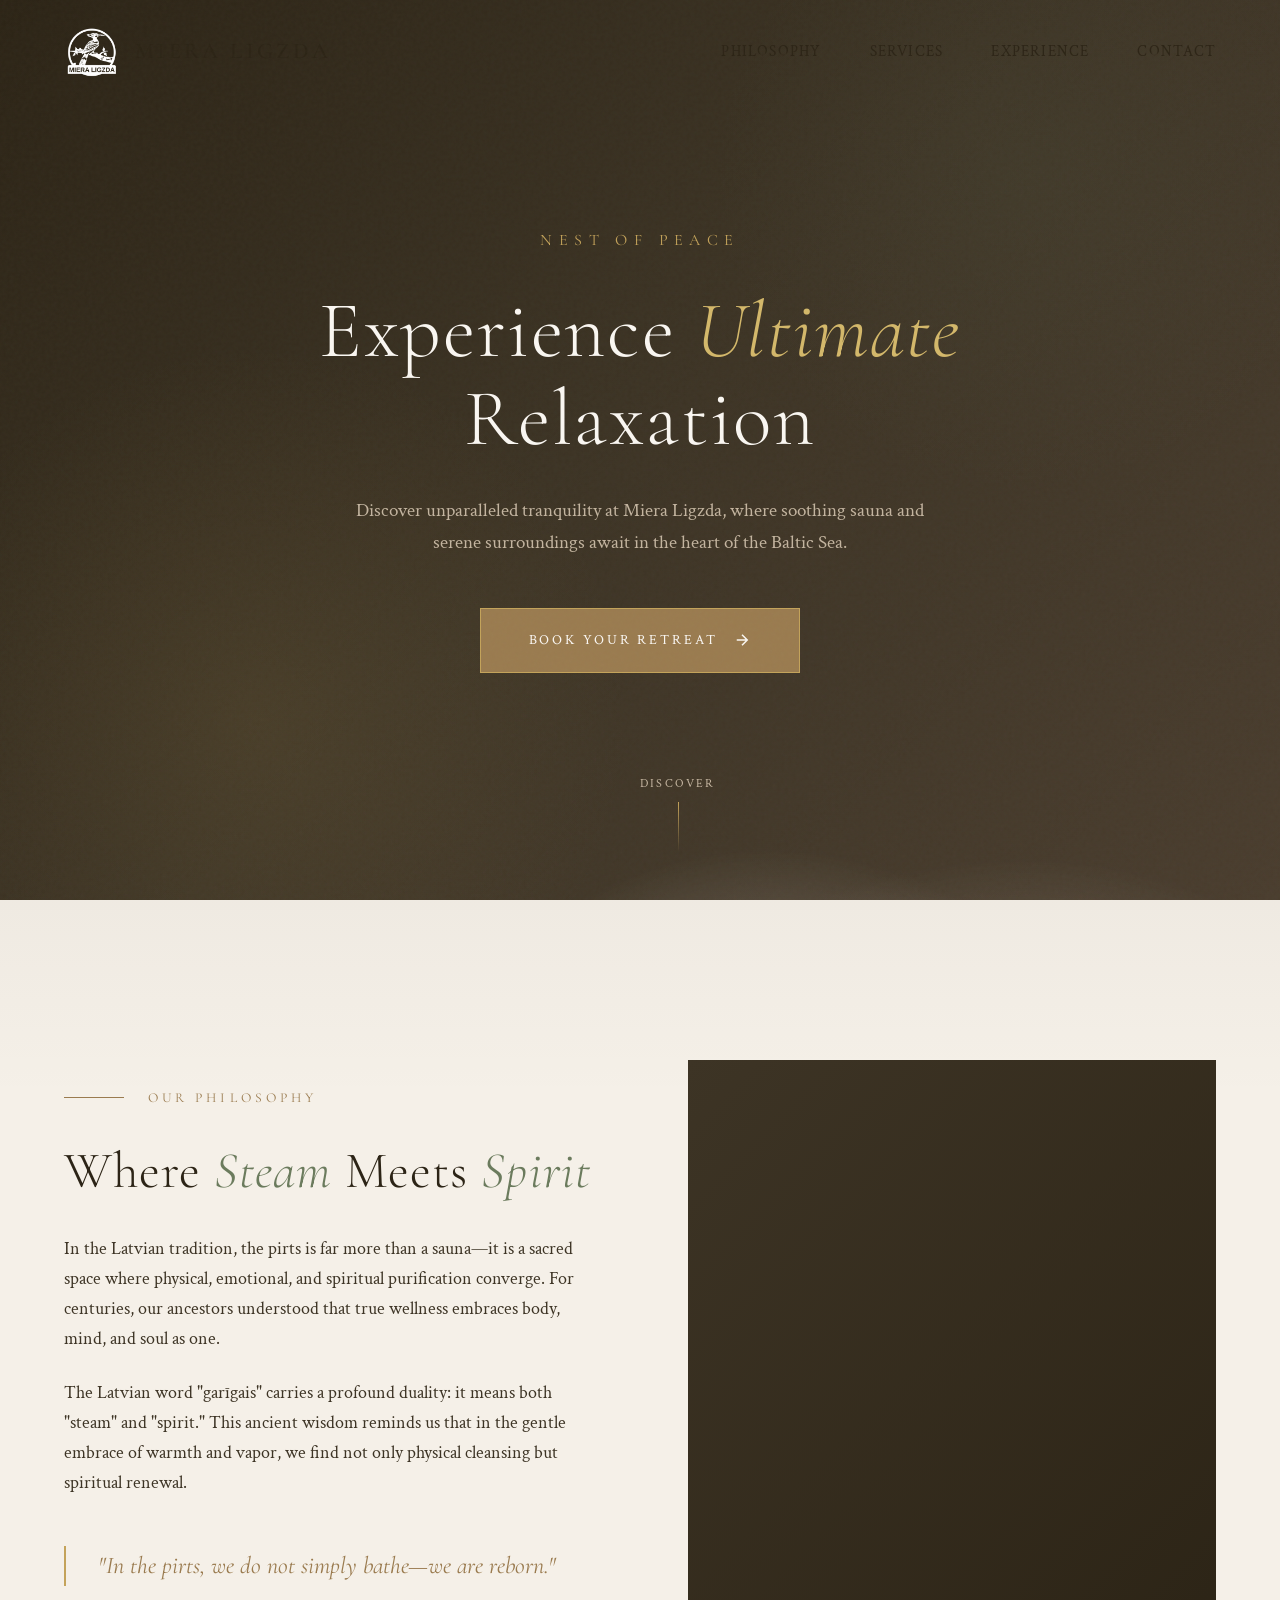
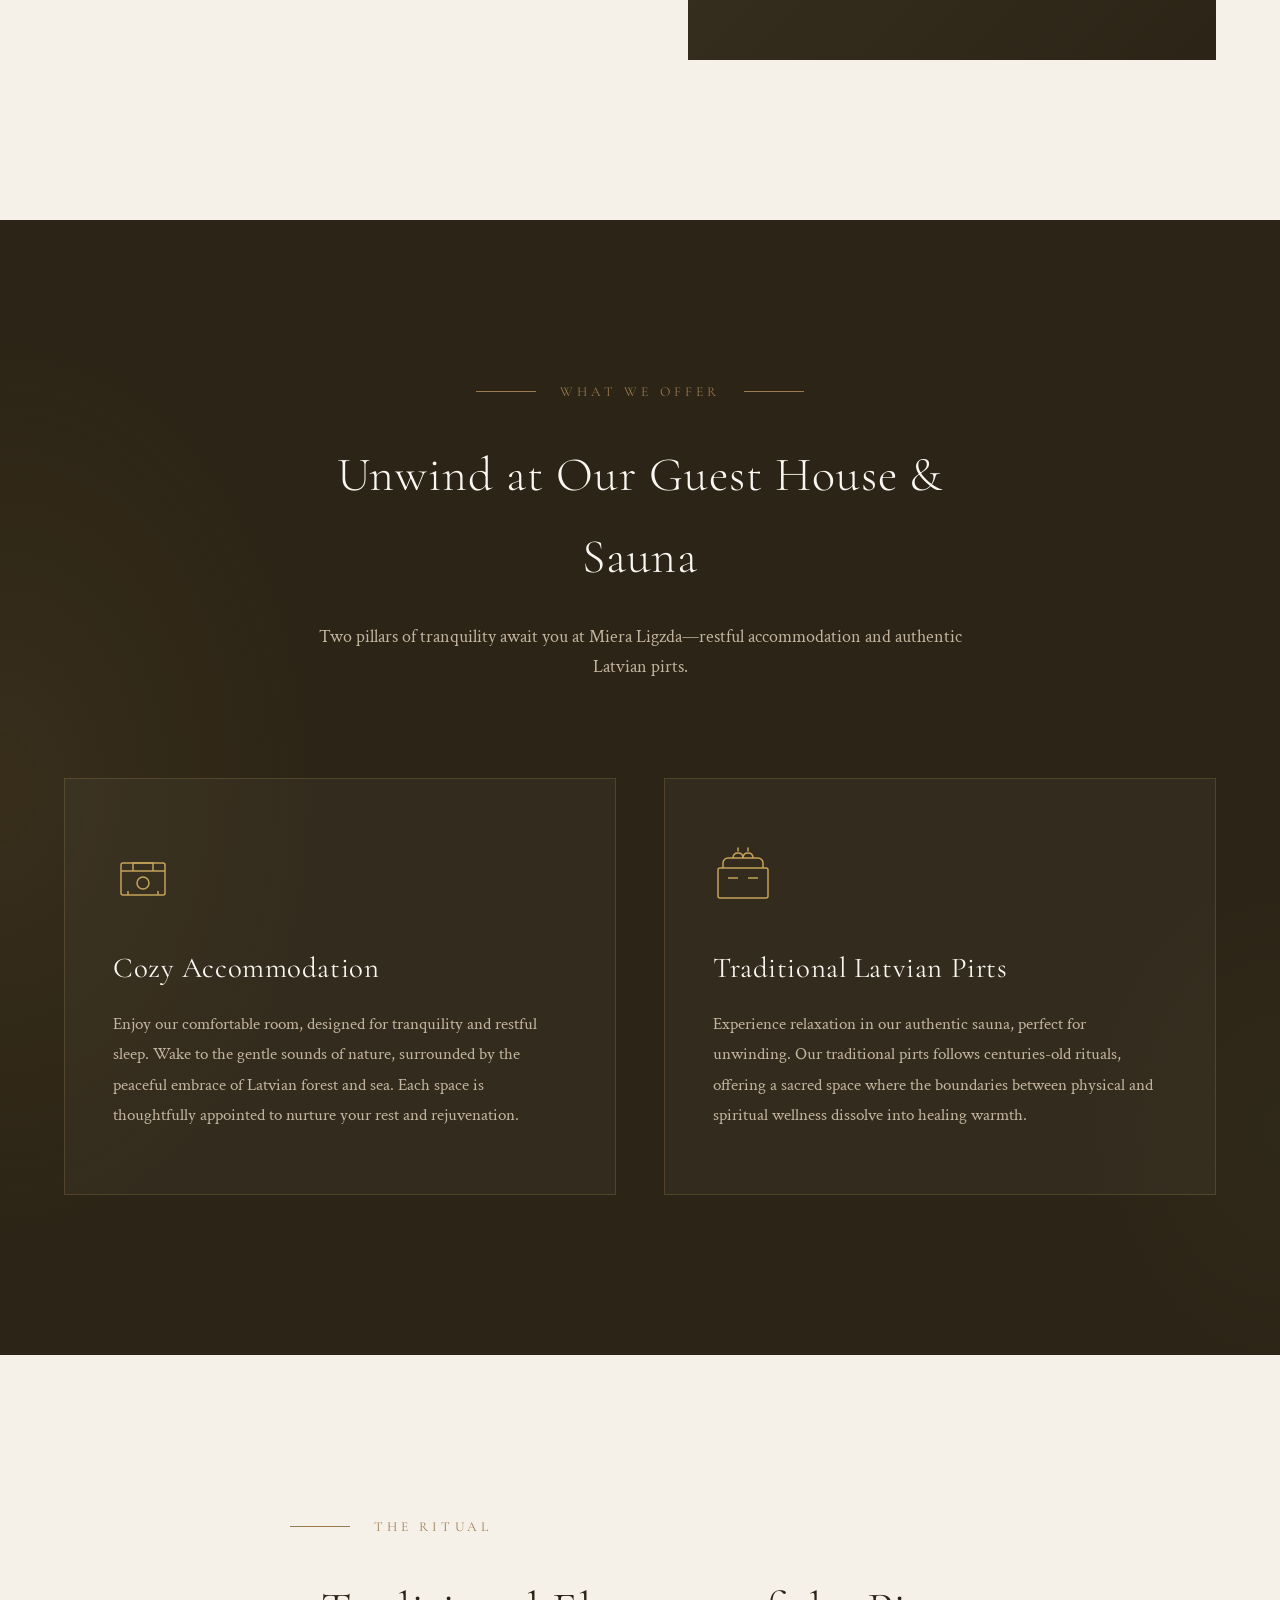
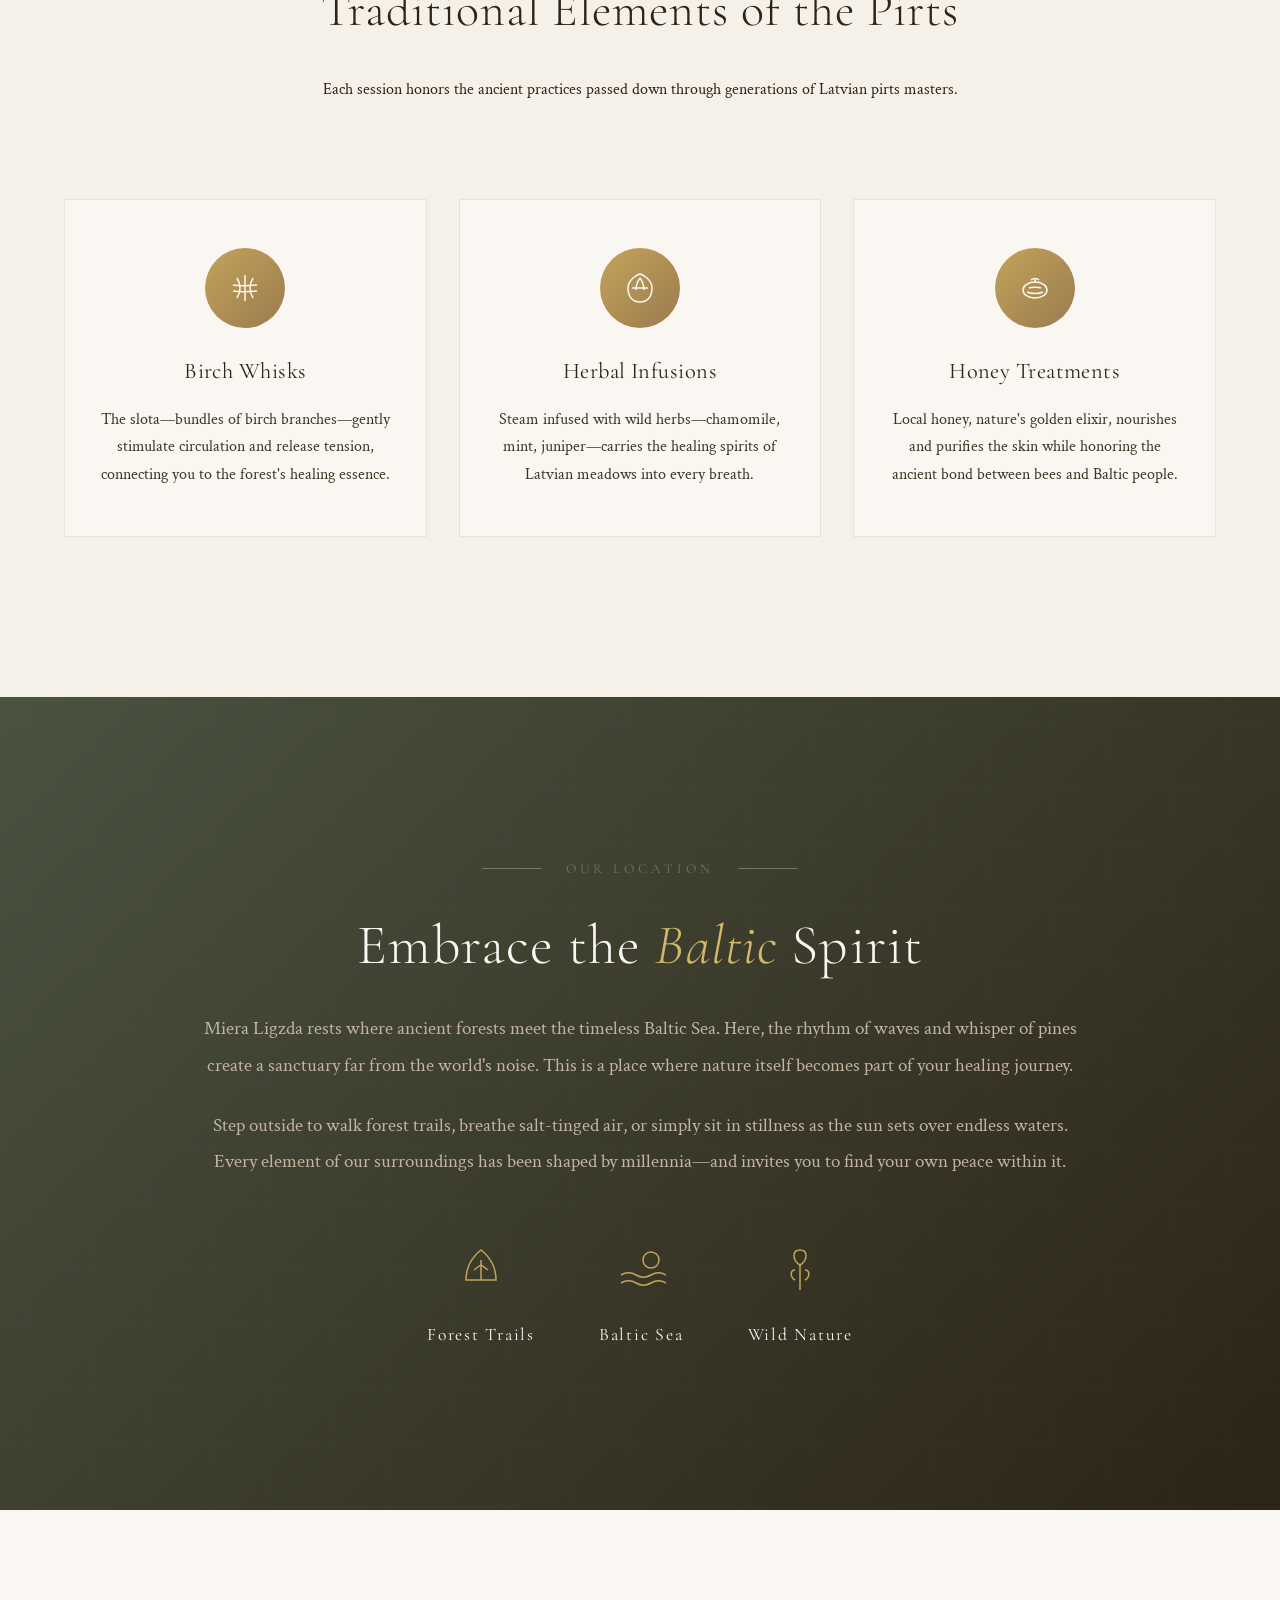
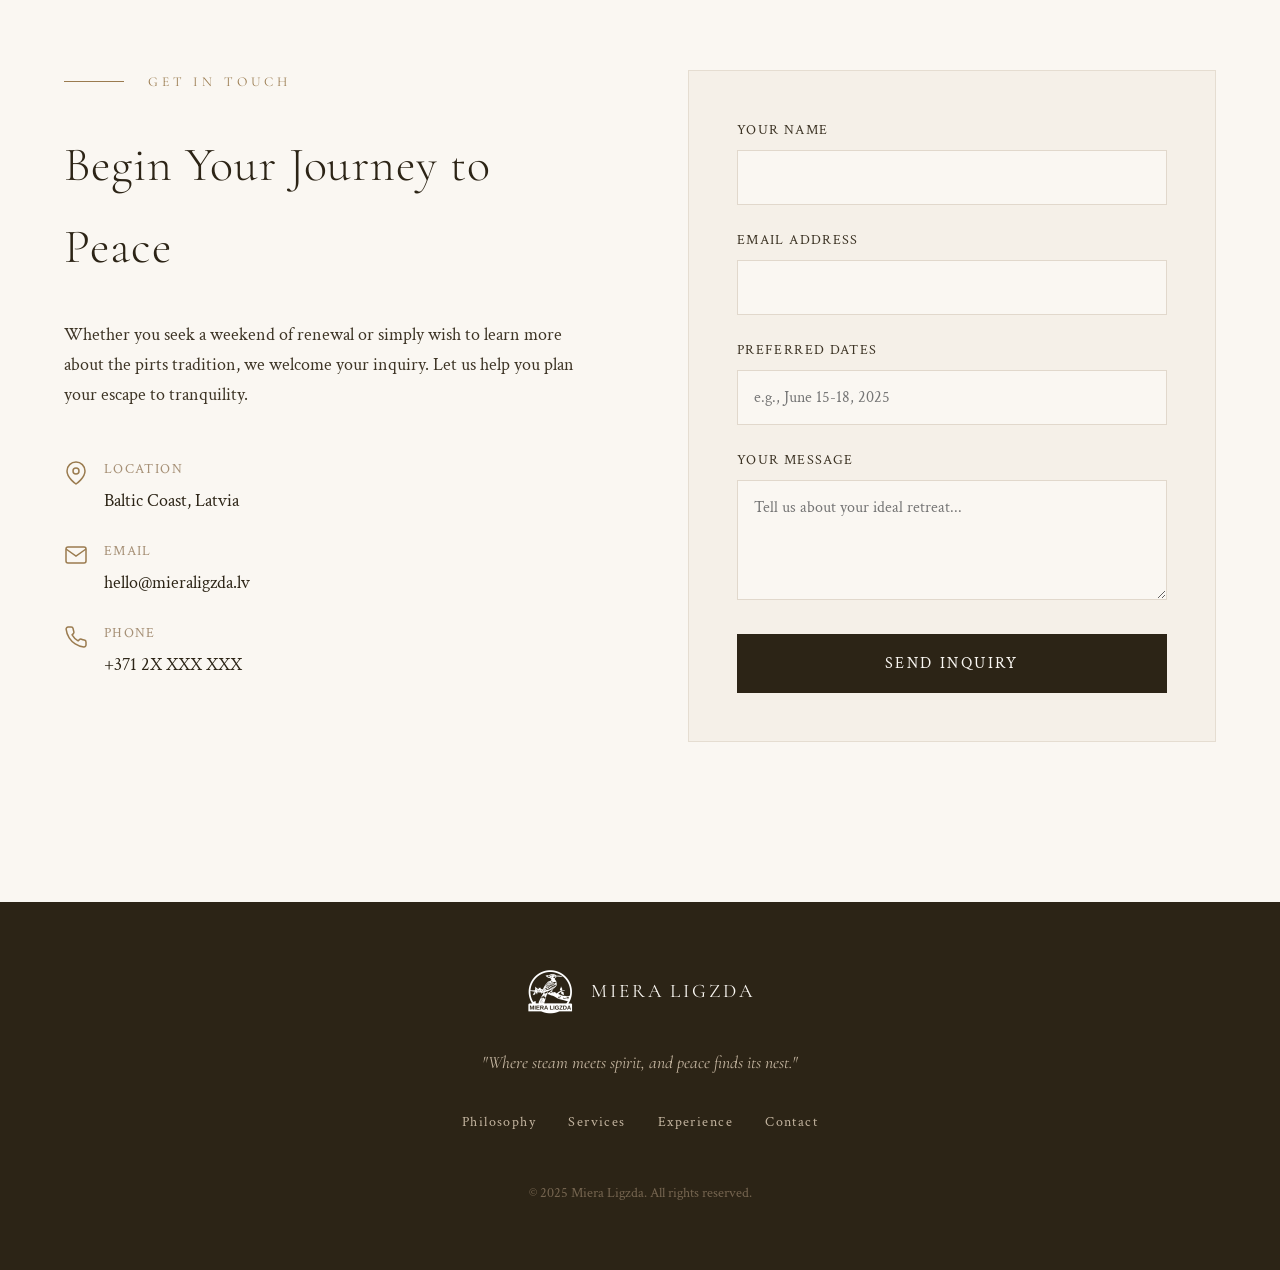
==== index.html @ a2b9511f "Add files via upload" ====
<!DOCTYPE html>
<html lang="en">
<head>
    <meta charset="UTF-8">
    <meta name="viewport" content="width=device-width, initial-scale=1.0">
    <title>Miera Ligzda | Nest of Peace - Latvian Sauna Retreat</title>
    <meta name="description" content="Experience ultimate relaxation at Miera Ligzda, where traditional Latvian pirts sauna and serene surroundings await near the Baltic Sea.">

    <!-- Fonts -->
    <link rel="preconnect" href="https://fonts.googleapis.com">
    <link rel="preconnect" href="https://fonts.gstatic.com" crossorigin>
    <link href="https://fonts.googleapis.com/css2?family=Cormorant+Garamond:ital,wght@0,300;0,400;0,500;0,600;1,300;1,400&family=Crimson+Text:ital,wght@0,400;0,600;1,400&display=swap" rel="stylesheet">

    <style>
        :root {
            --amber-deep: #9A7B4F;
            --amber-warm: #C4A35A;
            --amber-glow: #D4B86A;
            --stone-warm: #A69076;
            --stone-light: #C4B5A0;
            --forest-sage: #6B7B5D;
            --forest-deep: #4A5240;
            --cream-warm: #F5F0E8;
            --cream-light: #FAF7F2;
            --charcoal: #2C2416;
            --charcoal-soft: #3D3425;
            --steam-white: rgba(255, 252, 245, 0.6);
        }

        * {
            margin: 0;
            padding: 0;
            box-sizing: border-box;
        }

        html {
            scroll-behavior: smooth;
        }

        body {
            font-family: 'Crimson Text', Georgia, serif;
            background-color: var(--cream-warm);
            color: var(--charcoal);
            line-height: 1.7;
            overflow-x: hidden;
        }

        /* Grain overlay for texture */
        body::before {
            content: '';
            position: fixed;
            top: 0;
            left: 0;
            width: 100%;
            height: 100%;
            pointer-events: none;
            opacity: 0.03;
            z-index: 9999;
            background-image: url("data:image/svg+xml,%3Csvg viewBox='0 0 256 256' xmlns='http://www.w3.org/2000/svg'%3E%3Cfilter id='noise'%3E%3CfeTurbulence type='fractalNoise' baseFrequency='0.9' numOctaves='4' stitchTiles='stitch'/%3E%3C/filter%3E%3Crect width='100%25' height='100%25' filter='url(%23noise)'/%3E%3C/svg%3E");
        }

        /* Typography */
        h1, h2, h3, h4 {
            font-family: 'Cormorant Garamond', Georgia, serif;
            font-weight: 400;
            letter-spacing: 0.02em;
        }

        /* Navigation */
        .nav {
            position: fixed;
            top: 0;
            left: 0;
            right: 0;
            z-index: 1000;
            padding: 1.5rem 4rem;
            display: flex;
            justify-content: space-between;
            align-items: center;
            transition: all 0.5s cubic-bezier(0.4, 0, 0.2, 1);
        }

        .nav.scrolled {
            background: rgba(245, 240, 232, 0.95);
            backdrop-filter: blur(10px);
            padding: 1rem 4rem;
            box-shadow: 0 2px 30px rgba(44, 36, 22, 0.08);
        }

        .logo {
            display: flex;
            align-items: center;
            gap: 1rem;
            text-decoration: none;
            color: var(--charcoal);
        }

        .logo-icon {
            width: 55px;
            height: 55px;
            transition: all 0.3s ease;
            object-fit: contain;
        }

        /* On dark hero - invert to white */
        .nav:not(.scrolled) .logo-icon {
            filter: invert(1);
        }

        /* On scrolled light background - keep black */
        .nav.scrolled .logo-icon {
            filter: none;
        }

        .logo:hover .logo-icon {
            transform: scale(1.05);
        }

        .logo-text {
            font-family: 'Cormorant Garamond', serif;
            font-size: 1.4rem;
            font-weight: 500;
            letter-spacing: 0.15em;
            text-transform: uppercase;
        }

        .nav-links {
            display: flex;
            gap: 3rem;
            list-style: none;
        }

        .nav-links a {
            text-decoration: none;
            color: var(--charcoal);
            font-size: 0.95rem;
            letter-spacing: 0.08em;
            text-transform: uppercase;
            position: relative;
            padding: 0.5rem 0;
        }

        .nav-links a::after {
            content: '';
            position: absolute;
            bottom: 0;
            left: 0;
            width: 0;
            height: 1px;
            background: var(--amber-deep);
            transition: width 0.3s ease;
        }

        .nav-links a:hover::after {
            width: 100%;
        }

        /* Hero Section */
        .hero {
            min-height: 100vh;
            display: flex;
            align-items: center;
            justify-content: center;
            position: relative;
            background: linear-gradient(
                135deg,
                var(--charcoal) 0%,
                var(--charcoal-soft) 50%,
                #4A3D2E 100%
            );
            overflow: hidden;
        }

        /* Steam animation */
        .steam-container {
            position: absolute;
            inset: 0;
            overflow: hidden;
            opacity: 0.4;
        }

        .steam {
            position: absolute;
            bottom: -50%;
            width: 100%;
            height: 200%;
            background:
                radial-gradient(ellipse 80% 50% at 20% 100%, var(--steam-white) 0%, transparent 50%),
                radial-gradient(ellipse 60% 40% at 60% 90%, var(--steam-white) 0%, transparent 45%),
                radial-gradient(ellipse 70% 45% at 80% 95%, var(--steam-white) 0%, transparent 50%);
            animation: steamRise 12s ease-in-out infinite;
        }

        .steam:nth-child(2) {
            animation-delay: -4s;
            opacity: 0.6;
        }

        .steam:nth-child(3) {
            animation-delay: -8s;
            opacity: 0.3;
        }

        @keyframes steamRise {
            0%, 100% {
                transform: translateY(10%) scale(1);
                opacity: 0.4;
            }
            50% {
                transform: translateY(-5%) scale(1.1);
                opacity: 0.6;
            }
        }

        /* Decorative elements */
        .hero-pattern {
            position: absolute;
            inset: 0;
            background-image:
                radial-gradient(circle at 20% 80%, rgba(196, 163, 90, 0.1) 0%, transparent 30%),
                radial-gradient(circle at 80% 20%, rgba(107, 123, 93, 0.08) 0%, transparent 25%);
        }

        .hero-content {
            position: relative;
            z-index: 2;
            text-align: center;
            padding: 2rem;
            max-width: 900px;
        }

        .hero-subtitle {
            font-family: 'Cormorant Garamond', serif;
            font-size: 1rem;
            letter-spacing: 0.4em;
            text-transform: uppercase;
            color: var(--amber-warm);
            margin-bottom: 2rem;
            opacity: 0;
            animation: fadeUp 1s ease forwards 0.3s;
        }

        .hero-title {
            font-size: clamp(2.5rem, 7vw, 5rem);
            font-weight: 300;
            color: var(--cream-light);
            line-height: 1.1;
            margin-bottom: 2rem;
            opacity: 0;
            animation: fadeUp 1s ease forwards 0.5s;
        }

        .hero-title em {
            font-style: italic;
            color: var(--amber-glow);
        }

        .hero-description {
            font-size: 1.2rem;
            color: var(--stone-light);
            max-width: 600px;
            margin: 0 auto 3rem;
            opacity: 0;
            animation: fadeUp 1s ease forwards 0.7s;
        }

        .hero-cta {
            display: inline-flex;
            align-items: center;
            gap: 1rem;
            padding: 1.2rem 3rem;
            background: var(--amber-deep);
            color: var(--cream-light);
            text-decoration: none;
            font-size: 0.9rem;
            letter-spacing: 0.2em;
            text-transform: uppercase;
            border: 1px solid var(--amber-warm);
            transition: all 0.4s ease;
            opacity: 0;
            animation: fadeUp 1s ease forwards 0.9s;
        }

        .hero-cta:hover {
            background: transparent;
            color: var(--amber-warm);
            transform: translateY(-2px);
        }

        .hero-cta svg {
            width: 18px;
            height: 18px;
            transition: transform 0.3s ease;
        }

        .hero-cta:hover svg {
            transform: translateX(5px);
        }

        @keyframes fadeUp {
            from {
                opacity: 0;
                transform: translateY(30px);
            }
            to {
                opacity: 1;
                transform: translateY(0);
            }
        }

        /* Scroll indicator */
        .scroll-indicator {
            position: absolute;
            bottom: 3rem;
            left: 50%;
            transform: translateX(-50%);
            display: flex;
            flex-direction: column;
            align-items: center;
            gap: 0.5rem;
            color: var(--stone-light);
            font-size: 0.75rem;
            letter-spacing: 0.2em;
            text-transform: uppercase;
            opacity: 0;
            animation: fadeUp 1s ease forwards 1.2s;
        }

        .scroll-line {
            width: 1px;
            height: 50px;
            background: linear-gradient(to bottom, var(--amber-warm), transparent);
            animation: scrollPulse 2s ease-in-out infinite;
        }

        @keyframes scrollPulse {
            0%, 100% { opacity: 0.3; height: 50px; }
            50% { opacity: 1; height: 70px; }
        }

        /* Philosophy Section */
        .philosophy {
            padding: 10rem 4rem;
            background: var(--cream-warm);
            position: relative;
        }

        .philosophy::before {
            content: '';
            position: absolute;
            top: 0;
            left: 0;
            right: 0;
            height: 200px;
            background: linear-gradient(to bottom, var(--charcoal), transparent);
            opacity: 0.03;
        }

        .section-label {
            font-family: 'Cormorant Garamond', serif;
            font-size: 0.85rem;
            letter-spacing: 0.3em;
            text-transform: uppercase;
            color: var(--amber-deep);
            margin-bottom: 2rem;
            display: flex;
            align-items: center;
            gap: 1.5rem;
        }

        .section-label::before {
            content: '';
            width: 60px;
            height: 1px;
            background: var(--amber-deep);
        }

        .philosophy-grid {
            display: grid;
            grid-template-columns: 1fr 1fr;
            gap: 6rem;
            max-width: 1400px;
            margin: 0 auto;
            align-items: center;
        }

        .philosophy-content h2 {
            font-size: clamp(2rem, 4vw, 3.5rem);
            font-weight: 300;
            line-height: 1.2;
            margin-bottom: 2rem;
            color: var(--charcoal);
        }

        .philosophy-content h2 em {
            font-style: italic;
            color: var(--forest-sage);
        }

        .philosophy-text {
            font-size: 1.1rem;
            color: var(--charcoal-soft);
            margin-bottom: 1.5rem;
        }

        .philosophy-quote {
            font-family: 'Cormorant Garamond', serif;
            font-size: 1.5rem;
            font-style: italic;
            color: var(--amber-deep);
            padding-left: 2rem;
            border-left: 2px solid var(--amber-warm);
            margin: 3rem 0;
        }

        .philosophy-visual {
            position: relative;
            height: 600px;
        }

        .philosophy-image {
            position: absolute;
            background: var(--stone-warm);
            overflow: hidden;
        }

        .philosophy-image.main {
            width: 80%;
            height: 70%;
            right: 0;
            top: 10%;
            background: linear-gradient(135deg, var(--charcoal-soft) 0%, var(--charcoal) 100%);
            display: flex;
            align-items: center;
            justify-content: center;
        }

        .philosophy-image.main.video-only {
            width: 100%;
            height: 100%;
            top: 0;
            right: 0;
        }

        .philosophy-image.accent {
            width: 45%;
            height: 40%;
            left: 0;
            bottom: 0;
            background: linear-gradient(135deg, var(--amber-deep) 0%, var(--amber-warm) 100%);
            display: flex;
            align-items: center;
            justify-content: center;
            z-index: 2;
        }

        .image-placeholder {
            color: var(--cream-light);
            font-family: 'Cormorant Garamond', serif;
            font-size: 1rem;
            letter-spacing: 0.2em;
            text-transform: uppercase;
            opacity: 0.6;
        }

        .philosophy-video,
        .philosophy-img {
            width: 100%;
            height: 100%;
            object-fit: cover;
        }

        /* Services Section */
        .services {
            padding: 10rem 4rem;
            background: var(--charcoal);
            position: relative;
            overflow: hidden;
        }

        .services::before {
            content: '';
            position: absolute;
            inset: 0;
            background:
                radial-gradient(ellipse 50% 80% at 0% 50%, rgba(196, 163, 90, 0.08) 0%, transparent 50%),
                radial-gradient(ellipse 40% 60% at 100% 80%, rgba(107, 123, 93, 0.06) 0%, transparent 40%);
        }

        .services-header {
            text-align: center;
            max-width: 700px;
            margin: 0 auto 6rem;
            position: relative;
            z-index: 1;
        }

        .services-header .section-label {
            justify-content: center;
        }

        .services-header .section-label::after {
            content: '';
            width: 60px;
            height: 1px;
            background: var(--amber-deep);
        }

        .services-header h2 {
            font-size: clamp(2rem, 4vw, 3rem);
            font-weight: 300;
            color: var(--cream-light);
            margin-bottom: 1.5rem;
        }

        .services-header p {
            color: var(--stone-light);
            font-size: 1.1rem;
        }

        .services-grid {
            display: grid;
            grid-template-columns: repeat(2, 1fr);
            gap: 3rem;
            max-width: 1200px;
            margin: 0 auto;
            position: relative;
            z-index: 1;
        }

        .service-card {
            background: rgba(255, 252, 245, 0.03);
            border: 1px solid rgba(196, 163, 90, 0.2);
            padding: 4rem 3rem;
            transition: all 0.5s ease;
            position: relative;
            overflow: hidden;
        }

        .service-card::before {
            content: '';
            position: absolute;
            top: 0;
            left: 0;
            width: 100%;
            height: 3px;
            background: linear-gradient(90deg, var(--amber-deep), var(--forest-sage));
            transform: scaleX(0);
            transform-origin: left;
            transition: transform 0.5s ease;
        }

        .service-card:hover {
            background: rgba(255, 252, 245, 0.06);
            transform: translateY(-5px);
        }

        .service-card:hover::before {
            transform: scaleX(1);
        }

        .service-icon {
            width: 60px;
            height: 60px;
            margin-bottom: 2rem;
            color: var(--amber-warm);
        }

        .service-card h3 {
            font-size: 1.8rem;
            font-weight: 400;
            color: var(--cream-light);
            margin-bottom: 1rem;
        }

        .service-card p {
            color: var(--stone-light);
            font-size: 1.05rem;
            line-height: 1.8;
        }

        /* Experience Section */
        .experience {
            padding: 10rem 4rem;
            background: var(--cream-warm);
        }

        .experience-header {
            text-align: center;
            max-width: 700px;
            margin: 0 auto 6rem;
        }

        .experience-header h2 {
            font-size: clamp(2rem, 4vw, 3rem);
            font-weight: 300;
            color: var(--charcoal);
            margin-bottom: 1.5rem;
        }

        .experience-items {
            display: grid;
            grid-template-columns: repeat(3, 1fr);
            gap: 2rem;
            max-width: 1200px;
            margin: 0 auto;
        }

        .experience-item {
            text-align: center;
            padding: 3rem 2rem;
            background: var(--cream-light);
            border: 1px solid rgba(166, 144, 118, 0.2);
            transition: all 0.4s ease;
        }

        .experience-item:hover {
            transform: translateY(-8px);
            box-shadow: 0 20px 60px rgba(44, 36, 22, 0.1);
        }

        .experience-icon {
            width: 80px;
            height: 80px;
            margin: 0 auto 1.5rem;
            background: linear-gradient(135deg, var(--amber-warm), var(--amber-deep));
            border-radius: 50%;
            display: flex;
            align-items: center;
            justify-content: center;
        }

        .experience-icon svg {
            width: 36px;
            height: 36px;
            color: var(--cream-light);
        }

        .experience-item h3 {
            font-size: 1.4rem;
            color: var(--charcoal);
            margin-bottom: 1rem;
        }

        .experience-item p {
            color: var(--charcoal-soft);
            font-size: 1rem;
        }

        /* Nature Section */
        .nature {
            padding: 10rem 4rem;
            background: linear-gradient(135deg, var(--forest-deep) 0%, var(--charcoal) 100%);
            position: relative;
            overflow: hidden;
        }

        .nature::before {
            content: '';
            position: absolute;
            inset: 0;
            background: url("data:image/svg+xml,%3Csvg width='60' height='60' viewBox='0 0 60 60' xmlns='http://www.w3.org/2000/svg'%3E%3Cpath d='M30 0L30 60M0 30L60 30' stroke='%23ffffff' stroke-width='0.5' opacity='0.03'/%3E%3C/svg%3E");
        }

        .nature-content {
            max-width: 900px;
            margin: 0 auto;
            text-align: center;
            position: relative;
            z-index: 1;
        }

        .nature-content .section-label {
            justify-content: center;
            color: var(--forest-sage);
        }

        .nature-content .section-label::before,
        .nature-content .section-label::after {
            background: var(--forest-sage);
        }

        .nature-content .section-label::after {
            content: '';
            width: 60px;
            height: 1px;
        }

        .nature-content h2 {
            font-size: clamp(2rem, 5vw, 3.5rem);
            font-weight: 300;
            color: var(--cream-light);
            margin-bottom: 2rem;
            line-height: 1.2;
        }

        .nature-content h2 em {
            color: var(--amber-glow);
            font-style: italic;
        }

        .nature-content p {
            font-size: 1.2rem;
            color: var(--stone-light);
            line-height: 1.9;
            margin-bottom: 1.5rem;
        }

        .nature-features {
            display: flex;
            justify-content: center;
            gap: 4rem;
            margin-top: 4rem;
        }

        .nature-feature {
            text-align: center;
        }

        .nature-feature-icon {
            width: 50px;
            height: 50px;
            margin: 0 auto 1rem;
            color: var(--amber-warm);
        }

        .nature-feature span {
            display: block;
            color: var(--cream-light);
            font-family: 'Cormorant Garamond', serif;
            font-size: 1.1rem;
            letter-spacing: 0.1em;
        }

        /* Contact Section */
        .contact {
            padding: 10rem 4rem;
            background: var(--cream-light);
        }

        .contact-grid {
            display: grid;
            grid-template-columns: 1fr 1fr;
            gap: 6rem;
            max-width: 1200px;
            margin: 0 auto;
        }

        .contact-info h2 {
            font-size: clamp(2rem, 4vw, 3rem);
            font-weight: 300;
            color: var(--charcoal);
            margin-bottom: 2rem;
        }

        .contact-info p {
            font-size: 1.1rem;
            color: var(--charcoal-soft);
            margin-bottom: 3rem;
        }

        .contact-details {
            display: flex;
            flex-direction: column;
            gap: 1.5rem;
        }

        .contact-item {
            display: flex;
            align-items: flex-start;
            gap: 1rem;
        }

        .contact-item svg {
            width: 24px;
            height: 24px;
            color: var(--amber-deep);
            flex-shrink: 0;
            margin-top: 0.2rem;
        }

        .contact-item-content span {
            display: block;
            font-size: 0.85rem;
            letter-spacing: 0.1em;
            text-transform: uppercase;
            color: var(--stone-warm);
            margin-bottom: 0.3rem;
        }

        .contact-item-content p {
            font-size: 1.1rem;
            color: var(--charcoal);
            margin: 0;
        }

        .contact-form {
            background: var(--cream-warm);
            padding: 3rem;
            border: 1px solid rgba(166, 144, 118, 0.2);
        }

        .form-group {
            margin-bottom: 1.5rem;
        }

        .form-group label {
            display: block;
            font-size: 0.85rem;
            letter-spacing: 0.1em;
            text-transform: uppercase;
            color: var(--charcoal-soft);
            margin-bottom: 0.5rem;
        }

        .form-group input,
        .form-group textarea {
            width: 100%;
            padding: 1rem;
            border: 1px solid rgba(166, 144, 118, 0.3);
            background: var(--cream-light);
            font-family: 'Crimson Text', serif;
            font-size: 1rem;
            color: var(--charcoal);
            transition: border-color 0.3s ease;
        }

        .form-group input:focus,
        .form-group textarea:focus {
            outline: none;
            border-color: var(--amber-deep);
        }

        .form-group textarea {
            min-height: 120px;
            resize: vertical;
        }

        .form-submit {
            width: 100%;
            padding: 1.2rem 2rem;
            background: var(--charcoal);
            color: var(--cream-light);
            border: none;
            font-family: 'Crimson Text', serif;
            font-size: 1rem;
            letter-spacing: 0.15em;
            text-transform: uppercase;
            cursor: pointer;
            transition: all 0.4s ease;
        }

        .form-submit:hover {
            background: var(--amber-deep);
        }

        /* Footer */
        .footer {
            padding: 4rem;
            background: var(--charcoal);
            text-align: center;
        }

        .footer-logo {
            display: flex;
            justify-content: center;
            align-items: center;
            gap: 1rem;
            margin-bottom: 2rem;
        }

        .footer-logo-img {
            width: 50px;
            height: 50px;
            object-fit: contain;
            filter: invert(1);
        }

        .footer-logo span {
            font-family: 'Cormorant Garamond', serif;
            font-size: 1.2rem;
            letter-spacing: 0.15em;
            text-transform: uppercase;
            color: var(--cream-light);
        }

        .footer-tagline {
            font-family: 'Cormorant Garamond', serif;
            font-style: italic;
            font-size: 1.1rem;
            color: var(--stone-light);
            margin-bottom: 2rem;
        }

        .footer-links {
            display: flex;
            justify-content: center;
            gap: 2rem;
            margin-bottom: 3rem;
        }

        .footer-links a {
            color: var(--stone-light);
            text-decoration: none;
            font-size: 0.9rem;
            letter-spacing: 0.1em;
            transition: color 0.3s ease;
        }

        .footer-links a:hover {
            color: var(--amber-warm);
        }

        .footer-copyright {
            font-size: 0.85rem;
            color: var(--stone-warm);
            opacity: 0.6;
        }

        /* Scroll Animations */
        .reveal {
            opacity: 0;
            transform: translateY(40px);
            transition: all 0.8s cubic-bezier(0.4, 0, 0.2, 1);
        }

        .reveal.active {
            opacity: 1;
            transform: translateY(0);
        }

        /* Mobile Menu */
        .mobile-menu-btn {
            display: none;
            flex-direction: column;
            gap: 5px;
            background: none;
            border: none;
            cursor: pointer;
            padding: 5px;
        }

        .mobile-menu-btn span {
            width: 25px;
            height: 2px;
            background: var(--charcoal);
            transition: all 0.3s ease;
        }

        /* Responsive */
        @media (max-width: 1024px) {
            .philosophy-grid {
                grid-template-columns: 1fr;
                gap: 4rem;
            }

            .philosophy-visual {
                height: 400px;
                order: -1;
            }

            .services-grid {
                grid-template-columns: 1fr;
            }

            .experience-items {
                grid-template-columns: repeat(2, 1fr);
            }

            .contact-grid {
                grid-template-columns: 1fr;
                gap: 4rem;
            }
        }

        @media (max-width: 768px) {
            .nav {
                padding: 1rem 2rem;
            }

            .nav-links {
                display: none;
                position: absolute;
                top: 100%;
                left: 0;
                right: 0;
                background: var(--cream-warm);
                flex-direction: column;
                padding: 2rem;
                gap: 1.5rem;
                box-shadow: 0 10px 30px rgba(0,0,0,0.1);
            }

            .nav-links.active {
                display: flex;
            }

            .mobile-menu-btn {
                display: flex;
            }

            .philosophy,
            .services,
            .experience,
            .nature,
            .contact {
                padding: 6rem 2rem;
            }

            .experience-items {
                grid-template-columns: 1fr;
            }

            .nature-features {
                flex-direction: column;
                gap: 2rem;
            }

            .hero-title {
                font-size: 2.5rem;
            }

            .contact-form {
                padding: 2rem;
            }
        }
    </style>
</head>
<body>
    <!-- Navigation -->
    <nav class="nav" id="nav">
        <a href="#" class="logo">
            <img src="logo-transparent.png" alt="Miera Ligzda Logo" class="logo-icon">
            <span class="logo-text">Miera Ligzda</span>
        </a>
        <ul class="nav-links" id="navLinks">
            <li><a href="#philosophy">Philosophy</a></li>
            <li><a href="#services">Services</a></li>
            <li><a href="#experience">Experience</a></li>
            <li><a href="#contact">Contact</a></li>
        </ul>
        <button class="mobile-menu-btn" id="mobileMenuBtn" aria-label="Toggle menu">
            <span></span>
            <span></span>
            <span></span>
        </button>
    </nav>

    <!-- Hero Section -->
    <section class="hero">
        <div class="steam-container">
            <div class="steam"></div>
            <div class="steam"></div>
            <div class="steam"></div>
        </div>
        <div class="hero-pattern"></div>
        <div class="hero-content">
            <p class="hero-subtitle">Nest of Peace</p>
            <h1 class="hero-title">Experience <em>Ultimate</em> Relaxation</h1>
            <p class="hero-description">Discover unparalleled tranquility at Miera Ligzda, where soothing sauna and serene surroundings await in the heart of the Baltic Sea.</p>
            <a href="#contact" class="hero-cta">
                Book Your Retreat
                <svg viewBox="0 0 24 24" fill="none" stroke="currentColor" stroke-width="2">
                    <path d="M5 12h14M12 5l7 7-7 7"/>
                </svg>
            </a>
        </div>
        <div class="scroll-indicator">
            <span>Discover</span>
            <div class="scroll-line"></div>
        </div>
    </section>

    <!-- Philosophy Section -->
    <section class="philosophy" id="philosophy">
        <div class="philosophy-grid">
            <div class="philosophy-content reveal">
                <div class="section-label">Our Philosophy</div>
                <h2>Where <em>Steam</em> Meets <em>Spirit</em></h2>
                <p class="philosophy-text">In the Latvian tradition, the pirts is far more than a sauna—it is a sacred space where physical, emotional, and spiritual purification converge. For centuries, our ancestors understood that true wellness embraces body, mind, and soul as one.</p>
                <p class="philosophy-text">The Latvian word "garīgais" carries a profound duality: it means both "steam" and "spirit." This ancient wisdom reminds us that in the gentle embrace of warmth and vapor, we find not only physical cleansing but spiritual renewal.</p>
                <blockquote class="philosophy-quote">
                    "In the pirts, we do not simply bathe—we are reborn."
                </blockquote>
            </div>
            <div class="philosophy-visual reveal">
                <div class="philosophy-image main video-only">
                    <video autoplay muted loop playsinline class="philosophy-video">
                        <source src="video-compressed.mp4" type="video/mp4">
                    </video>
                </div>
            </div>
        </div>
    </section>

    <!-- Services Section -->
    <section class="services" id="services">
        <div class="services-header reveal">
            <div class="section-label">What We Offer</div>
            <h2>Unwind at Our Guest House & Sauna</h2>
            <p>Two pillars of tranquility await you at Miera Ligzda—restful accommodation and authentic Latvian pirts.</p>
        </div>
        <div class="services-grid">
            <div class="service-card reveal">
                <svg class="service-icon" viewBox="0 0 60 60" fill="none" stroke="currentColor" stroke-width="1.5">
                    <rect x="8" y="20" width="44" height="32" rx="2"/>
                    <path d="M8 28h44"/>
                    <path d="M20 28v-8h20v8"/>
                    <circle cx="30" cy="40" r="6"/>
                    <path d="M15 52v-4M45 52v-4"/>
                </svg>
                <h3>Cozy Accommodation</h3>
                <p>Enjoy our comfortable room, designed for tranquility and restful sleep. Wake to the gentle sounds of nature, surrounded by the peaceful embrace of Latvian forest and sea. Each space is thoughtfully appointed to nurture your rest and rejuvenation.</p>
            </div>
            <div class="service-card reveal">
                <svg class="service-icon" viewBox="0 0 60 60" fill="none" stroke="currentColor" stroke-width="1.5">
                    <rect x="5" y="25" width="50" height="30" rx="2"/>
                    <path d="M10 25v-5a5 5 0 015-5h30a5 5 0 015 5v5"/>
                    <path d="M15 35h10M35 35h10"/>
                    <path d="M20 15c0-3 2-5 5-5s5 2 5 5"/>
                    <path d="M30 15c0-3 2-5 5-5s5 2 5 5"/>
                    <path d="M25 8v-3M35 8v-3" stroke-linecap="round"/>
                </svg>
                <h3>Traditional Latvian Pirts</h3>
                <p>Experience relaxation in our authentic sauna, perfect for unwinding. Our traditional pirts follows centuries-old rituals, offering a sacred space where the boundaries between physical and spiritual wellness dissolve into healing warmth.</p>
            </div>
        </div>
    </section>

    <!-- Experience Section -->
    <section class="experience" id="experience">
        <div class="experience-header reveal">
            <div class="section-label">The Ritual</div>
            <h2>Traditional Elements of the Pirts</h2>
            <p>Each session honors the ancient practices passed down through generations of Latvian pirts masters.</p>
        </div>
        <div class="experience-items">
            <div class="experience-item reveal">
                <div class="experience-icon">
                    <svg viewBox="0 0 36 36" fill="none" stroke="currentColor" stroke-width="1.5">
                        <path d="M18 5v26M10 8c4 6 4 14 0 20M26 8c-4 6-4 14 0 20"/>
                        <path d="M6 15c6 1 12 1 24 0M6 21c6 1 12 1 24 0"/>
                    </svg>
                </div>
                <h3>Birch Whisks</h3>
                <p>The slota—bundles of birch branches—gently stimulate circulation and release tension, connecting you to the forest's healing essence.</p>
            </div>
            <div class="experience-item reveal">
                <div class="experience-icon">
                    <svg viewBox="0 0 36 36" fill="none" stroke="currentColor" stroke-width="1.5">
                        <path d="M18 32c-8 0-12-6-12-14 0-10 12-14 12-14s12 4 12 14c0 8-4 14-12 14z"/>
                        <path d="M18 8c-3 4-4 8-4 12M18 8c3 4 4 8 4 12"/>
                        <path d="M10 18h16"/>
                    </svg>
                </div>
                <h3>Herbal Infusions</h3>
                <p>Steam infused with wild herbs—chamomile, mint, juniper—carries the healing spirits of Latvian meadows into every breath.</p>
            </div>
            <div class="experience-item reveal">
                <div class="experience-icon">
                    <svg viewBox="0 0 36 36" fill="none" stroke="currentColor" stroke-width="1.5">
                        <ellipse cx="18" cy="20" rx="12" ry="8"/>
                        <path d="M18 12v-4"/>
                        <path d="M14 10c2-2 6-2 8 0"/>
                        <path d="M12 18c2-1 10-1 12 0"/>
                        <path d="M10 22c4 2 12 2 16 0"/>
                    </svg>
                </div>
                <h3>Honey Treatments</h3>
                <p>Local honey, nature's golden elixir, nourishes and purifies the skin while honoring the ancient bond between bees and Baltic people.</p>
            </div>
        </div>
    </section>

    <!-- Nature Section -->
    <section class="nature">
        <div class="nature-content reveal">
            <div class="section-label">Our Location</div>
            <h2>Embrace the <em>Baltic</em> Spirit</h2>
            <p>Miera Ligzda rests where ancient forests meet the timeless Baltic Sea. Here, the rhythm of waves and whisper of pines create a sanctuary far from the world's noise. This is a place where nature itself becomes part of your healing journey.</p>
            <p>Step outside to walk forest trails, breathe salt-tinged air, or simply sit in stillness as the sun sets over endless waters. Every element of our surroundings has been shaped by millennia—and invites you to find your own peace within it.</p>
            <div class="nature-features">
                <div class="nature-feature">
                    <svg class="nature-feature-icon" viewBox="0 0 50 50" fill="none" stroke="currentColor" stroke-width="1.5">
                        <path d="M25 5c-10 8-15 18-15 30h30c0-12-5-22-15-30z"/>
                        <path d="M25 15v20"/>
                        <path d="M18 25l7-5 7 5"/>
                    </svg>
                    <span>Forest Trails</span>
                </div>
                <div class="nature-feature">
                    <svg class="nature-feature-icon" viewBox="0 0 50 50" fill="none" stroke="currentColor" stroke-width="1.5">
                        <path d="M5 30c5-3 10-3 15 0s10 3 15 0 10-3 15 0"/>
                        <path d="M5 38c5-3 10-3 15 0s10 3 15 0 10-3 15 0"/>
                        <circle cx="35" cy="15" r="8"/>
                    </svg>
                    <span>Baltic Sea</span>
                </div>
                <div class="nature-feature">
                    <svg class="nature-feature-icon" viewBox="0 0 50 50" fill="none" stroke="currentColor" stroke-width="1.5">
                        <path d="M25 45V20"/>
                        <path d="M25 20c-8-5-8-15 0-15s8 10 0 15z"/>
                        <path d="M20 35c-5-3-5-10 0-10"/>
                        <path d="M30 35c5-3 5-10 0-10"/>
                    </svg>
                    <span>Wild Nature</span>
                </div>
            </div>
        </div>
    </section>

    <!-- Contact Section -->
    <section class="contact" id="contact">
        <div class="contact-grid">
            <div class="contact-info reveal">
                <div class="section-label">Get in Touch</div>
                <h2>Begin Your Journey to Peace</h2>
                <p>Whether you seek a weekend of renewal or simply wish to learn more about the pirts tradition, we welcome your inquiry. Let us help you plan your escape to tranquility.</p>
                <div class="contact-details">
                    <div class="contact-item">
                        <svg viewBox="0 0 24 24" fill="none" stroke="currentColor" stroke-width="1.5">
                            <path d="M21 10c0 7-9 13-9 13s-9-6-9-13a9 9 0 0118 0z"/>
                            <circle cx="12" cy="10" r="3"/>
                        </svg>
                        <div class="contact-item-content">
                            <span>Location</span>
                            <p>Baltic Coast, Latvia</p>
                        </div>
                    </div>
                    <div class="contact-item">
                        <svg viewBox="0 0 24 24" fill="none" stroke="currentColor" stroke-width="1.5">
                            <path d="M4 4h16c1.1 0 2 .9 2 2v12c0 1.1-.9 2-2 2H4c-1.1 0-2-.9-2-2V6c0-1.1.9-2 2-2z"/>
                            <path d="M22 6l-10 7L2 6"/>
                        </svg>
                        <div class="contact-item-content">
                            <span>Email</span>
                            <p>hello@mieraligzda.lv</p>
                        </div>
                    </div>
                    <div class="contact-item">
                        <svg viewBox="0 0 24 24" fill="none" stroke="currentColor" stroke-width="1.5">
                            <path d="M22 16.92v3a2 2 0 01-2.18 2 19.79 19.79 0 01-8.63-3.07 19.5 19.5 0 01-6-6 19.79 19.79 0 01-3.07-8.67A2 2 0 014.11 2h3a2 2 0 012 1.72 12.84 12.84 0 00.7 2.81 2 2 0 01-.45 2.11L8.09 9.91a16 16 0 006 6l1.27-1.27a2 2 0 012.11-.45 12.84 12.84 0 002.81.7A2 2 0 0122 16.92z"/>
                        </svg>
                        <div class="contact-item-content">
                            <span>Phone</span>
                            <p>+371 2X XXX XXX</p>
                        </div>
                    </div>
                </div>
            </div>
            <div class="contact-form reveal">
                <form id="contactForm">
                    <div class="form-group">
                        <label for="name">Your Name</label>
                        <input type="text" id="name" name="name" required>
                    </div>
                    <div class="form-group">
                        <label for="email">Email Address</label>
                        <input type="email" id="email" name="email" required>
                    </div>
                    <div class="form-group">
                        <label for="dates">Preferred Dates</label>
                        <input type="text" id="dates" name="dates" placeholder="e.g., June 15-18, 2025">
                    </div>
                    <div class="form-group">
                        <label for="message">Your Message</label>
                        <textarea id="message" name="message" placeholder="Tell us about your ideal retreat..."></textarea>
                    </div>
                    <button type="submit" class="form-submit">Send Inquiry</button>
                </form>
            </div>
        </div>
    </section>

    <!-- Footer -->
    <footer class="footer">
        <div class="footer-logo">
            <img src="logo-transparent.png" alt="Miera Ligzda Logo" class="footer-logo-img">
            <span>Miera Ligzda</span>
        </div>
        <p class="footer-tagline">"Where steam meets spirit, and peace finds its nest."</p>
        <div class="footer-links">
            <a href="#philosophy">Philosophy</a>
            <a href="#services">Services</a>
            <a href="#experience">Experience</a>
            <a href="#contact">Contact</a>
        </div>
        <p class="footer-copyright">&copy; 2025 Miera Ligzda. All rights reserved.</p>
    </footer>

    <script>
        // Navigation scroll effect
        const nav = document.getElementById('nav');
        window.addEventListener('scroll', () => {
            if (window.scrollY > 100) {
                nav.classList.add('scrolled');
            } else {
                nav.classList.remove('scrolled');
            }
        });

        // Mobile menu toggle
        const mobileMenuBtn = document.getElementById('mobileMenuBtn');
        const navLinks = document.getElementById('navLinks');
        mobileMenuBtn.addEventListener('click', () => {
            navLinks.classList.toggle('active');
        });

        // Close mobile menu on link click
        navLinks.querySelectorAll('a').forEach(link => {
            link.addEventListener('click', () => {
                navLinks.classList.remove('active');
            });
        });

        // Scroll reveal animation
        const revealElements = document.querySelectorAll('.reveal');

        const revealOnScroll = () => {
            revealElements.forEach(el => {
                const elementTop = el.getBoundingClientRect().top;
                const windowHeight = window.innerHeight;

                if (elementTop < windowHeight - 100) {
                    el.classList.add('active');
                }
            });
        };

        window.addEventListener('scroll', revealOnScroll);
        window.addEventListener('load', revealOnScroll);

        // Smooth scroll for anchor links
        document.querySelectorAll('a[href^="#"]').forEach(anchor => {
            anchor.addEventListener('click', function(e) {
                e.preventDefault();
                const target = document.querySelector(this.getAttribute('href'));
                if (target) {
                    target.scrollIntoView({
                        behavior: 'smooth',
                        block: 'start'
                    });
                }
            });
        });

        // Form submission
        document.getElementById('contactForm').addEventListener('submit', function(e) {
            e.preventDefault();
            // Add form submission logic here
            alert('Thank you for your inquiry! We will respond within 24 hours.');
            this.reset();
        });

        // Parallax effect for hero steam
        window.addEventListener('scroll', () => {
            const scrolled = window.scrollY;
            const steamElements = document.querySelectorAll('.steam');
            steamElements.forEach((steam, index) => {
                const speed = 0.1 + (index * 0.05);
                steam.style.transform = `translateY(${scrolled * speed}px)`;
            });
        });
    </script>
</body>
</html>
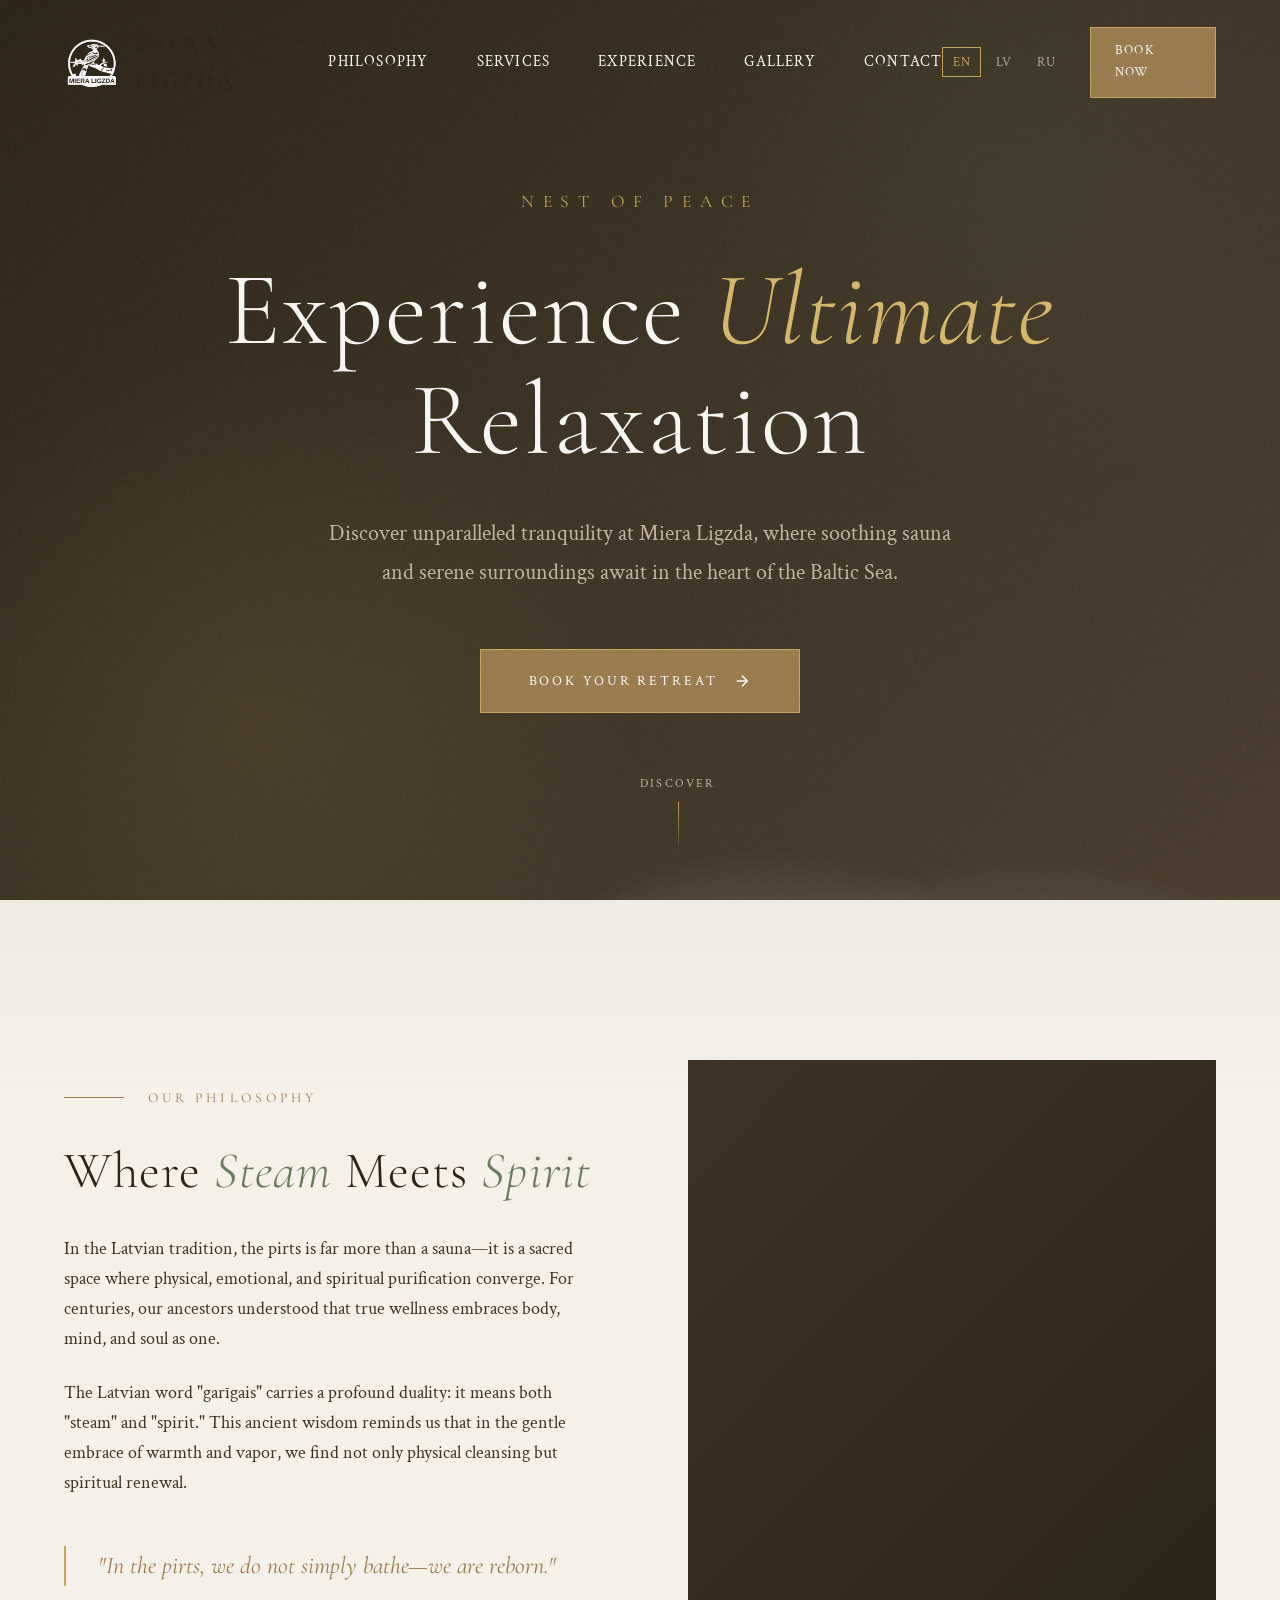
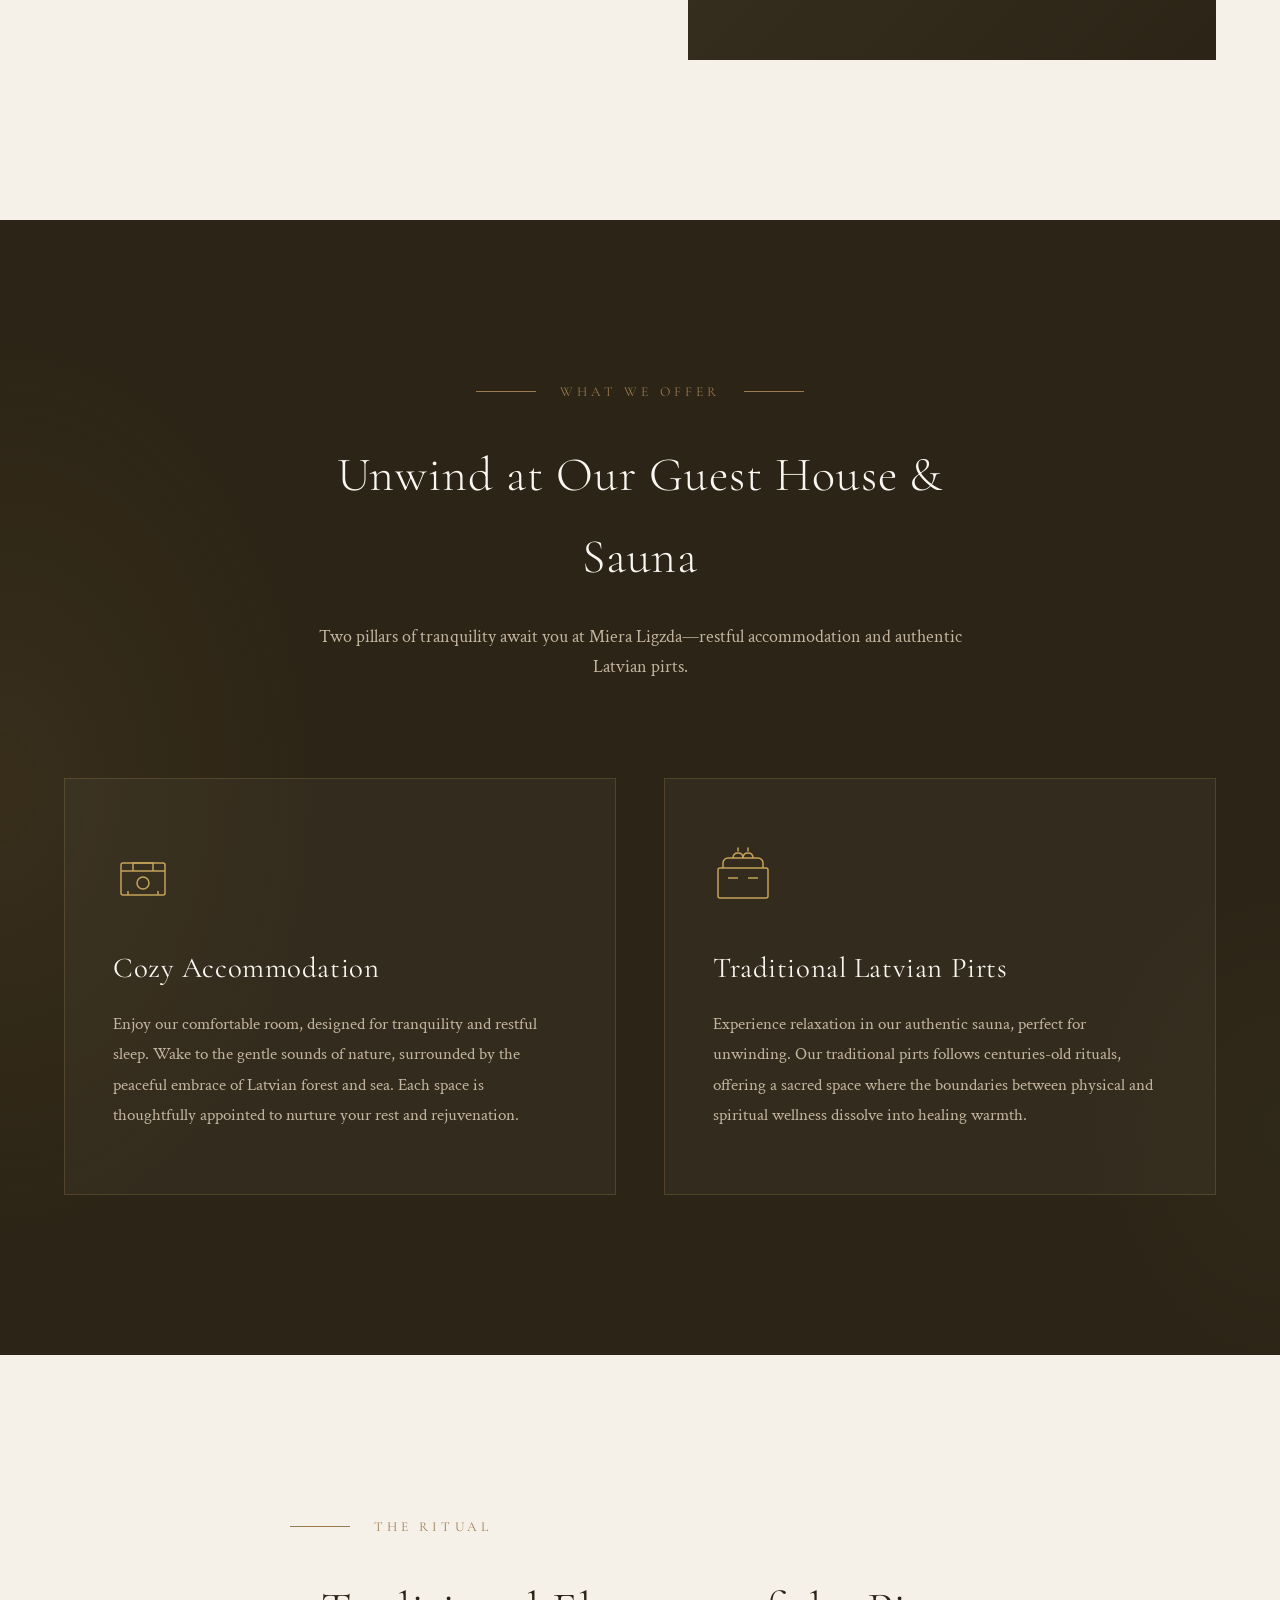
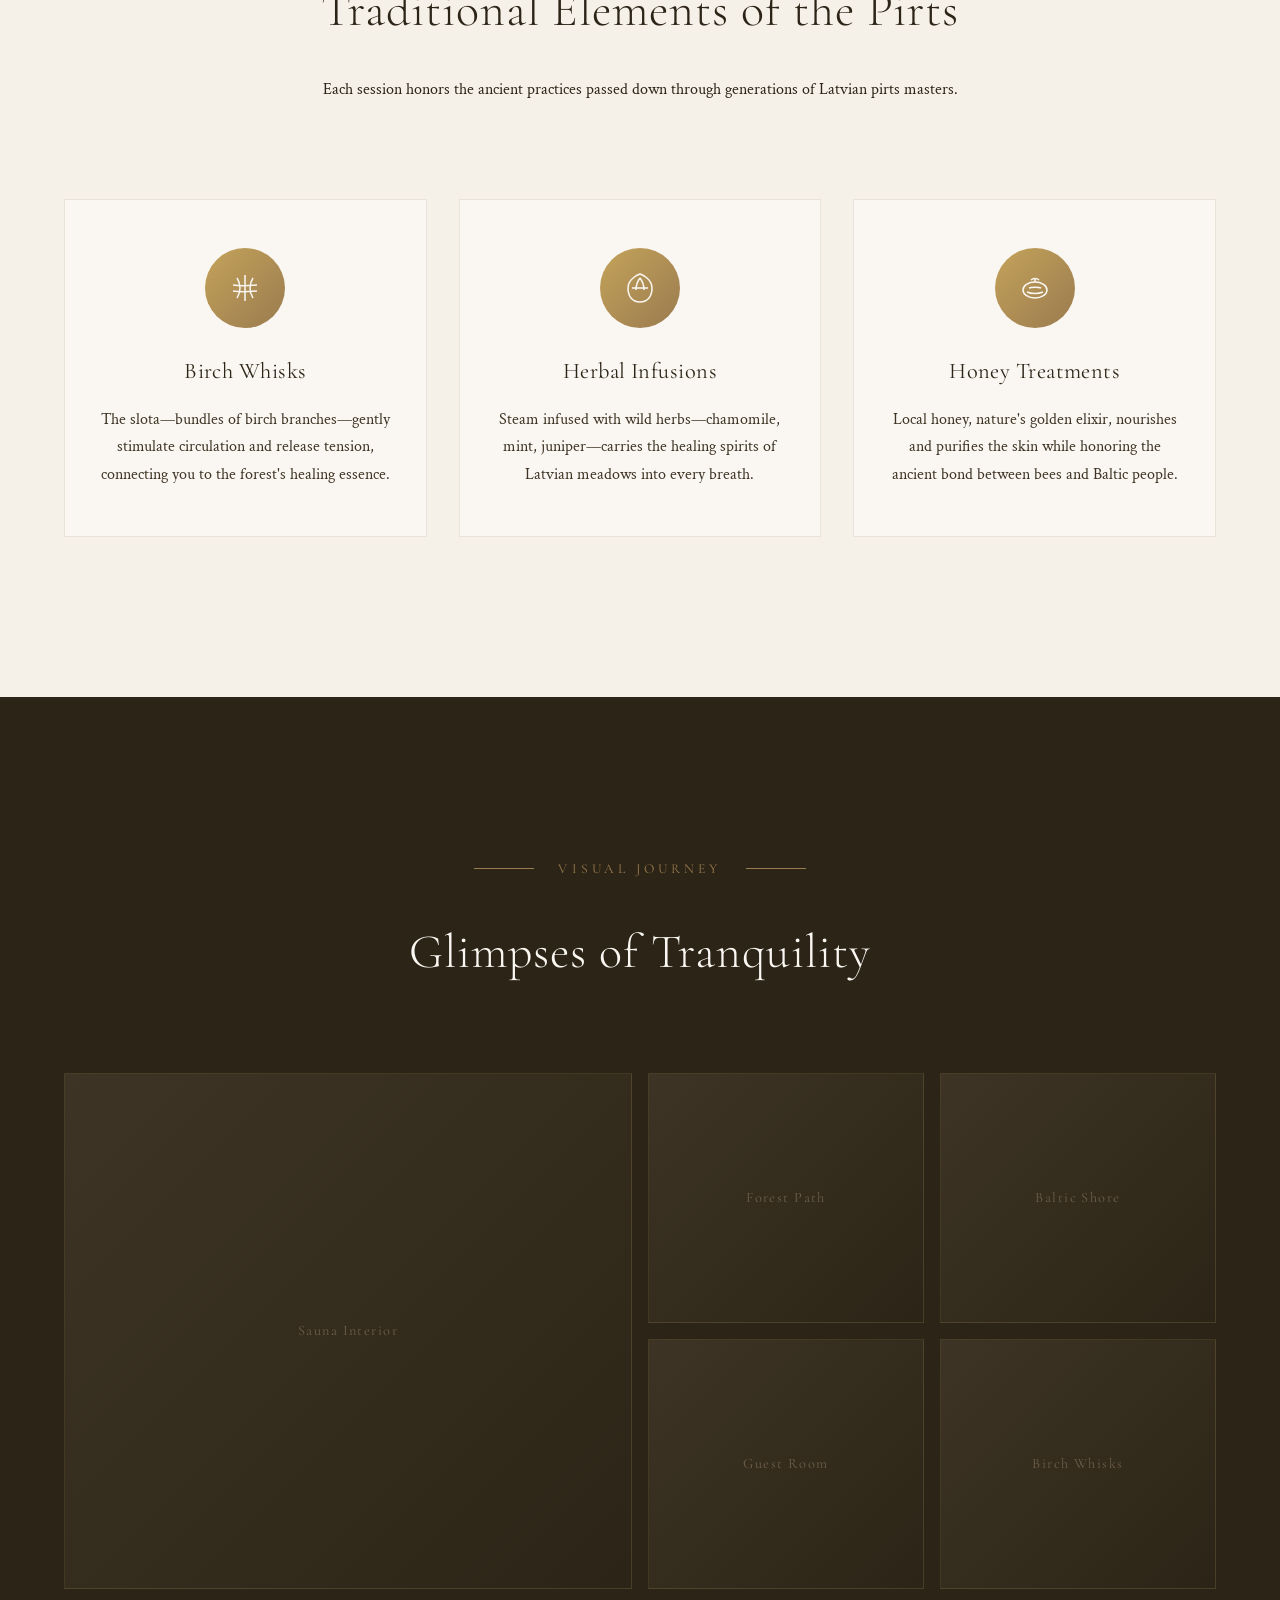
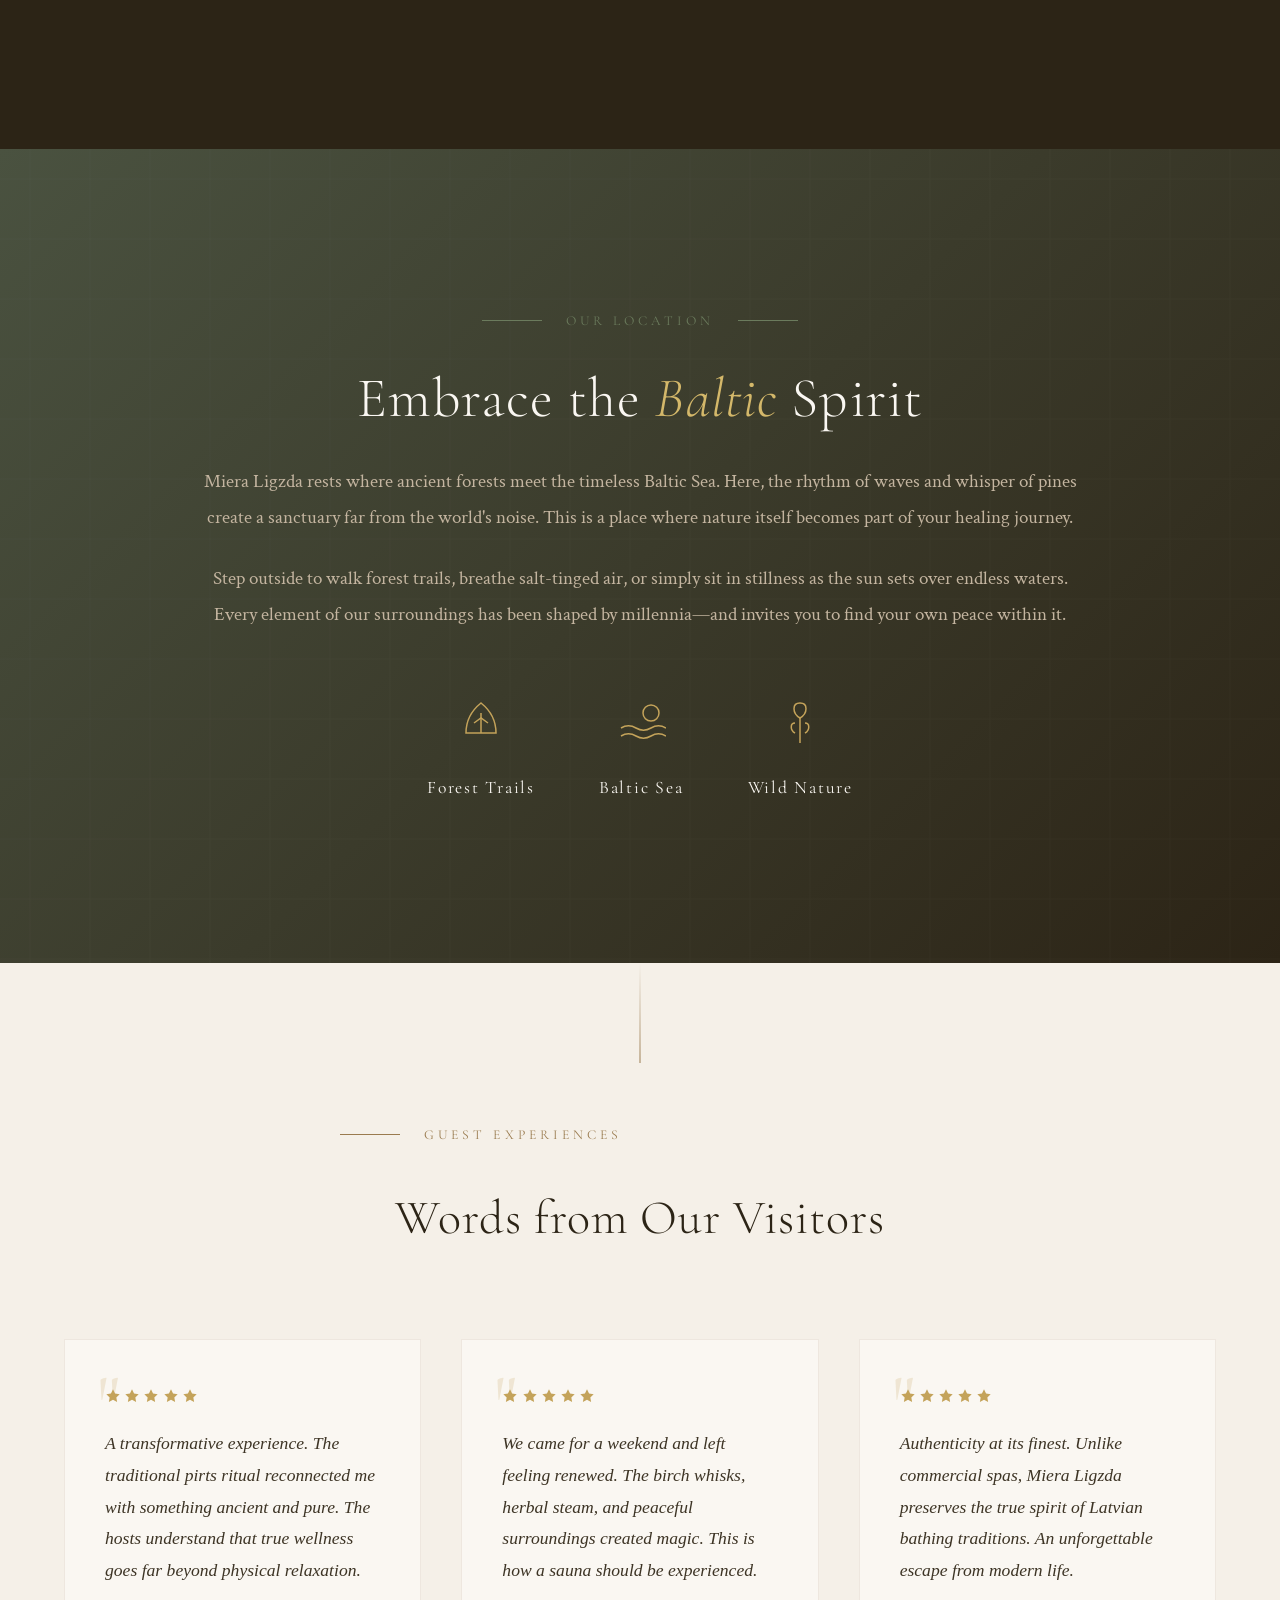
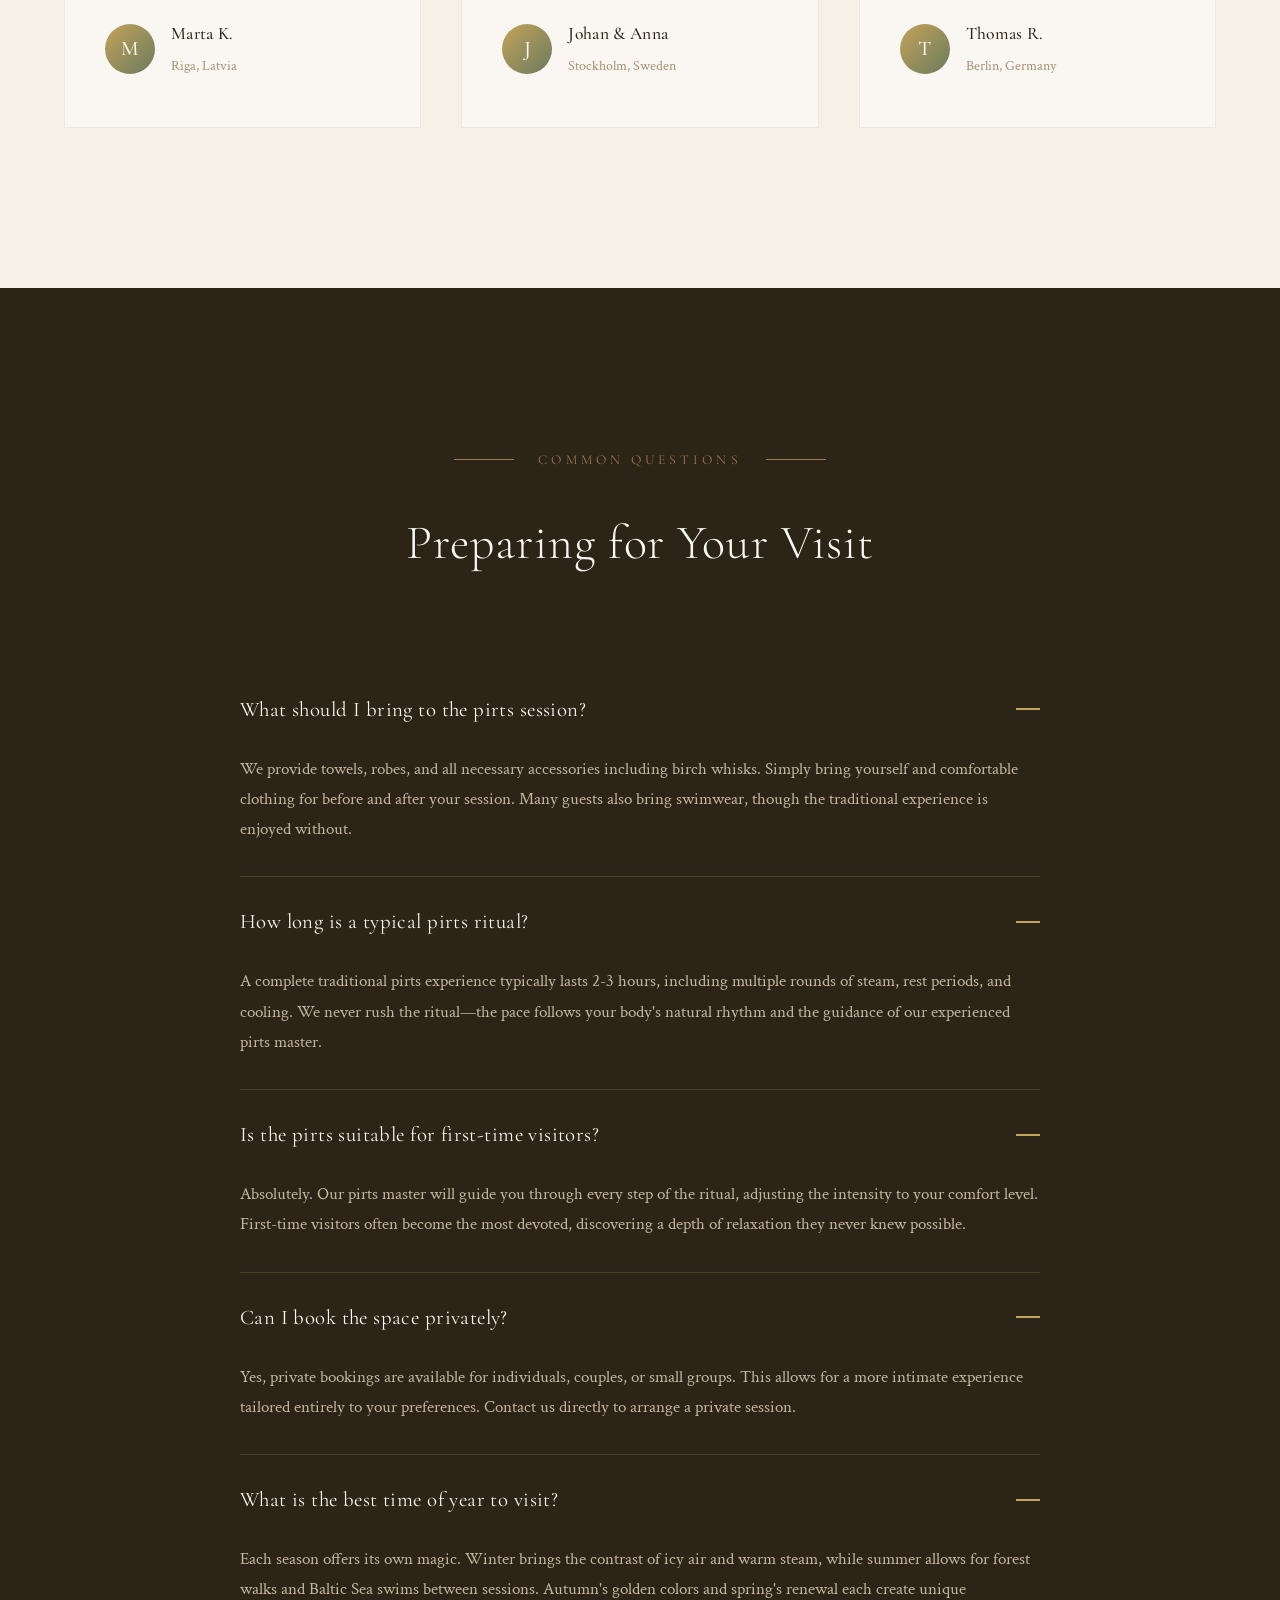
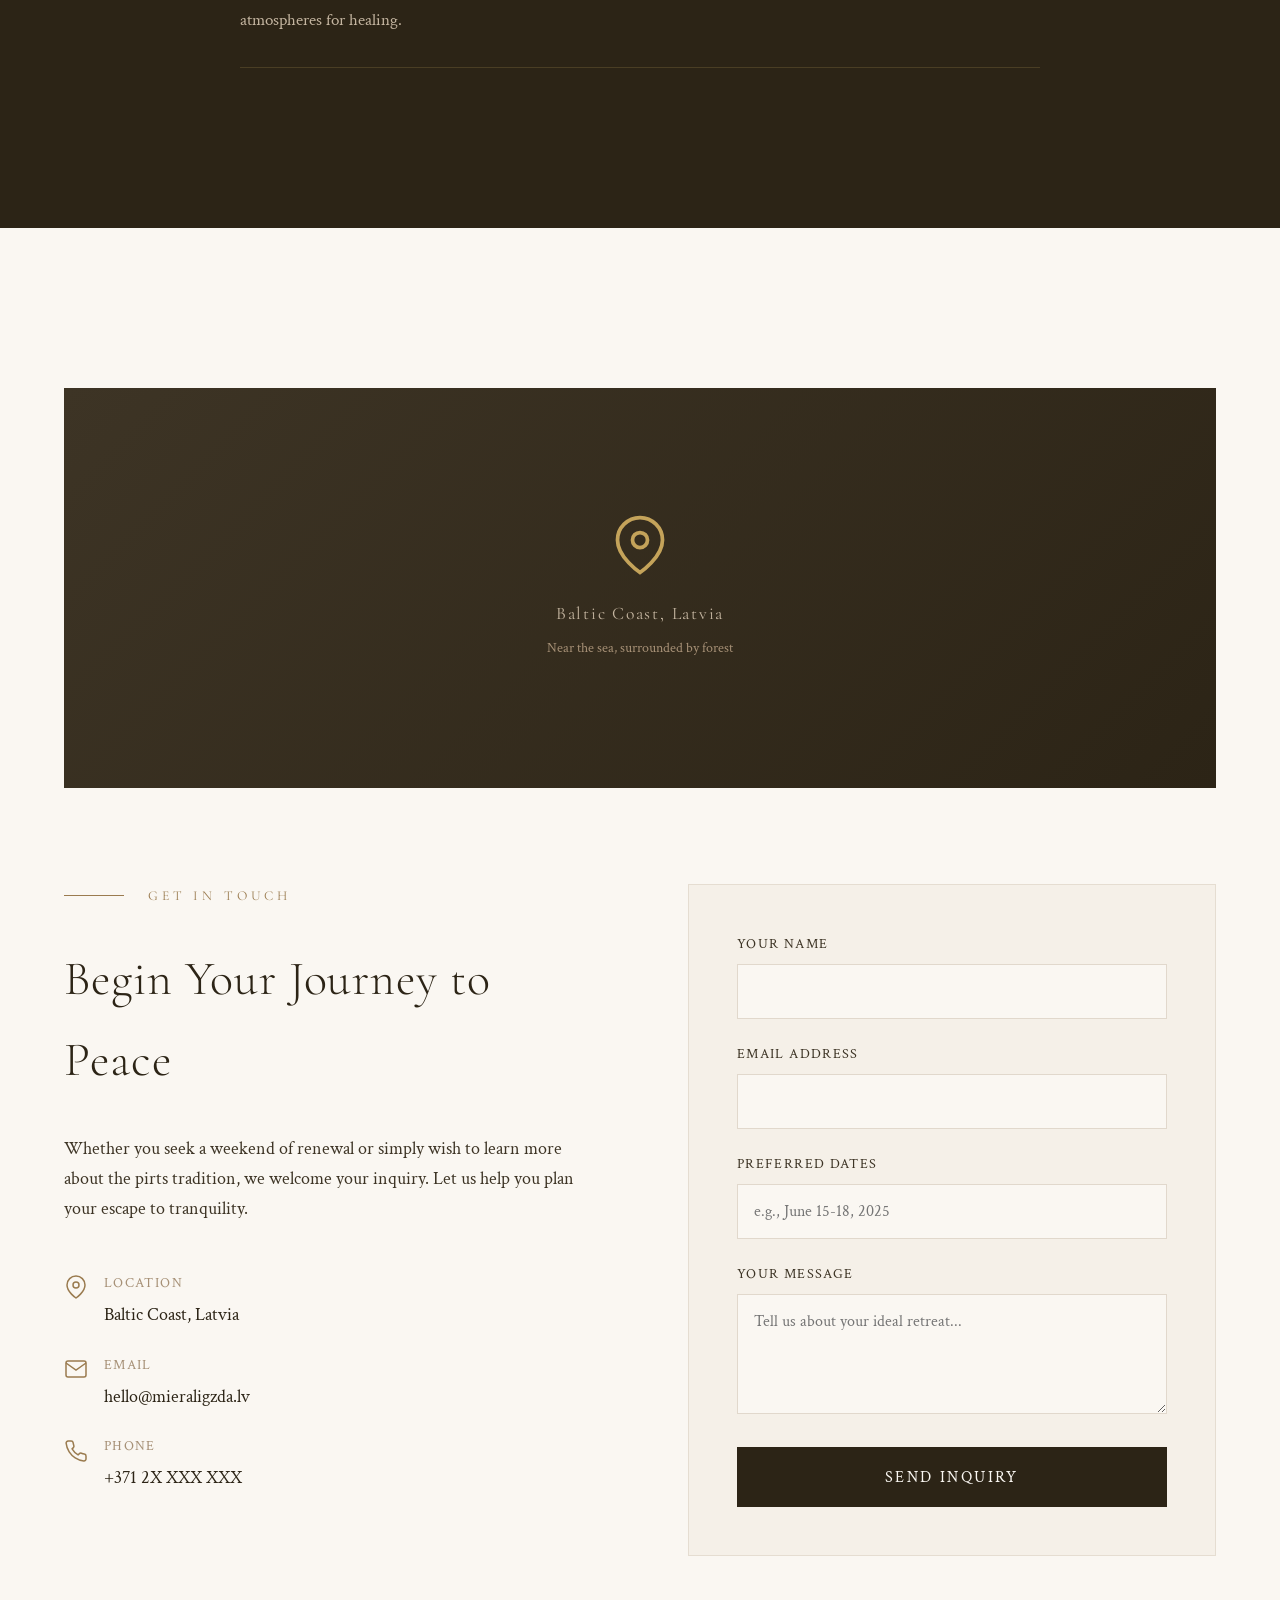
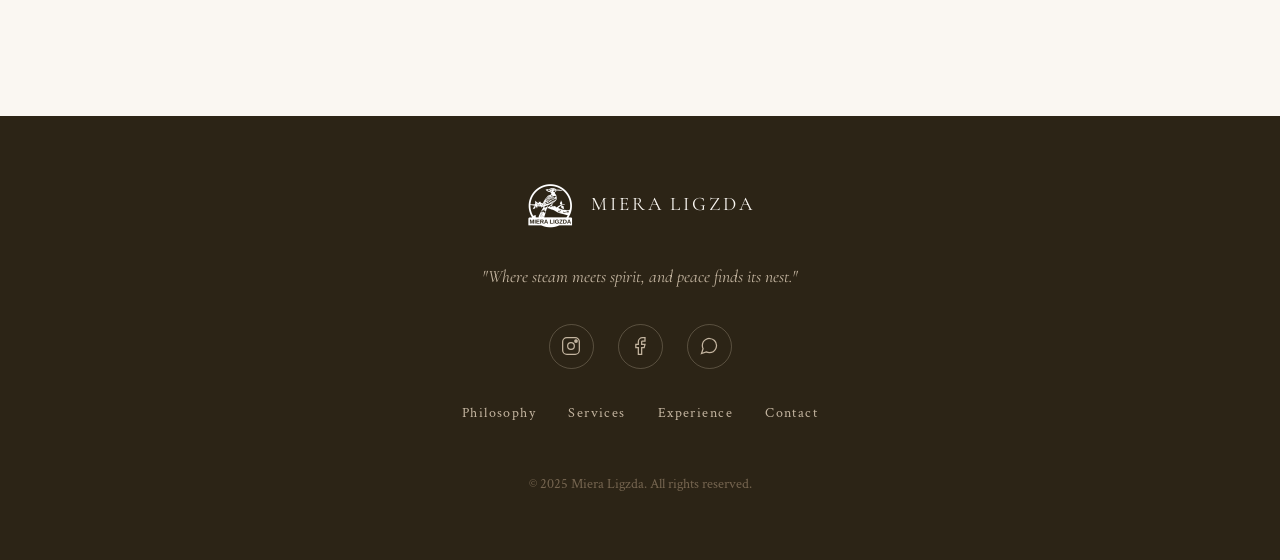
==== commit 16a3ce92: "Add files via upload" ====
--- a/index.html
+++ b/index.html
@@ -155,6 +155,69 @@
             width: 100%;
         }
 
+        /* Nav Right (Language + Book Now) */
+        .nav-right {
+            display: flex;
+            align-items: center;
+            gap: 1.5rem;
+        }
+
+        .lang-selector {
+            display: flex;
+            gap: 0.25rem;
+        }
+
+        .lang-btn {
+            background: transparent;
+            border: 1px solid transparent;
+            color: var(--charcoal);
+            font-family: 'Crimson Text', serif;
+            font-size: 0.8rem;
+            letter-spacing: 0.05em;
+            padding: 0.4rem 0.6rem;
+            cursor: pointer;
+            transition: all 0.3s ease;
+            opacity: 0.6;
+        }
+
+        .lang-btn:hover {
+            opacity: 1;
+        }
+
+        .lang-btn.active {
+            opacity: 1;
+            border-color: var(--amber-deep);
+            color: var(--amber-deep);
+        }
+
+        .nav-book-btn {
+            background: var(--amber-deep);
+            color: var(--cream-light);
+            text-decoration: none;
+            font-size: 0.8rem;
+            letter-spacing: 0.1em;
+            text-transform: uppercase;
+            padding: 0.8rem 1.5rem;
+            border: 1px solid var(--amber-warm);
+            transition: all 0.3s ease;
+        }
+
+        .nav-book-btn:hover {
+            background: transparent;
+            color: var(--amber-deep);
+        }
+
+        /* Light text on dark hero */
+        .nav:not(.scrolled) .nav-links a,
+        .nav:not(.scrolled) .lang-btn {
+            color: var(--cream-light);
+        }
+
+        .nav:not(.scrolled) .lang-btn.active {
+            color: var(--amber-warm);
+            border-color: var(--amber-warm);
+        }
+
         /* Hero Section */
         .hero {
             min-height: 100vh;
@@ -231,21 +294,21 @@
 
         .hero-subtitle {
             font-family: 'Cormorant Garamond', serif;
-            font-size: 1rem;
-            letter-spacing: 0.4em;
+            font-size: 1.1rem;
+            letter-spacing: 0.5em;
             text-transform: uppercase;
             color: var(--amber-warm);
-            margin-bottom: 2rem;
+            margin-bottom: 2.5rem;
             opacity: 0;
             animation: fadeUp 1s ease forwards 0.3s;
         }
 
         .hero-title {
-            font-size: clamp(2.5rem, 7vw, 5rem);
+            font-size: clamp(3rem, 9vw, 6.5rem);
             font-weight: 300;
             color: var(--cream-light);
-            line-height: 1.1;
-            margin-bottom: 2rem;
+            line-height: 1.05;
+            margin-bottom: 2.5rem;
             opacity: 0;
             animation: fadeUp 1s ease forwards 0.5s;
         }
@@ -256,10 +319,11 @@
         }
 
         .hero-description {
-            font-size: 1.2rem;
+            font-size: 1.35rem;
             color: var(--stone-light);
-            max-width: 600px;
-            margin: 0 auto 3rem;
+            max-width: 650px;
+            margin: 0 auto 3.5rem;
+            line-height: 1.8;
             opacity: 0;
             animation: fadeUp 1s ease forwards 0.7s;
         }
@@ -279,6 +343,8 @@
             transition: all 0.4s ease;
             opacity: 0;
             animation: fadeUp 1s ease forwards 0.9s;
+            position: relative;
+            overflow: hidden;
         }
 
         .hero-cta:hover {
@@ -647,6 +713,130 @@
             font-size: 1rem;
         }
 
+        /* Gallery Section */
+        .gallery {
+            padding: 10rem 4rem;
+            background: var(--charcoal);
+            position: relative;
+        }
+
+        .gallery-header {
+            text-align: center;
+            max-width: 600px;
+            margin: 0 auto 5rem;
+        }
+
+        .gallery-header .section-label {
+            justify-content: center;
+        }
+
+        .gallery-header .section-label::after {
+            content: '';
+            width: 60px;
+            height: 1px;
+            background: var(--amber-deep);
+        }
+
+        .gallery-header h2 {
+            font-size: clamp(2rem, 4vw, 3rem);
+            font-weight: 300;
+            color: var(--cream-light);
+            margin-bottom: 1rem;
+        }
+
+        .gallery-grid {
+            display: grid;
+            grid-template-columns: repeat(4, 1fr);
+            grid-template-rows: repeat(2, 250px);
+            gap: 1rem;
+            max-width: 1400px;
+            margin: 0 auto;
+        }
+
+        .gallery-item {
+            position: relative;
+            overflow: hidden;
+            background: var(--charcoal-soft);
+            cursor: pointer;
+        }
+
+        .gallery-item:nth-child(1) {
+            grid-column: span 2;
+            grid-row: span 2;
+        }
+
+        .gallery-item img {
+            width: 100%;
+            height: 100%;
+            object-fit: cover;
+            transition: transform 0.6s ease;
+        }
+
+        .gallery-item:hover img {
+            transform: scale(1.08);
+        }
+
+        .gallery-item::after {
+            content: '';
+            position: absolute;
+            inset: 0;
+            background: linear-gradient(to top, rgba(44, 36, 22, 0.6), transparent 50%);
+            opacity: 0;
+            transition: opacity 0.4s ease;
+        }
+
+        .gallery-item:hover::after {
+            opacity: 1;
+        }
+
+        .gallery-placeholder {
+            width: 100%;
+            height: 100%;
+            display: flex;
+            align-items: center;
+            justify-content: center;
+            background: linear-gradient(135deg, var(--charcoal-soft), var(--charcoal));
+            border: 1px solid rgba(196, 163, 90, 0.15);
+        }
+
+        .gallery-placeholder span {
+            color: var(--stone-warm);
+            font-family: 'Cormorant Garamond', serif;
+            font-size: 0.9rem;
+            letter-spacing: 0.1em;
+            opacity: 0.5;
+        }
+
+        @media (max-width: 1024px) {
+            .gallery-grid {
+                grid-template-columns: repeat(2, 1fr);
+                grid-template-rows: repeat(3, 200px);
+            }
+
+            .gallery-item:nth-child(1) {
+                grid-column: span 2;
+                grid-row: span 1;
+            }
+        }
+
+        @media (max-width: 768px) {
+            .gallery {
+                padding: 6rem 2rem;
+            }
+
+            .gallery-grid {
+                grid-template-columns: 1fr;
+                grid-template-rows: auto;
+            }
+
+            .gallery-item,
+            .gallery-item:nth-child(1) {
+                grid-column: span 1;
+                grid-row: span 1;
+                height: 250px;
+            }
+        }
+
         /* Nature Section */
         .nature {
             padding: 10rem 4rem;
@@ -732,10 +922,318 @@
             letter-spacing: 0.1em;
         }
 
+        /* Testimonials Section */
+        .testimonials {
+            padding: 10rem 4rem;
+            background: var(--cream-warm);
+            position: relative;
+            overflow: hidden;
+        }
+
+        .testimonials::before {
+            content: '';
+            position: absolute;
+            top: 0;
+            left: 50%;
+            transform: translateX(-50%);
+            width: 1px;
+            height: 100px;
+            background: linear-gradient(to bottom, transparent, var(--amber-deep));
+        }
+
+        .testimonials-header {
+            text-align: center;
+            max-width: 600px;
+            margin: 0 auto 5rem;
+        }
+
+        .testimonials-header h2 {
+            font-size: clamp(2rem, 4vw, 3rem);
+            font-weight: 300;
+            color: var(--charcoal);
+            margin-bottom: 1rem;
+        }
+
+        .testimonials-grid {
+            display: grid;
+            grid-template-columns: repeat(3, 1fr);
+            gap: 2.5rem;
+            max-width: 1300px;
+            margin: 0 auto;
+        }
+
+        .testimonial-card {
+            background: var(--cream-light);
+            padding: 3rem 2.5rem;
+            border: 1px solid rgba(166, 144, 118, 0.15);
+            position: relative;
+            transition: all 0.4s ease;
+        }
+
+        .testimonial-card::before {
+            content: '"';
+            position: absolute;
+            top: 1.5rem;
+            left: 2rem;
+            font-family: 'Cormorant Garamond', serif;
+            font-size: 5rem;
+            color: var(--amber-warm);
+            opacity: 0.2;
+            line-height: 1;
+        }
+
+        .testimonial-card:hover {
+            transform: translateY(-5px);
+            box-shadow: 0 20px 50px rgba(44, 36, 22, 0.1);
+        }
+
+        .testimonial-text {
+            font-size: 1.1rem;
+            font-style: italic;
+            color: var(--charcoal-soft);
+            line-height: 1.8;
+            margin-bottom: 2rem;
+            position: relative;
+            z-index: 1;
+        }
+
+        .testimonial-author {
+            display: flex;
+            align-items: center;
+            gap: 1rem;
+        }
+
+        .testimonial-avatar {
+            width: 50px;
+            height: 50px;
+            border-radius: 50%;
+            background: linear-gradient(135deg, var(--amber-warm), var(--forest-sage));
+            display: flex;
+            align-items: center;
+            justify-content: center;
+            color: var(--cream-light);
+            font-family: 'Cormorant Garamond', serif;
+            font-size: 1.3rem;
+            font-weight: 500;
+        }
+
+        .testimonial-info h4 {
+            font-family: 'Cormorant Garamond', serif;
+            font-size: 1.1rem;
+            font-weight: 500;
+            color: var(--charcoal);
+            margin-bottom: 0.2rem;
+        }
+
+        .testimonial-info span {
+            font-size: 0.85rem;
+            color: var(--stone-warm);
+        }
+
+        .testimonial-stars {
+            display: flex;
+            gap: 0.2rem;
+            margin-bottom: 1.5rem;
+        }
+
+        .testimonial-stars svg {
+            width: 16px;
+            height: 16px;
+            fill: var(--amber-warm);
+        }
+
+        @media (max-width: 1024px) {
+            .testimonials-grid {
+                grid-template-columns: repeat(2, 1fr);
+            }
+        }
+
+        @media (max-width: 768px) {
+            .testimonials {
+                padding: 6rem 2rem;
+            }
+
+            .testimonials-grid {
+                grid-template-columns: 1fr;
+            }
+        }
+
+        /* FAQ Section */
+        .faq {
+            padding: 10rem 4rem;
+            background: var(--charcoal);
+            position: relative;
+        }
+
+        .faq-header {
+            text-align: center;
+            max-width: 600px;
+            margin: 0 auto 5rem;
+        }
+
+        .faq-header .section-label {
+            justify-content: center;
+        }
+
+        .faq-header .section-label::after {
+            content: '';
+            width: 60px;
+            height: 1px;
+            background: var(--amber-deep);
+        }
+
+        .faq-header h2 {
+            font-size: clamp(2rem, 4vw, 3rem);
+            font-weight: 300;
+            color: var(--cream-light);
+            margin-bottom: 1rem;
+        }
+
+        .faq-container {
+            max-width: 800px;
+            margin: 0 auto;
+        }
+
+        .faq-item {
+            border-bottom: 1px solid rgba(196, 163, 90, 0.2);
+        }
+
+        .faq-question {
+            width: 100%;
+            background: none;
+            border: none;
+            padding: 2rem 0;
+            display: flex;
+            justify-content: space-between;
+            align-items: center;
+            cursor: pointer;
+            text-align: left;
+        }
+
+        .faq-question h3 {
+            font-family: 'Cormorant Garamond', serif;
+            font-size: 1.3rem;
+            font-weight: 400;
+            color: var(--cream-light);
+            transition: color 0.3s ease;
+        }
+
+        .faq-question:hover h3 {
+            color: var(--amber-warm);
+        }
+
+        .faq-icon {
+            width: 24px;
+            height: 24px;
+            position: relative;
+            flex-shrink: 0;
+            margin-left: 2rem;
+        }
+
+        .faq-icon::before,
+        .faq-icon::after {
+            content: '';
+            position: absolute;
+            background: var(--amber-warm);
+            transition: transform 0.3s ease;
+        }
+
+        .faq-icon::before {
+            width: 100%;
+            height: 2px;
+            top: 50%;
+            left: 0;
+            transform: translateY(-50%);
+        }
+
+        .faq-icon::after {
+            width: 2px;
+            height: 100%;
+            left: 50%;
+            top: 0;
+            transform: translateX(-50%);
+        }
+
+        .faq-item.active .faq-icon::after {
+            transform: translateX(-50%) rotate(90deg);
+        }
+
+        .faq-answer {
+            max-height: 0;
+            overflow: hidden;
+            transition: max-height 0.4s ease, padding 0.4s ease;
+        }
+
+        .faq-item.active .faq-answer {
+            max-height: 300px;
+            padding-bottom: 2rem;
+        }
+
+        .faq-answer p {
+            color: var(--stone-light);
+            font-size: 1.05rem;
+            line-height: 1.8;
+        }
+
+        @media (max-width: 768px) {
+            .faq {
+                padding: 6rem 2rem;
+            }
+
+            .faq-question h3 {
+                font-size: 1.1rem;
+            }
+        }
+
         /* Contact Section */
         .contact {
             padding: 10rem 4rem;
             background: var(--cream-light);
+        }
+
+        .contact-map {
+            margin-bottom: 6rem;
+            position: relative;
+            height: 400px;
+            background: var(--charcoal);
+            overflow: hidden;
+        }
+
+        .contact-map iframe {
+            width: 100%;
+            height: 100%;
+            border: none;
+            filter: grayscale(0.3) contrast(1.1);
+        }
+
+        .map-placeholder {
+            width: 100%;
+            height: 100%;
+            display: flex;
+            flex-direction: column;
+            align-items: center;
+            justify-content: center;
+            background: linear-gradient(135deg, var(--charcoal-soft), var(--charcoal));
+            color: var(--stone-light);
+        }
+
+        .map-placeholder svg {
+            width: 60px;
+            height: 60px;
+            margin-bottom: 1.5rem;
+            color: var(--amber-warm);
+        }
+
+        .map-placeholder span {
+            font-family: 'Cormorant Garamond', serif;
+            font-size: 1.1rem;
+            letter-spacing: 0.1em;
+        }
+
+        .map-placeholder p {
+            font-size: 0.9rem;
+            color: var(--stone-warm);
+            margin-top: 0.5rem;
         }
 
         .contact-grid {
@@ -911,10 +1409,157 @@
             color: var(--amber-warm);
         }
 
+        .footer-social {
+            display: flex;
+            justify-content: center;
+            gap: 1.5rem;
+            margin-bottom: 2rem;
+        }
+
+        .footer-social a {
+            display: flex;
+            align-items: center;
+            justify-content: center;
+            width: 45px;
+            height: 45px;
+            border: 1px solid rgba(196, 181, 160, 0.3);
+            border-radius: 50%;
+            color: var(--stone-light);
+            transition: all 0.3s ease;
+        }
+
+        .footer-social a:hover {
+            border-color: var(--amber-warm);
+            color: var(--amber-warm);
+            transform: translateY(-3px);
+        }
+
+        .footer-social svg {
+            width: 20px;
+            height: 20px;
+        }
+
         .footer-copyright {
             font-size: 0.85rem;
             color: var(--stone-warm);
             opacity: 0.6;
+        }
+
+        /* Enhanced Hover Micro-interactions */
+        .hero-cta::before {
+            content: '';
+            position: absolute;
+            inset: 0;
+            background: linear-gradient(90deg, transparent, rgba(255,255,255,0.1), transparent);
+            transform: translateX(-100%);
+            transition: transform 0.6s ease;
+        }
+
+        .hero-cta:hover::before {
+            transform: translateX(100%);
+        }
+
+        .nav-book-btn {
+            position: relative;
+            overflow: hidden;
+        }
+
+        .nav-book-btn::before {
+            content: '';
+            position: absolute;
+            inset: 0;
+            background: linear-gradient(90deg, transparent, rgba(255,255,255,0.15), transparent);
+            transform: translateX(-100%);
+            transition: transform 0.5s ease;
+        }
+
+        .nav-book-btn:hover::before {
+            transform: translateX(100%);
+        }
+
+        .service-card {
+            transform-style: preserve-3d;
+            perspective: 1000px;
+        }
+
+        .experience-icon {
+            transition: transform 0.4s ease, box-shadow 0.4s ease;
+        }
+
+        .experience-item:hover .experience-icon {
+            transform: scale(1.1) rotate(5deg);
+            box-shadow: 0 10px 30px rgba(196, 163, 90, 0.3);
+        }
+
+        .nature-feature {
+            transition: transform 0.3s ease;
+        }
+
+        .nature-feature:hover {
+            transform: translateY(-5px);
+        }
+
+        .nature-feature-icon {
+            transition: transform 0.3s ease, color 0.3s ease;
+        }
+
+        .nature-feature:hover .nature-feature-icon {
+            transform: scale(1.15);
+        }
+
+        .contact-item {
+            transition: transform 0.3s ease;
+        }
+
+        .contact-item:hover {
+            transform: translateX(5px);
+        }
+
+        .contact-item svg {
+            transition: transform 0.3s ease;
+        }
+
+        .contact-item:hover svg {
+            transform: scale(1.2);
+        }
+
+        .form-submit {
+            position: relative;
+            overflow: hidden;
+        }
+
+        .form-submit::before {
+            content: '';
+            position: absolute;
+            top: 0;
+            left: -100%;
+            width: 100%;
+            height: 100%;
+            background: linear-gradient(90deg, transparent, rgba(255,255,255,0.1), transparent);
+            transition: left 0.5s ease;
+        }
+
+        .form-submit:hover::before {
+            left: 100%;
+        }
+
+        .footer-links a {
+            position: relative;
+        }
+
+        .footer-links a::after {
+            content: '';
+            position: absolute;
+            bottom: -2px;
+            left: 0;
+            width: 0;
+            height: 1px;
+            background: var(--amber-warm);
+            transition: width 0.3s ease;
+        }
+
+        .footer-links a:hover::after {
+            width: 100%;
         }
 
         /* Scroll Animations */
@@ -997,6 +1642,32 @@
 
             .mobile-menu-btn {
                 display: flex;
+            }
+
+            .nav-right {
+                display: none;
+            }
+
+            .nav-links.active ~ .nav-right,
+            .nav-right.mobile-visible {
+                display: flex;
+                flex-direction: column;
+                position: absolute;
+                top: calc(100% + 140px);
+                left: 0;
+                right: 0;
+                background: var(--cream-warm);
+                padding: 1.5rem 2rem;
+                gap: 1rem;
+                border-top: 1px solid rgba(166, 144, 118, 0.2);
+            }
+
+            .nav-right .lang-selector {
+                justify-content: center;
+            }
+
+            .nav-right .nav-book-btn {
+                text-align: center;
             }
 
             .philosophy,
@@ -1037,8 +1708,17 @@
             <li><a href="#philosophy">Philosophy</a></li>
             <li><a href="#services">Services</a></li>
             <li><a href="#experience">Experience</a></li>
+            <li><a href="#gallery">Gallery</a></li>
             <li><a href="#contact">Contact</a></li>
         </ul>
+        <div class="nav-right">
+            <div class="lang-selector">
+                <button class="lang-btn active">EN</button>
+                <button class="lang-btn">LV</button>
+                <button class="lang-btn">RU</button>
+            </div>
+            <a href="#contact" class="nav-book-btn">Book Now</a>
+        </div>
         <button class="mobile-menu-btn" id="mobileMenuBtn" aria-label="Toggle menu">
             <span></span>
             <span></span>
@@ -1172,6 +1852,41 @@
         </div>
     </section>
 
+    <!-- Gallery Section -->
+    <section class="gallery" id="gallery">
+        <div class="gallery-header reveal">
+            <div class="section-label">Visual Journey</div>
+            <h2>Glimpses of Tranquility</h2>
+        </div>
+        <div class="gallery-grid">
+            <div class="gallery-item reveal">
+                <div class="gallery-placeholder">
+                    <span>Sauna Interior</span>
+                </div>
+            </div>
+            <div class="gallery-item reveal">
+                <div class="gallery-placeholder">
+                    <span>Forest Path</span>
+                </div>
+            </div>
+            <div class="gallery-item reveal">
+                <div class="gallery-placeholder">
+                    <span>Baltic Shore</span>
+                </div>
+            </div>
+            <div class="gallery-item reveal">
+                <div class="gallery-placeholder">
+                    <span>Guest Room</span>
+                </div>
+            </div>
+            <div class="gallery-item reveal">
+                <div class="gallery-placeholder">
+                    <span>Birch Whisks</span>
+                </div>
+            </div>
+        </div>
+    </section>
+
     <!-- Nature Section -->
     <section class="nature">
         <div class="nature-content reveal">
@@ -1209,8 +1924,137 @@
         </div>
     </section>
 
+    <!-- Testimonials Section -->
+    <section class="testimonials" id="testimonials">
+        <div class="testimonials-header reveal">
+            <div class="section-label">Guest Experiences</div>
+            <h2>Words from Our Visitors</h2>
+        </div>
+        <div class="testimonials-grid">
+            <div class="testimonial-card reveal">
+                <div class="testimonial-stars">
+                    <svg viewBox="0 0 24 24"><path d="M12 2l3.09 6.26L22 9.27l-5 4.87 1.18 6.88L12 17.77l-6.18 3.25L7 14.14 2 9.27l6.91-1.01L12 2z"/></svg>
+                    <svg viewBox="0 0 24 24"><path d="M12 2l3.09 6.26L22 9.27l-5 4.87 1.18 6.88L12 17.77l-6.18 3.25L7 14.14 2 9.27l6.91-1.01L12 2z"/></svg>
+                    <svg viewBox="0 0 24 24"><path d="M12 2l3.09 6.26L22 9.27l-5 4.87 1.18 6.88L12 17.77l-6.18 3.25L7 14.14 2 9.27l6.91-1.01L12 2z"/></svg>
+                    <svg viewBox="0 0 24 24"><path d="M12 2l3.09 6.26L22 9.27l-5 4.87 1.18 6.88L12 17.77l-6.18 3.25L7 14.14 2 9.27l6.91-1.01L12 2z"/></svg>
+                    <svg viewBox="0 0 24 24"><path d="M12 2l3.09 6.26L22 9.27l-5 4.87 1.18 6.88L12 17.77l-6.18 3.25L7 14.14 2 9.27l6.91-1.01L12 2z"/></svg>
+                </div>
+                <p class="testimonial-text">A transformative experience. The traditional pirts ritual reconnected me with something ancient and pure. The hosts understand that true wellness goes far beyond physical relaxation.</p>
+                <div class="testimonial-author">
+                    <div class="testimonial-avatar">M</div>
+                    <div class="testimonial-info">
+                        <h4>Marta K.</h4>
+                        <span>Riga, Latvia</span>
+                    </div>
+                </div>
+            </div>
+            <div class="testimonial-card reveal">
+                <div class="testimonial-stars">
+                    <svg viewBox="0 0 24 24"><path d="M12 2l3.09 6.26L22 9.27l-5 4.87 1.18 6.88L12 17.77l-6.18 3.25L7 14.14 2 9.27l6.91-1.01L12 2z"/></svg>
+                    <svg viewBox="0 0 24 24"><path d="M12 2l3.09 6.26L22 9.27l-5 4.87 1.18 6.88L12 17.77l-6.18 3.25L7 14.14 2 9.27l6.91-1.01L12 2z"/></svg>
+                    <svg viewBox="0 0 24 24"><path d="M12 2l3.09 6.26L22 9.27l-5 4.87 1.18 6.88L12 17.77l-6.18 3.25L7 14.14 2 9.27l6.91-1.01L12 2z"/></svg>
+                    <svg viewBox="0 0 24 24"><path d="M12 2l3.09 6.26L22 9.27l-5 4.87 1.18 6.88L12 17.77l-6.18 3.25L7 14.14 2 9.27l6.91-1.01L12 2z"/></svg>
+                    <svg viewBox="0 0 24 24"><path d="M12 2l3.09 6.26L22 9.27l-5 4.87 1.18 6.88L12 17.77l-6.18 3.25L7 14.14 2 9.27l6.91-1.01L12 2z"/></svg>
+                </div>
+                <p class="testimonial-text">We came for a weekend and left feeling renewed. The birch whisks, herbal steam, and peaceful surroundings created magic. This is how a sauna should be experienced.</p>
+                <div class="testimonial-author">
+                    <div class="testimonial-avatar">J</div>
+                    <div class="testimonial-info">
+                        <h4>Johan & Anna</h4>
+                        <span>Stockholm, Sweden</span>
+                    </div>
+                </div>
+            </div>
+            <div class="testimonial-card reveal">
+                <div class="testimonial-stars">
+                    <svg viewBox="0 0 24 24"><path d="M12 2l3.09 6.26L22 9.27l-5 4.87 1.18 6.88L12 17.77l-6.18 3.25L7 14.14 2 9.27l6.91-1.01L12 2z"/></svg>
+                    <svg viewBox="0 0 24 24"><path d="M12 2l3.09 6.26L22 9.27l-5 4.87 1.18 6.88L12 17.77l-6.18 3.25L7 14.14 2 9.27l6.91-1.01L12 2z"/></svg>
+                    <svg viewBox="0 0 24 24"><path d="M12 2l3.09 6.26L22 9.27l-5 4.87 1.18 6.88L12 17.77l-6.18 3.25L7 14.14 2 9.27l6.91-1.01L12 2z"/></svg>
+                    <svg viewBox="0 0 24 24"><path d="M12 2l3.09 6.26L22 9.27l-5 4.87 1.18 6.88L12 17.77l-6.18 3.25L7 14.14 2 9.27l6.91-1.01L12 2z"/></svg>
+                    <svg viewBox="0 0 24 24"><path d="M12 2l3.09 6.26L22 9.27l-5 4.87 1.18 6.88L12 17.77l-6.18 3.25L7 14.14 2 9.27l6.91-1.01L12 2z"/></svg>
+                </div>
+                <p class="testimonial-text">Authenticity at its finest. Unlike commercial spas, Miera Ligzda preserves the true spirit of Latvian bathing traditions. An unforgettable escape from modern life.</p>
+                <div class="testimonial-author">
+                    <div class="testimonial-avatar">T</div>
+                    <div class="testimonial-info">
+                        <h4>Thomas R.</h4>
+                        <span>Berlin, Germany</span>
+                    </div>
+                </div>
+            </div>
+        </div>
+    </section>
+
+    <!-- FAQ Section -->
+    <section class="faq" id="faq">
+        <div class="faq-header reveal">
+            <div class="section-label">Common Questions</div>
+            <h2>Preparing for Your Visit</h2>
+        </div>
+        <div class="faq-container">
+            <div class="faq-item reveal">
+                <button class="faq-question">
+                    <h3>What should I bring to the pirts session?</h3>
+                    <span class="faq-icon"></span>
+                </button>
+                <div class="faq-answer">
+                    <p>We provide towels, robes, and all necessary accessories including birch whisks. Simply bring yourself and comfortable clothing for before and after your session. Many guests also bring swimwear, though the traditional experience is enjoyed without.</p>
+                </div>
+            </div>
+            <div class="faq-item reveal">
+                <button class="faq-question">
+                    <h3>How long is a typical pirts ritual?</h3>
+                    <span class="faq-icon"></span>
+                </button>
+                <div class="faq-answer">
+                    <p>A complete traditional pirts experience typically lasts 2-3 hours, including multiple rounds of steam, rest periods, and cooling. We never rush the ritual—the pace follows your body's natural rhythm and the guidance of our experienced pirts master.</p>
+                </div>
+            </div>
+            <div class="faq-item reveal">
+                <button class="faq-question">
+                    <h3>Is the pirts suitable for first-time visitors?</h3>
+                    <span class="faq-icon"></span>
+                </button>
+                <div class="faq-answer">
+                    <p>Absolutely. Our pirts master will guide you through every step of the ritual, adjusting the intensity to your comfort level. First-time visitors often become the most devoted, discovering a depth of relaxation they never knew possible.</p>
+                </div>
+            </div>
+            <div class="faq-item reveal">
+                <button class="faq-question">
+                    <h3>Can I book the space privately?</h3>
+                    <span class="faq-icon"></span>
+                </button>
+                <div class="faq-answer">
+                    <p>Yes, private bookings are available for individuals, couples, or small groups. This allows for a more intimate experience tailored entirely to your preferences. Contact us directly to arrange a private session.</p>
+                </div>
+            </div>
+            <div class="faq-item reveal">
+                <button class="faq-question">
+                    <h3>What is the best time of year to visit?</h3>
+                    <span class="faq-icon"></span>
+                </button>
+                <div class="faq-answer">
+                    <p>Each season offers its own magic. Winter brings the contrast of icy air and warm steam, while summer allows for forest walks and Baltic Sea swims between sessions. Autumn's golden colors and spring's renewal each create unique atmospheres for healing.</p>
+                </div>
+            </div>
+        </div>
+    </section>
+
     <!-- Contact Section -->
     <section class="contact" id="contact">
+        <div class="contact-map reveal">
+            <div class="map-placeholder">
+                <svg viewBox="0 0 24 24" fill="none" stroke="currentColor" stroke-width="1.5">
+                    <path d="M21 10c0 7-9 13-9 13s-9-6-9-13a9 9 0 0118 0z"/>
+                    <circle cx="12" cy="10" r="3"/>
+                </svg>
+                <span>Baltic Coast, Latvia</span>
+                <p>Near the sea, surrounded by forest</p>
+            </div>
+            <!-- Replace with Google Maps embed:
+            <iframe src="https://www.google.com/maps/embed?pb=YOUR_EMBED_CODE" allowfullscreen loading="lazy"></iframe>
+            -->
+        </div>
         <div class="contact-grid">
             <div class="contact-info reveal">
                 <div class="section-label">Get in Touch</div>
@@ -1279,6 +2123,25 @@
             <span>Miera Ligzda</span>
         </div>
         <p class="footer-tagline">"Where steam meets spirit, and peace finds its nest."</p>
+        <div class="footer-social">
+            <a href="#" aria-label="Instagram">
+                <svg viewBox="0 0 24 24" fill="none" stroke="currentColor" stroke-width="1.5">
+                    <rect x="2" y="2" width="20" height="20" rx="5"/>
+                    <circle cx="12" cy="12" r="4"/>
+                    <circle cx="18" cy="6" r="1.5" fill="currentColor"/>
+                </svg>
+            </a>
+            <a href="#" aria-label="Facebook">
+                <svg viewBox="0 0 24 24" fill="none" stroke="currentColor" stroke-width="1.5">
+                    <path d="M18 2h-3a5 5 0 00-5 5v3H7v4h3v8h4v-8h3l1-4h-4V7a1 1 0 011-1h3V2z"/>
+                </svg>
+            </a>
+            <a href="#" aria-label="WhatsApp">
+                <svg viewBox="0 0 24 24" fill="none" stroke="currentColor" stroke-width="1.5">
+                    <path d="M21 11.5a8.38 8.38 0 01-.9 3.8 8.5 8.5 0 01-7.6 4.7 8.38 8.38 0 01-3.8-.9L3 21l1.9-5.7a8.38 8.38 0 01-.9-3.8 8.5 8.5 0 014.7-7.6 8.38 8.38 0 013.8-.9h.5a8.48 8.48 0 018 8v.5z"/>
+                </svg>
+            </a>
+        </div>
         <div class="footer-links">
             <a href="#philosophy">Philosophy</a>
             <a href="#services">Services</a>
@@ -1302,8 +2165,22 @@
         // Mobile menu toggle
         const mobileMenuBtn = document.getElementById('mobileMenuBtn');
         const navLinks = document.getElementById('navLinks');
+        const navRight = document.querySelector('.nav-right');
         mobileMenuBtn.addEventListener('click', () => {
             navLinks.classList.toggle('active');
+            if (navRight) {
+                navRight.classList.toggle('mobile-visible');
+            }
+        });
+
+        // Language selector
+        const langBtns = document.querySelectorAll('.lang-btn');
+        langBtns.forEach(btn => {
+            btn.addEventListener('click', () => {
+                langBtns.forEach(b => b.classList.remove('active'));
+                btn.classList.add('active');
+                // Language switching logic would go here
+            });
         });
 
         // Close mobile menu on link click
@@ -1352,6 +2229,21 @@
             this.reset();
         });
 
+        // FAQ Accordion
+        const faqItems = document.querySelectorAll('.faq-item');
+        faqItems.forEach(item => {
+            const question = item.querySelector('.faq-question');
+            question.addEventListener('click', () => {
+                const wasActive = item.classList.contains('active');
+                // Close all items
+                faqItems.forEach(i => i.classList.remove('active'));
+                // Open clicked item if it wasn't active
+                if (!wasActive) {
+                    item.classList.add('active');
+                }
+            });
+        });
+
         // Parallax effect for hero steam
         window.addEventListener('scroll', () => {
             const scrolled = window.scrollY;
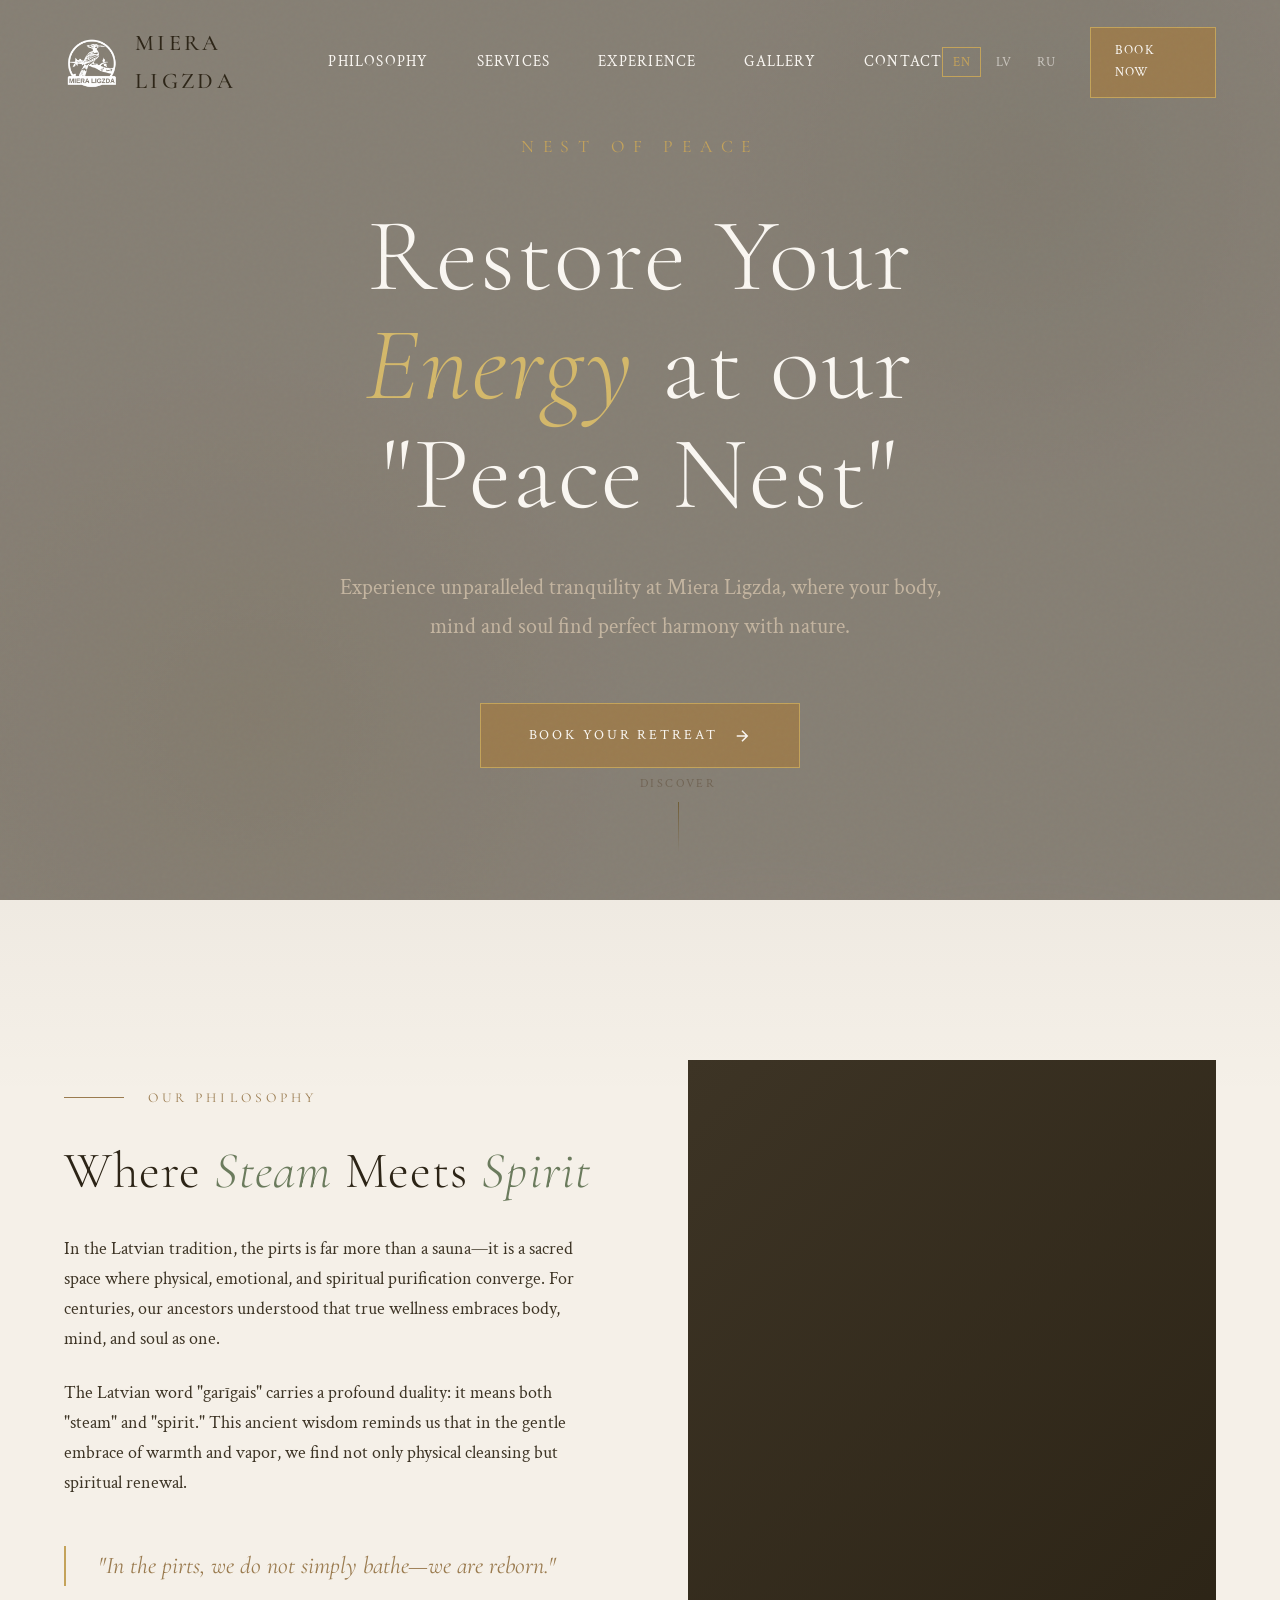
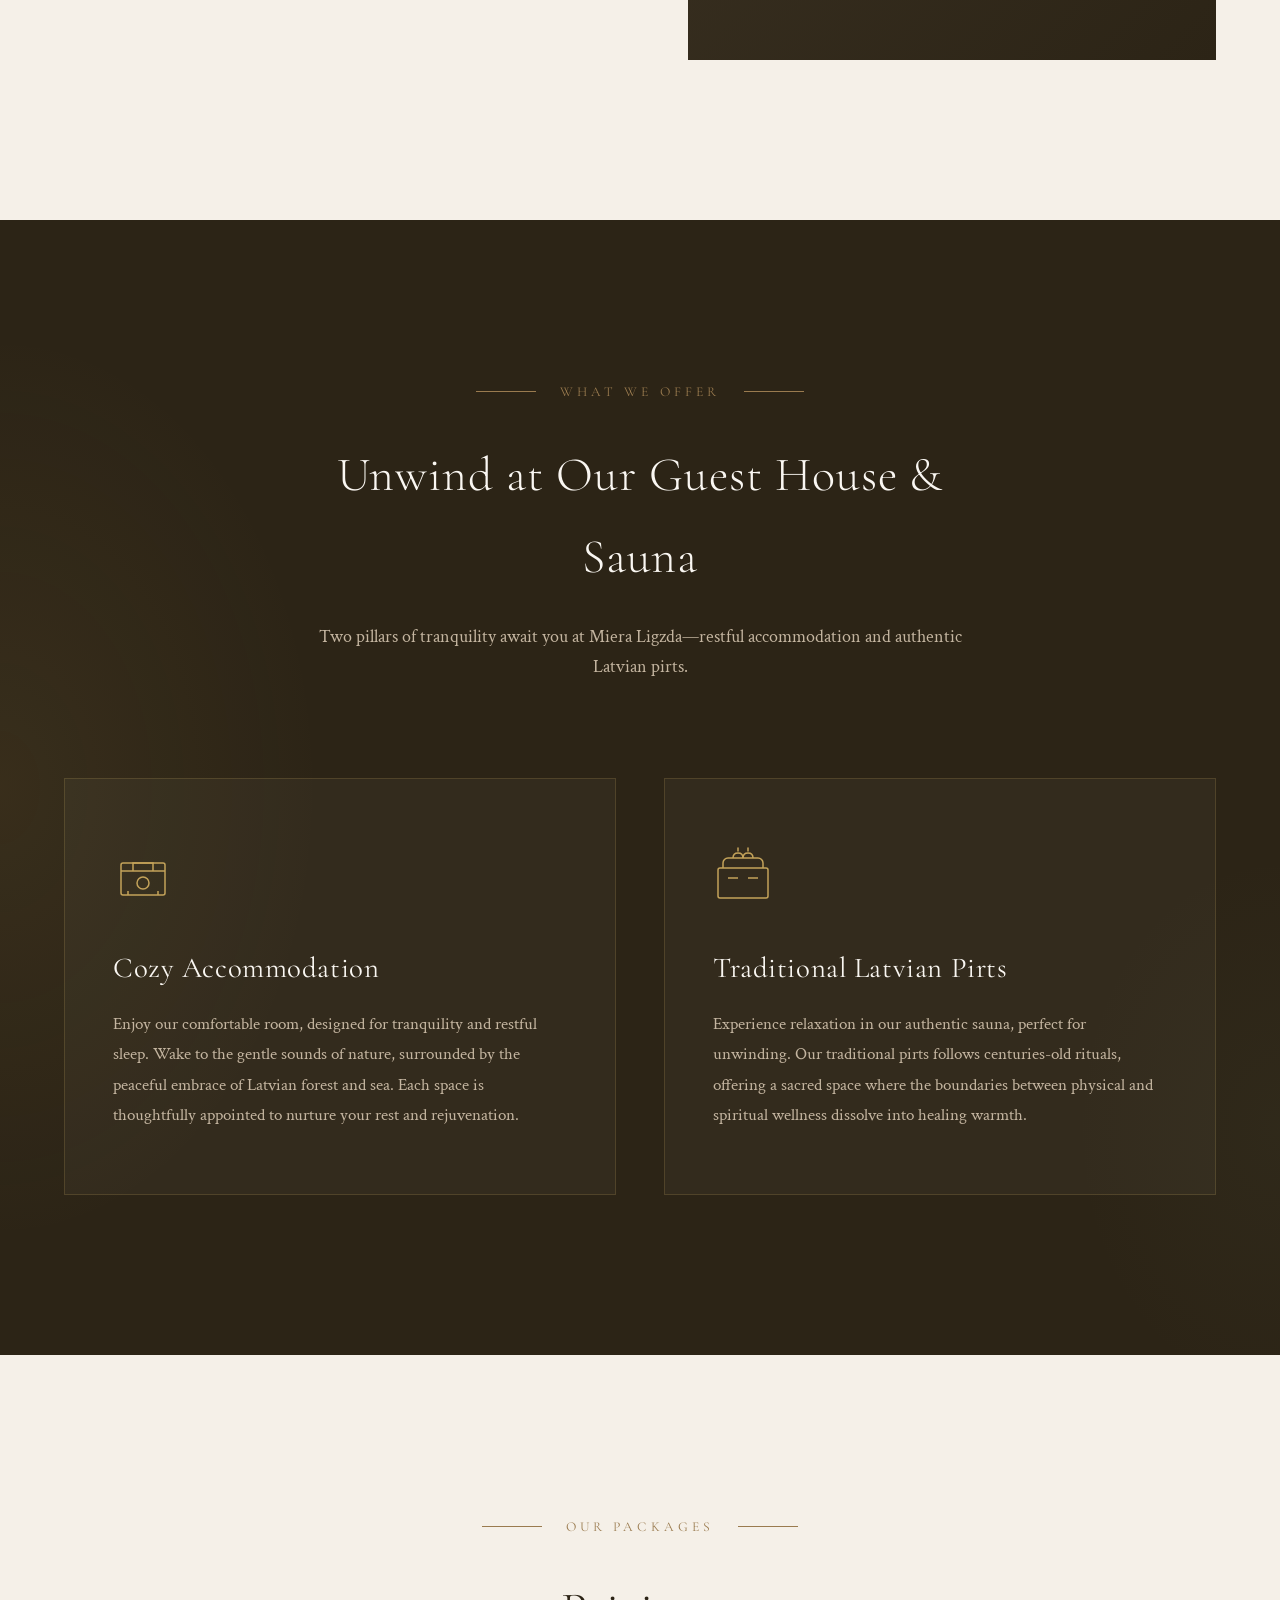
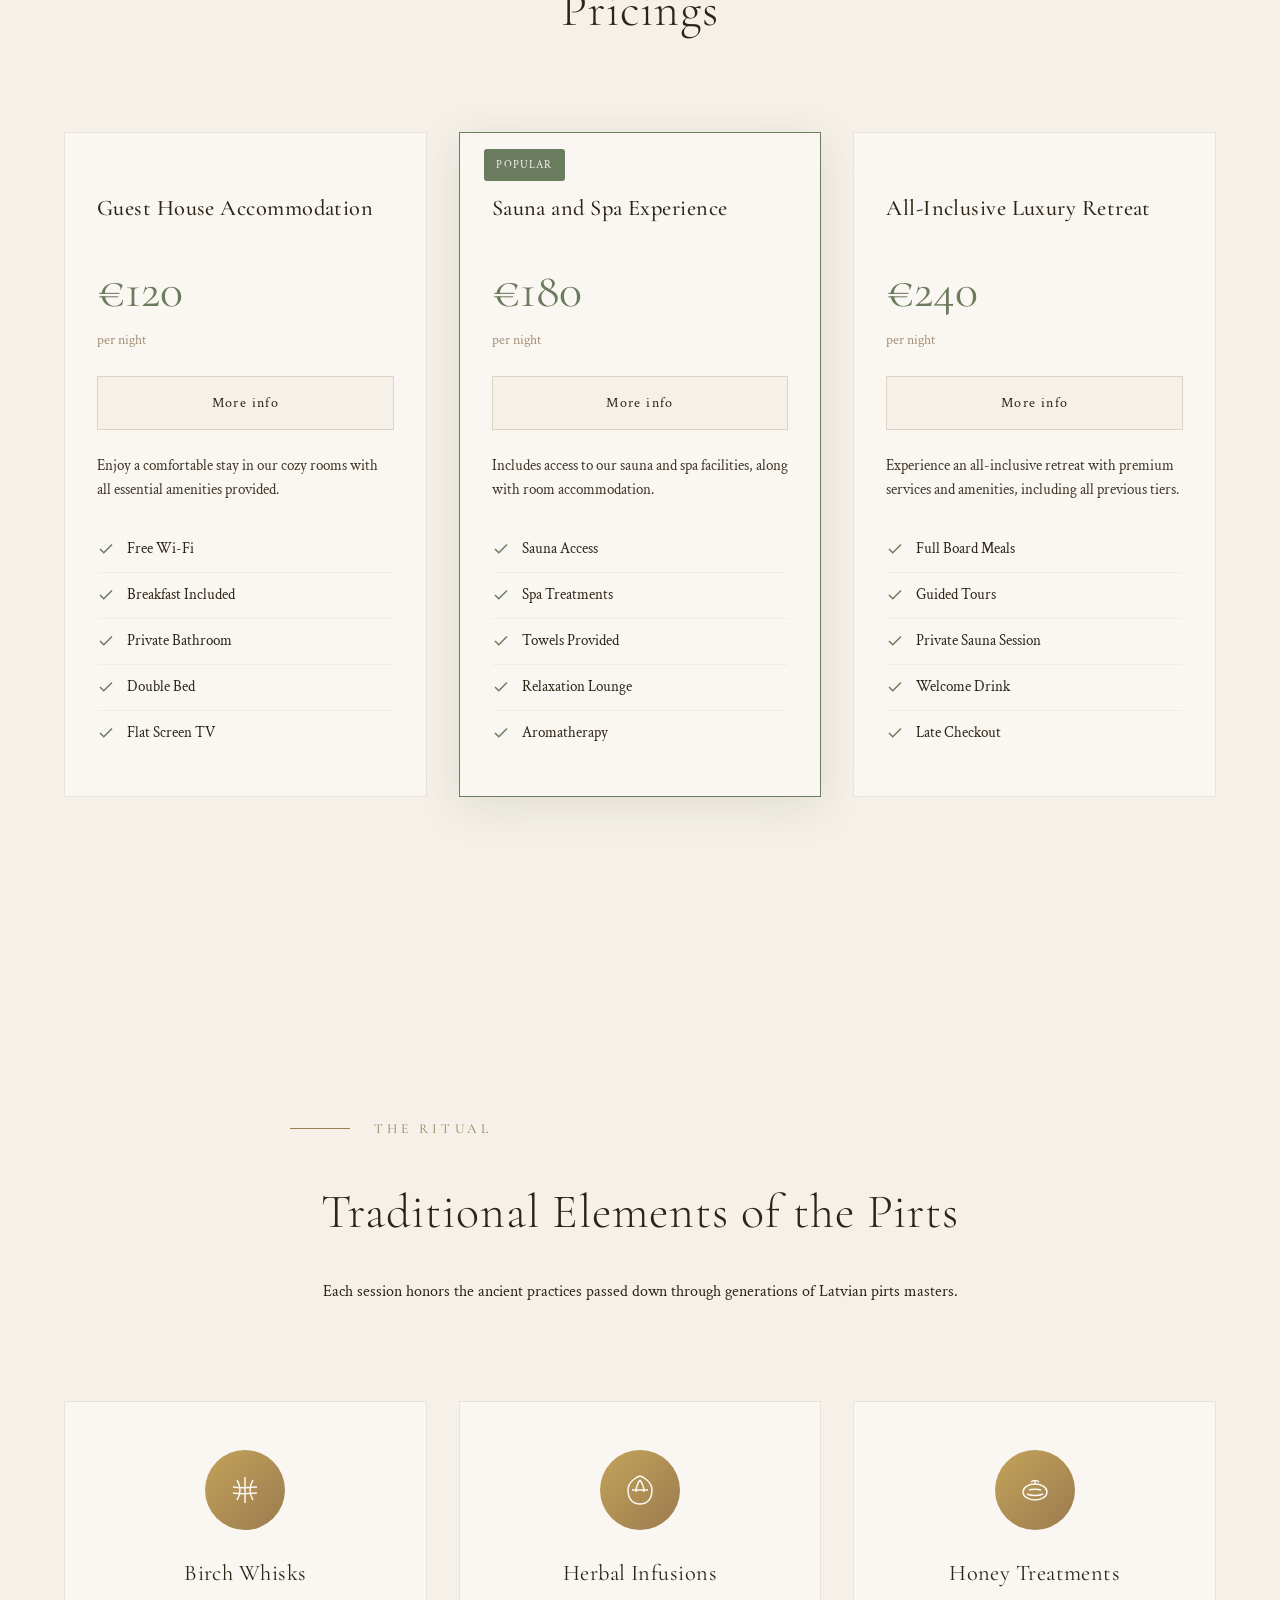
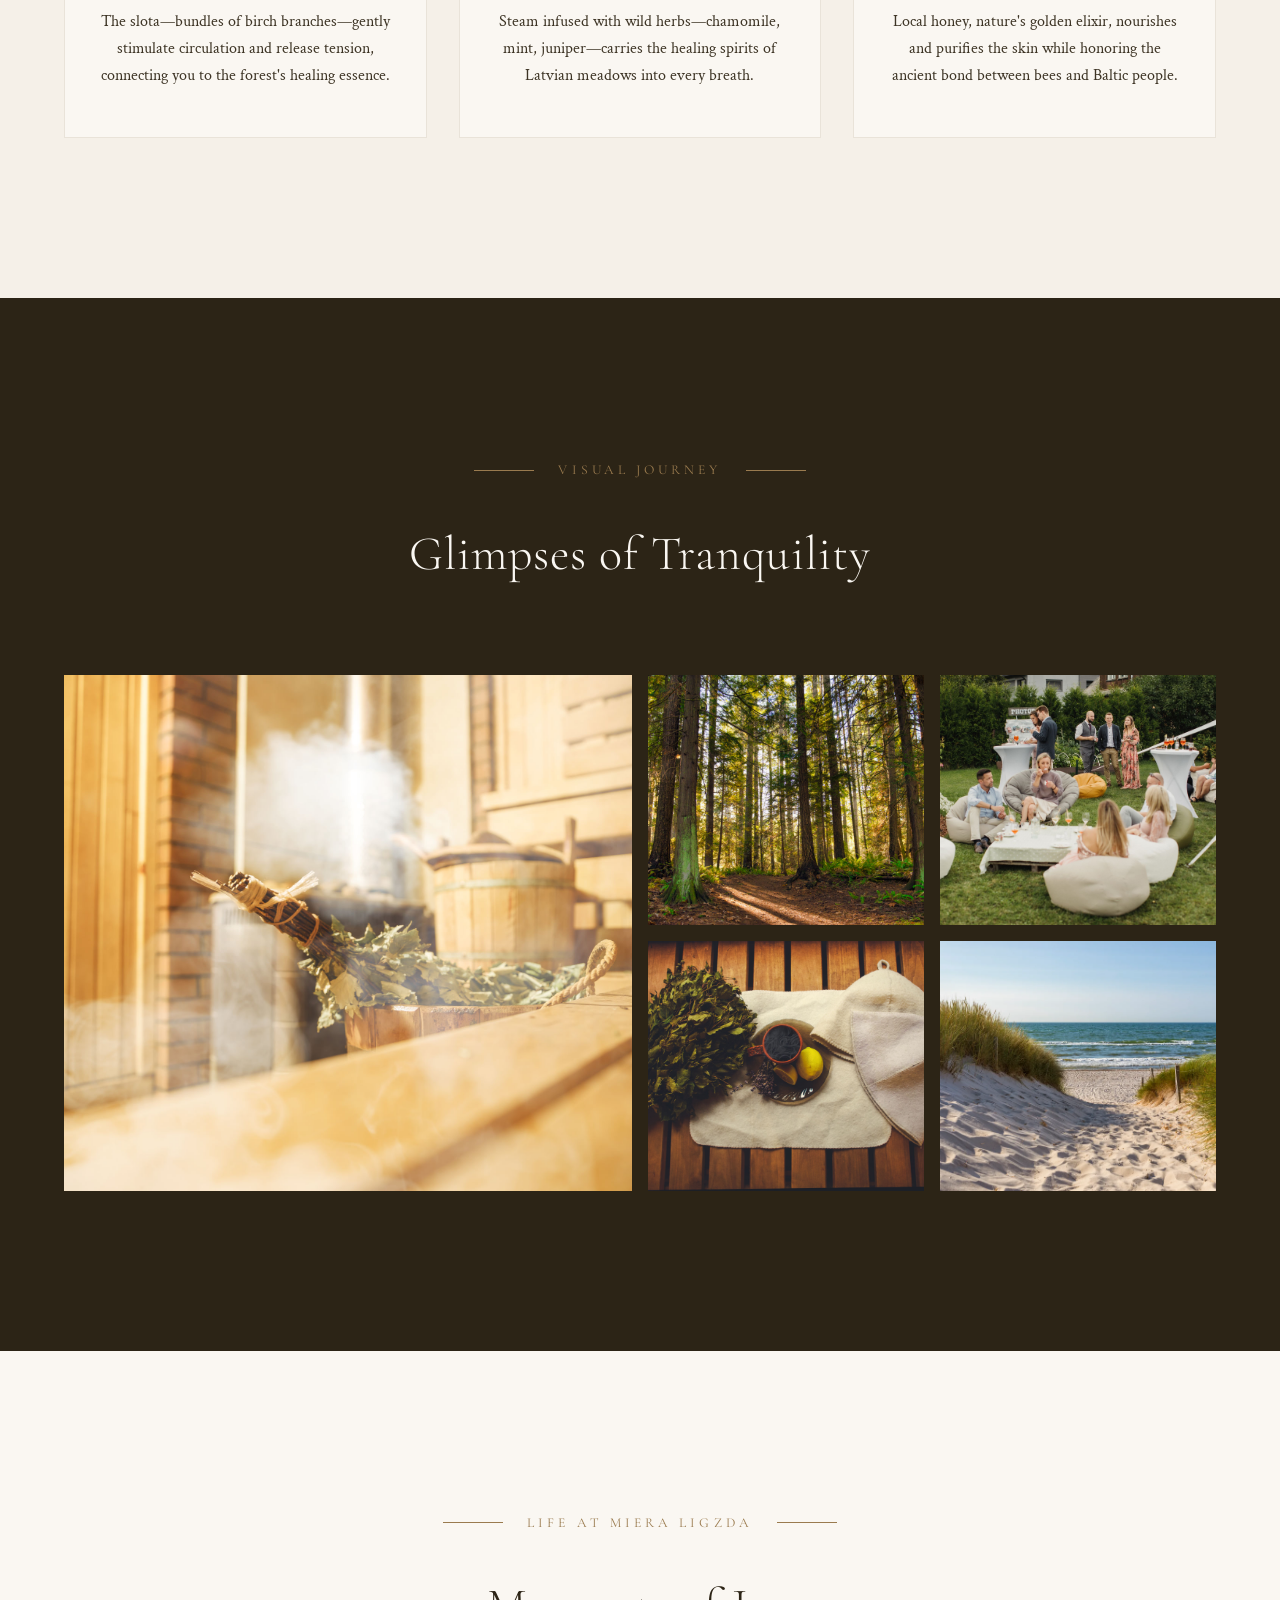
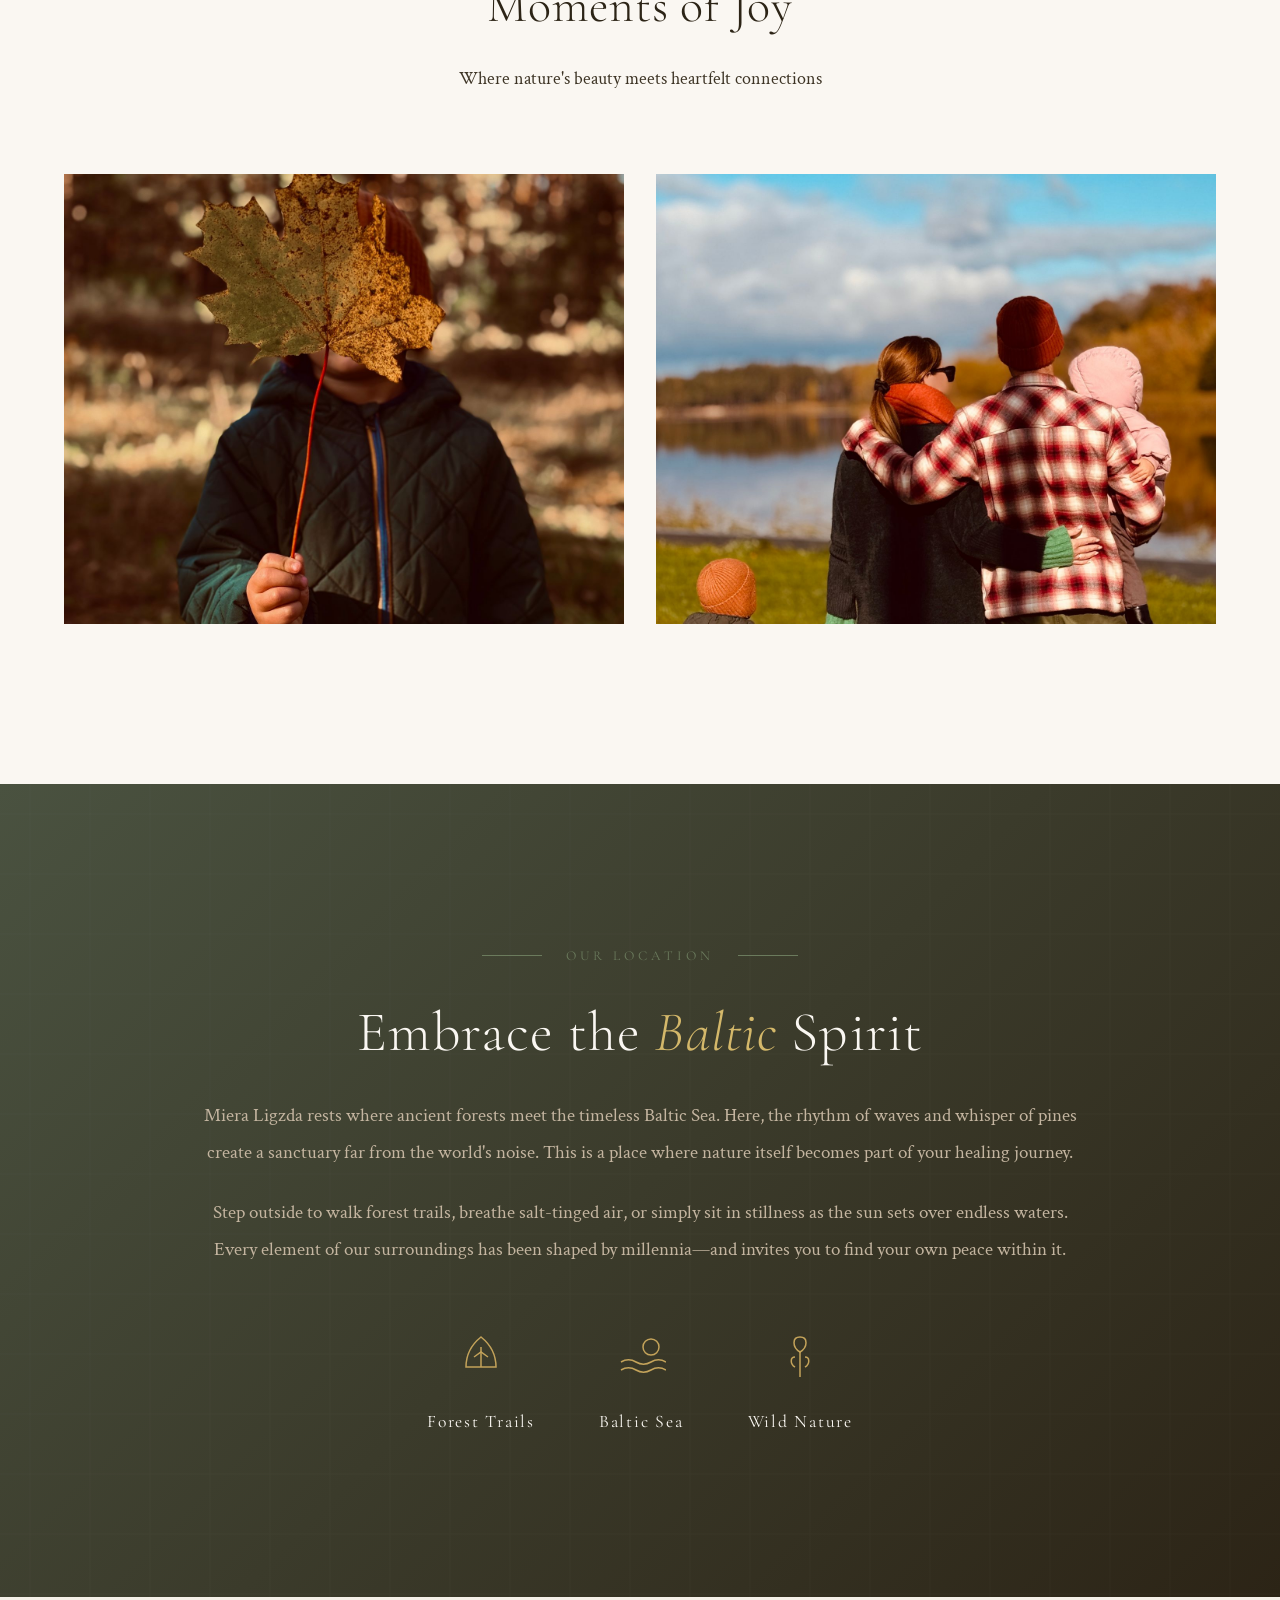
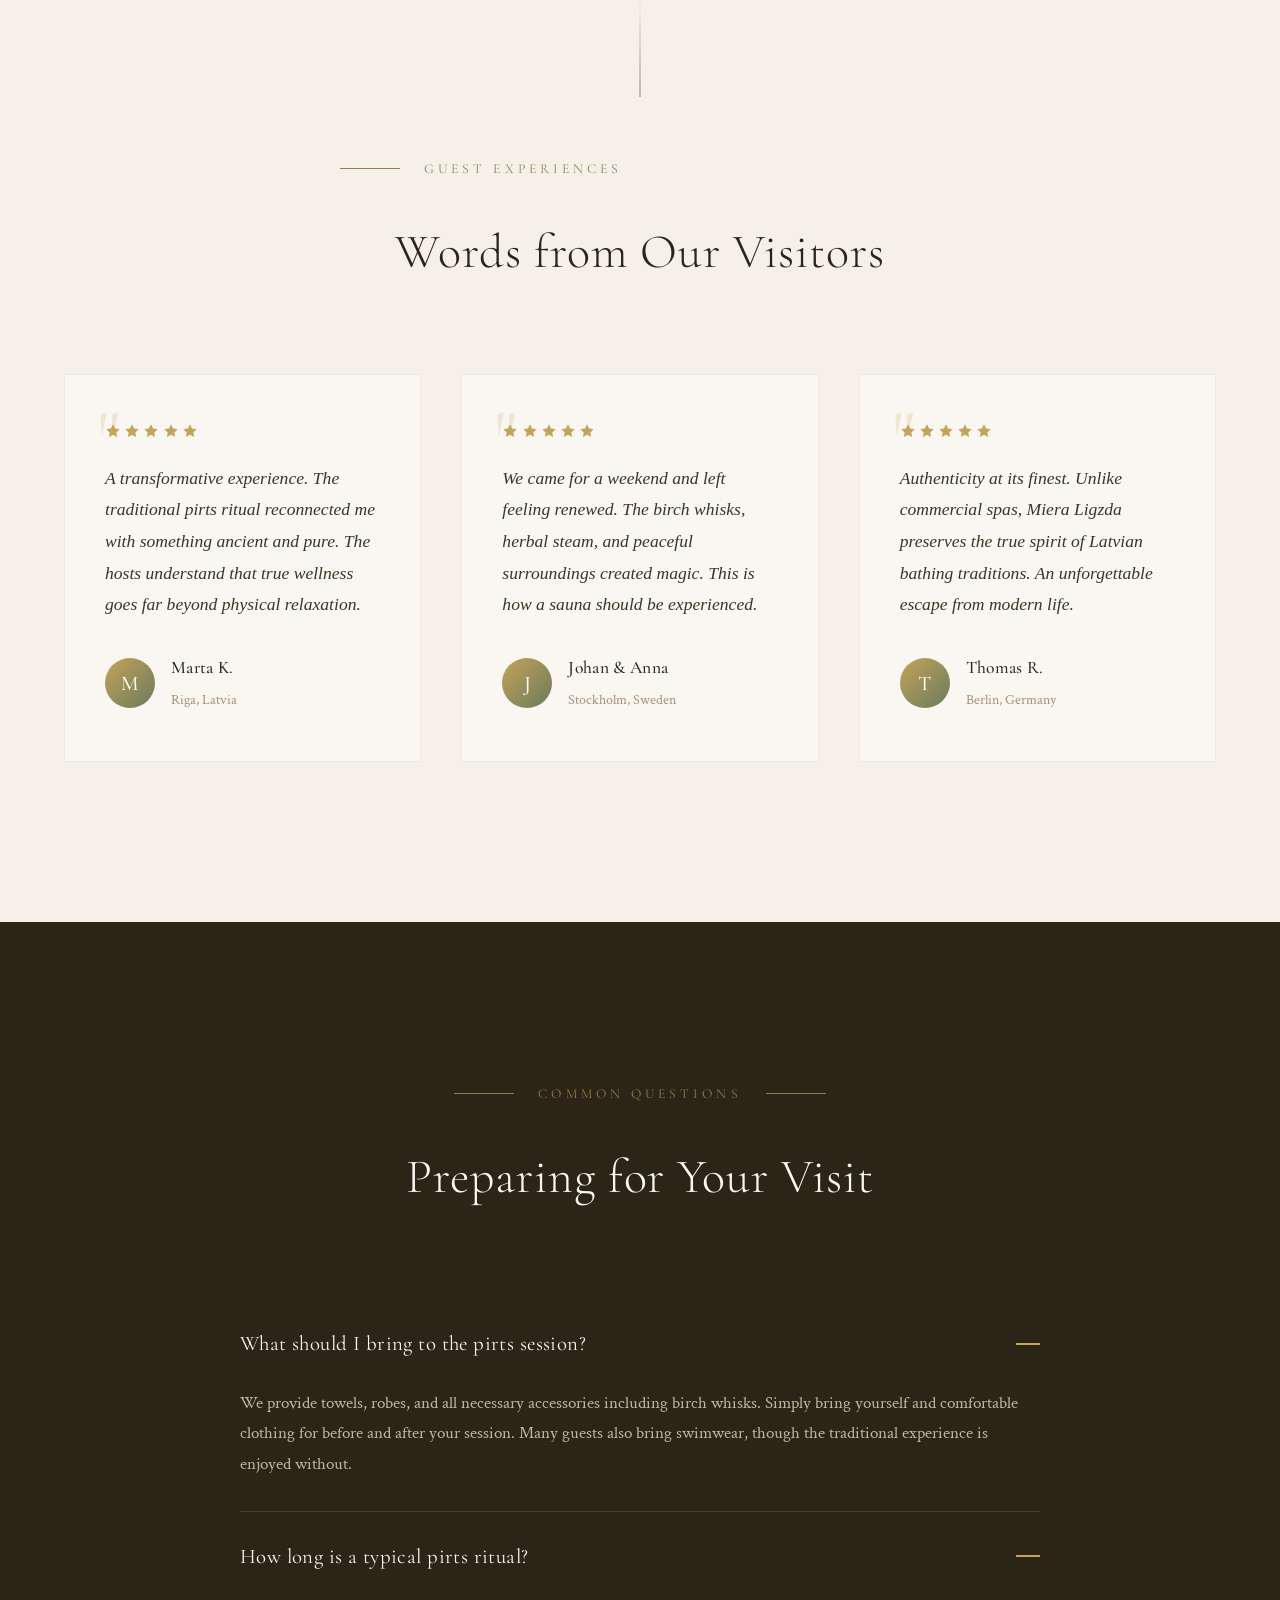
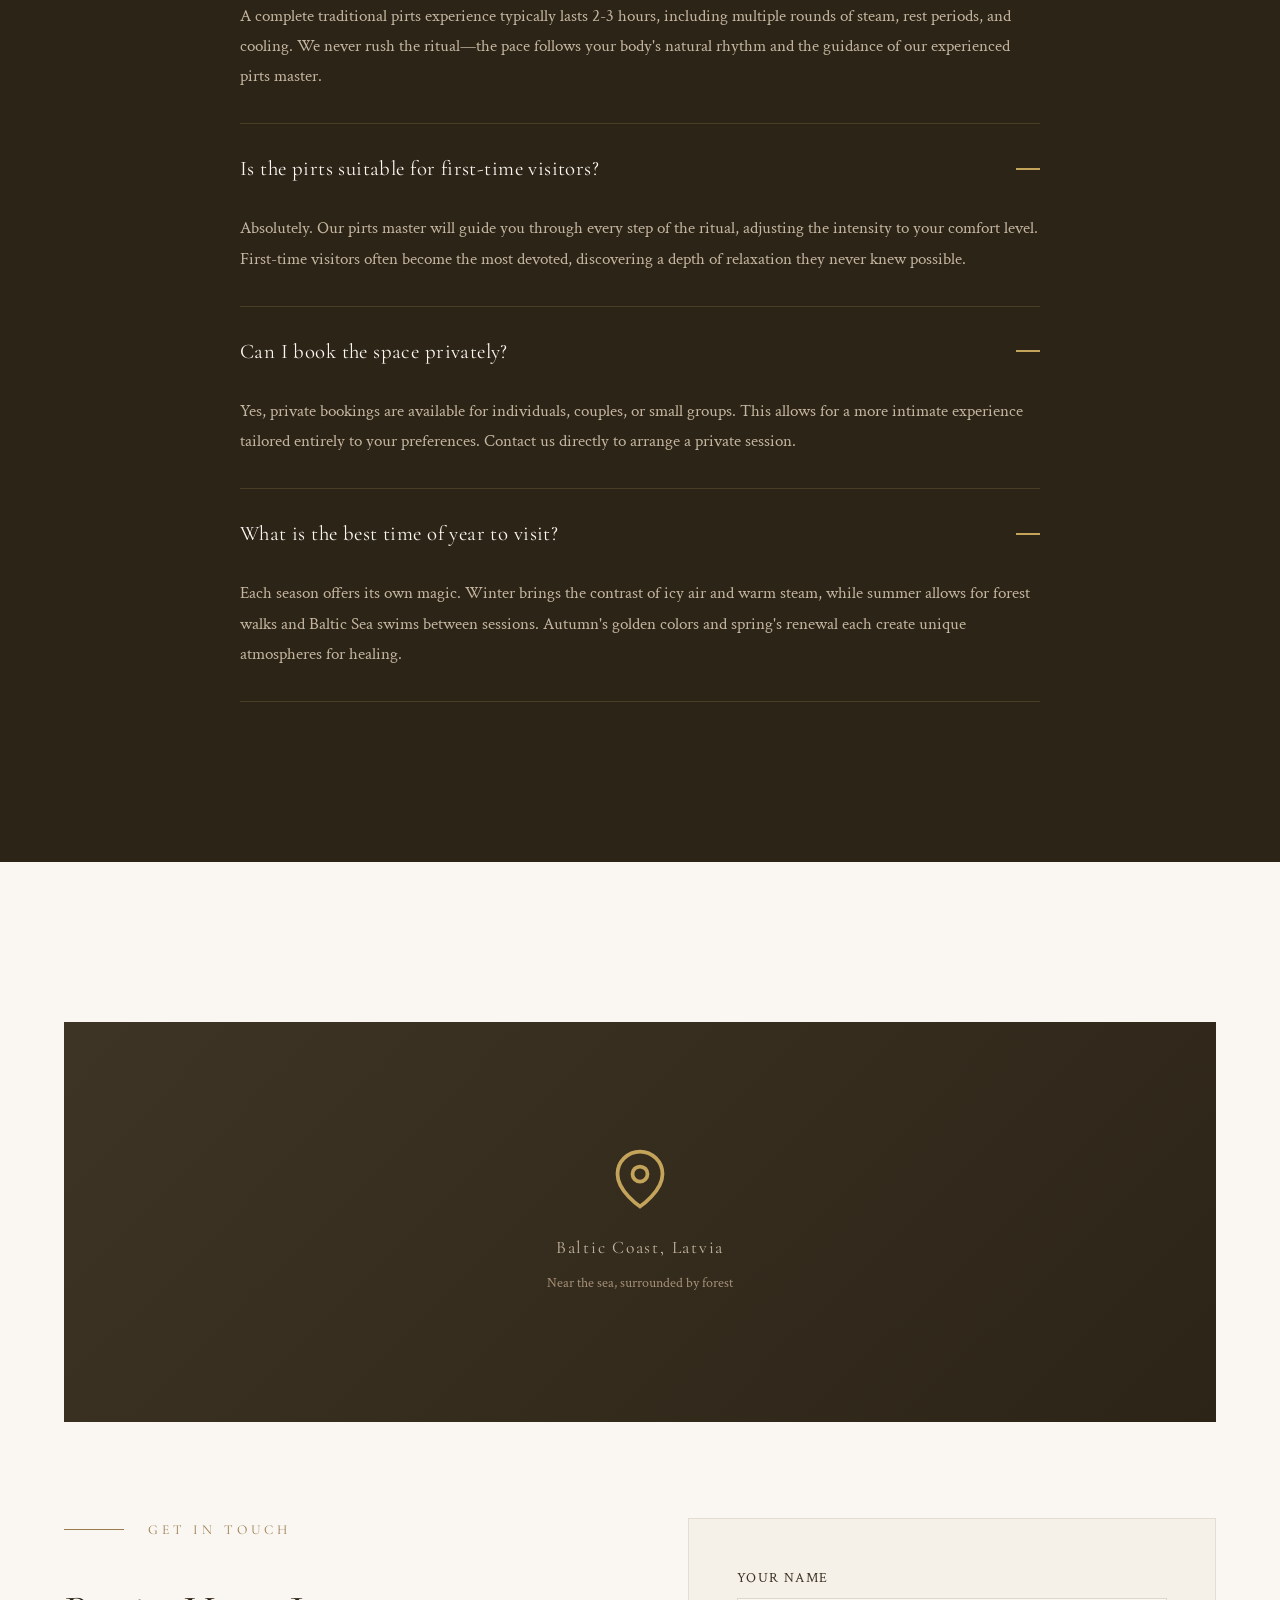
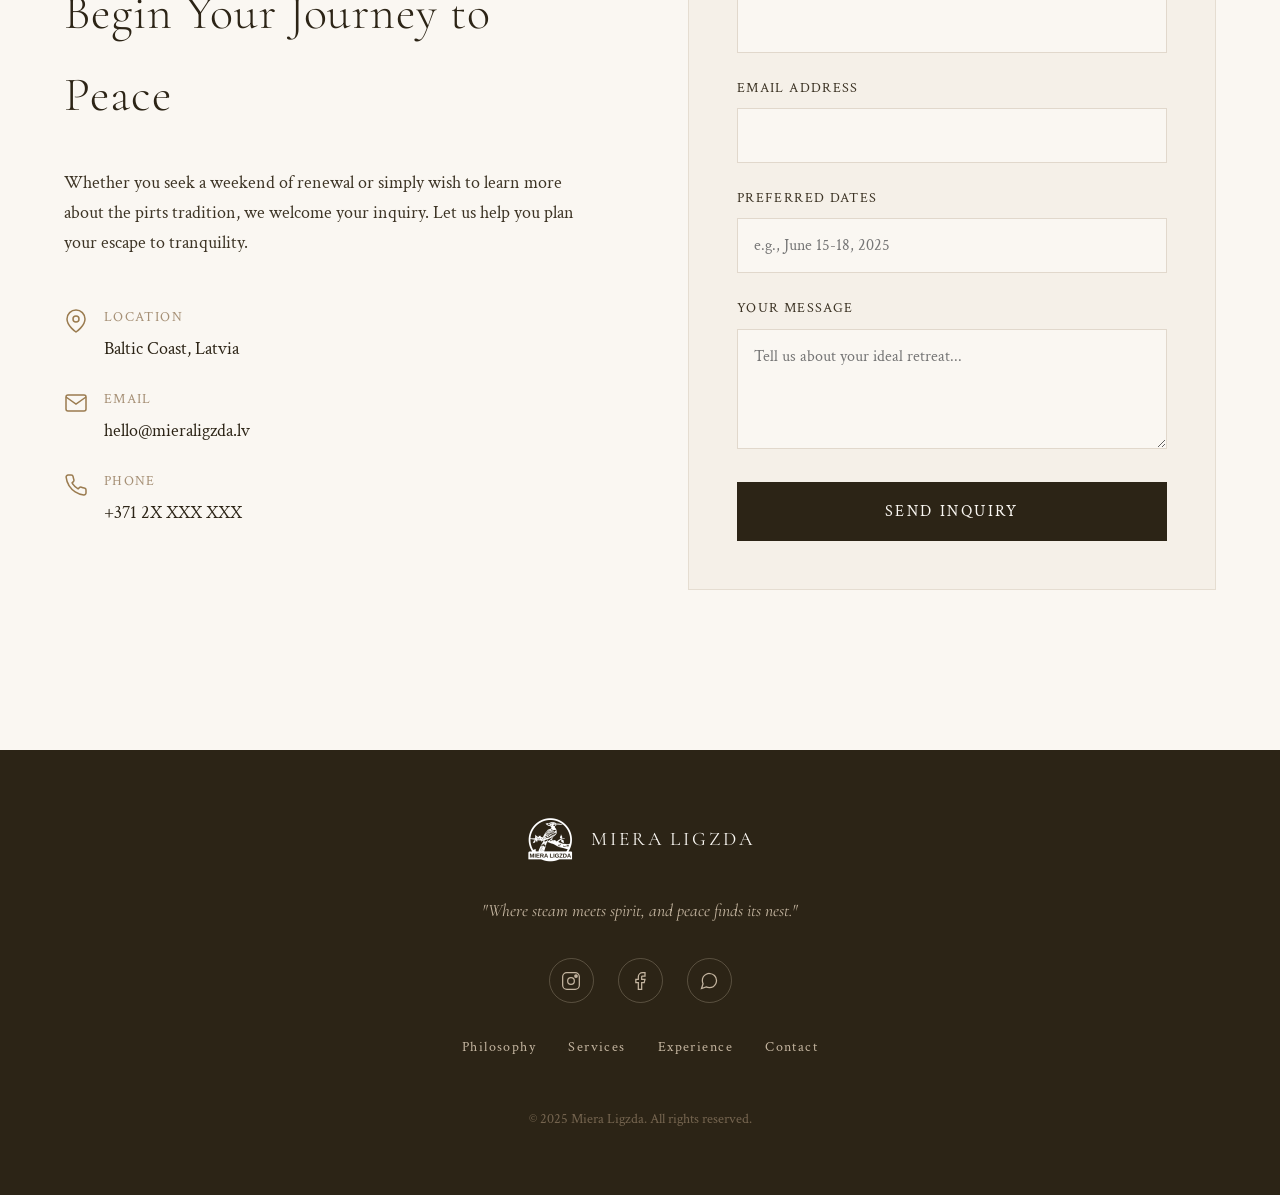
==== commit 14275061: "Add files via upload" ====
--- a/index.html
+++ b/index.html
@@ -225,13 +225,16 @@
             align-items: center;
             justify-content: center;
             position: relative;
-            background: linear-gradient(
-                135deg,
-                var(--charcoal) 0%,
-                var(--charcoal-soft) 50%,
-                #4A3D2E 100%
-            );
+            background: url('vase.jpeg') center center / cover no-repeat;
             overflow: hidden;
+        }
+
+        .hero::before {
+            content: '';
+            position: absolute;
+            inset: 0;
+            background: rgba(44, 36, 22, 0.55);
+            z-index: 1;
         }
 
         /* Steam animation */
@@ -645,6 +648,168 @@
             line-height: 1.8;
         }
 
+        /* Pricing Section */
+        .pricing {
+            padding: 10rem 4rem;
+            background: var(--cream-warm);
+        }
+
+        .pricing-header {
+            text-align: center;
+            max-width: 700px;
+            margin: 0 auto 5rem;
+        }
+
+        .pricing-header .section-label {
+            justify-content: center;
+        }
+
+        .pricing-header .section-label::after {
+            content: '';
+            width: 60px;
+            height: 1px;
+            background: var(--amber-deep);
+        }
+
+        .pricing-header h2 {
+            font-size: clamp(2rem, 4vw, 3rem);
+            font-weight: 300;
+            color: var(--charcoal);
+            margin-bottom: 1rem;
+        }
+
+        .pricing-grid {
+            display: grid;
+            grid-template-columns: repeat(3, 1fr);
+            gap: 2rem;
+            max-width: 1200px;
+            margin: 0 auto;
+        }
+
+        .pricing-card {
+            background: var(--cream-light);
+            border: 1px solid rgba(166, 144, 118, 0.2);
+            padding: 2.5rem 2rem;
+            transition: all 0.4s ease;
+            position: relative;
+        }
+
+        .pricing-card.featured {
+            border-color: var(--forest-sage);
+            box-shadow: 0 10px 40px rgba(107, 123, 93, 0.15);
+        }
+
+        .pricing-card:hover {
+            transform: translateY(-8px);
+            box-shadow: 0 20px 60px rgba(44, 36, 22, 0.12);
+        }
+
+        .popular-badge {
+            position: absolute;
+            top: 1rem;
+            left: 1.5rem;
+            background: var(--forest-sage);
+            color: var(--cream-light);
+            font-size: 0.7rem;
+            letter-spacing: 0.1em;
+            text-transform: uppercase;
+            padding: 0.4rem 0.8rem;
+            border-radius: 3px;
+        }
+
+        .pricing-card h3 {
+            font-family: 'Cormorant Garamond', serif;
+            font-size: 1.4rem;
+            font-weight: 500;
+            color: var(--charcoal);
+            margin-bottom: 1.5rem;
+            margin-top: 1rem;
+        }
+
+        .pricing-amount {
+            margin-bottom: 1.5rem;
+        }
+
+        .pricing-amount .price {
+            font-family: 'Cormorant Garamond', serif;
+            font-size: 3rem;
+            font-weight: 400;
+            color: var(--forest-sage);
+        }
+
+        .pricing-amount .period {
+            display: block;
+            font-size: 0.9rem;
+            color: var(--stone-warm);
+            margin-top: -0.3rem;
+        }
+
+        .pricing-btn {
+            display: block;
+            width: 100%;
+            padding: 0.9rem 1.5rem;
+            background: var(--cream-warm);
+            color: var(--charcoal);
+            text-decoration: none;
+            text-align: center;
+            font-size: 0.85rem;
+            letter-spacing: 0.1em;
+            border: 1px solid rgba(166, 144, 118, 0.3);
+            transition: all 0.3s ease;
+            margin-bottom: 1.5rem;
+        }
+
+        .pricing-btn:hover {
+            background: var(--charcoal);
+            color: var(--cream-light);
+            border-color: var(--charcoal);
+        }
+
+        .pricing-description {
+            font-size: 0.95rem;
+            color: var(--charcoal-soft);
+            line-height: 1.6;
+            margin-bottom: 1.5rem;
+        }
+
+        .pricing-features {
+            list-style: none;
+        }
+
+        .pricing-features li {
+            display: flex;
+            align-items: center;
+            gap: 0.75rem;
+            padding: 0.6rem 0;
+            font-size: 0.95rem;
+            color: var(--charcoal);
+            border-bottom: 1px solid rgba(166, 144, 118, 0.1);
+        }
+
+        .pricing-features li:last-child {
+            border-bottom: none;
+        }
+
+        .pricing-features li svg {
+            width: 18px;
+            height: 18px;
+            color: var(--forest-sage);
+            flex-shrink: 0;
+        }
+
+        @media (max-width: 1024px) {
+            .pricing-grid {
+                grid-template-columns: 1fr;
+                max-width: 450px;
+            }
+        }
+
+        @media (max-width: 768px) {
+            .pricing {
+                padding: 6rem 2rem;
+            }
+        }
+
         /* Experience Section */
         .experience {
             padding: 10rem 4rem;
@@ -834,6 +999,115 @@
                 grid-column: span 1;
                 grid-row: span 1;
                 height: 250px;
+            }
+        }
+
+        /* Moments Section */
+        .moments {
+            padding: 10rem 4rem;
+            background: var(--cream-light);
+        }
+
+        .moments-header {
+            text-align: center;
+            max-width: 700px;
+            margin: 0 auto 5rem;
+        }
+
+        .moments-header .section-label {
+            justify-content: center;
+        }
+
+        .moments-header .section-label::after {
+            content: '';
+            width: 60px;
+            height: 1px;
+            background: var(--amber-deep);
+        }
+
+        .moments-header h2 {
+            font-size: clamp(2rem, 4vw, 3rem);
+            font-weight: 300;
+            color: var(--charcoal);
+            margin-bottom: 1rem;
+        }
+
+        .moments-header p {
+            font-size: 1.1rem;
+            color: var(--charcoal-soft);
+        }
+
+        .moments-grid {
+            display: grid;
+            grid-template-columns: repeat(2, 1fr);
+            gap: 2rem;
+            max-width: 1200px;
+            margin: 0 auto;
+        }
+
+        .moments-item {
+            position: relative;
+            height: 450px;
+            overflow: hidden;
+            cursor: pointer;
+        }
+
+        .moments-item img {
+            width: 100%;
+            height: 100%;
+            object-fit: cover;
+            transition: transform 0.6s ease;
+        }
+
+        .moments-item:hover img {
+            transform: scale(1.08);
+        }
+
+        .moments-overlay {
+            position: absolute;
+            inset: 0;
+            background: linear-gradient(to top, rgba(44, 36, 22, 0.85) 0%, rgba(44, 36, 22, 0.2) 50%, transparent 100%);
+            display: flex;
+            flex-direction: column;
+            justify-content: flex-end;
+            padding: 2.5rem;
+            opacity: 0;
+            transition: opacity 0.4s ease;
+        }
+
+        .moments-item:hover .moments-overlay {
+            opacity: 1;
+        }
+
+        .moments-overlay h3 {
+            font-family: 'Cormorant Garamond', serif;
+            font-size: 1.8rem;
+            font-weight: 400;
+            color: var(--cream-light);
+            margin-bottom: 0.5rem;
+        }
+
+        .moments-overlay p {
+            font-size: 1rem;
+            color: var(--stone-light);
+            line-height: 1.6;
+        }
+
+        @media (max-width: 768px) {
+            .moments {
+                padding: 6rem 2rem;
+            }
+
+            .moments-grid {
+                grid-template-columns: 1fr;
+            }
+
+            .moments-item {
+                height: 350px;
+            }
+
+            .moments-overlay {
+                opacity: 1;
             }
         }
 
@@ -1736,8 +2010,8 @@
         <div class="hero-pattern"></div>
         <div class="hero-content">
             <p class="hero-subtitle">Nest of Peace</p>
-            <h1 class="hero-title">Experience <em>Ultimate</em> Relaxation</h1>
-            <p class="hero-description">Discover unparalleled tranquility at Miera Ligzda, where soothing sauna and serene surroundings await in the heart of the Baltic Sea.</p>
+            <h1 class="hero-title">Restore Your <em>Energy</em> at our "Peace Nest"</h1>
+            <p class="hero-description">Experience unparalleled tranquility at Miera Ligzda, where your body, mind and soul find perfect harmony with nature.</p>
             <a href="#contact" class="hero-cta">
                 Book Your Retreat
                 <svg viewBox="0 0 24 24" fill="none" stroke="currentColor" stroke-width="2">
@@ -1807,6 +2081,65 @@
         </div>
     </section>
 
+    <!-- Pricing Section -->
+    <section class="pricing" id="pricing">
+        <div class="pricing-header reveal">
+            <div class="section-label">Our Packages</div>
+            <h2>Pricings</h2>
+        </div>
+        <div class="pricing-grid">
+            <div class="pricing-card reveal">
+                <h3>Guest House Accommodation</h3>
+                <div class="pricing-amount">
+                    <span class="price">€120</span>
+                    <span class="period">per night</span>
+                </div>
+                <a href="#contact" class="pricing-btn">More info</a>
+                <p class="pricing-description">Enjoy a comfortable stay in our cozy rooms with all essential amenities provided.</p>
+                <ul class="pricing-features">
+                    <li><svg viewBox="0 0 24 24" fill="none" stroke="currentColor" stroke-width="2"><polyline points="20 6 9 17 4 12"/></svg>Free Wi-Fi</li>
+                    <li><svg viewBox="0 0 24 24" fill="none" stroke="currentColor" stroke-width="2"><polyline points="20 6 9 17 4 12"/></svg>Breakfast Included</li>
+                    <li><svg viewBox="0 0 24 24" fill="none" stroke="currentColor" stroke-width="2"><polyline points="20 6 9 17 4 12"/></svg>Private Bathroom</li>
+                    <li><svg viewBox="0 0 24 24" fill="none" stroke="currentColor" stroke-width="2"><polyline points="20 6 9 17 4 12"/></svg>Double Bed</li>
+                    <li><svg viewBox="0 0 24 24" fill="none" stroke="currentColor" stroke-width="2"><polyline points="20 6 9 17 4 12"/></svg>Flat Screen TV</li>
+                </ul>
+            </div>
+            <div class="pricing-card featured reveal">
+                <span class="popular-badge">Popular</span>
+                <h3>Sauna and Spa Experience</h3>
+                <div class="pricing-amount">
+                    <span class="price">€180</span>
+                    <span class="period">per night</span>
+                </div>
+                <a href="#contact" class="pricing-btn">More info</a>
+                <p class="pricing-description">Includes access to our sauna and spa facilities, along with room accommodation.</p>
+                <ul class="pricing-features">
+                    <li><svg viewBox="0 0 24 24" fill="none" stroke="currentColor" stroke-width="2"><polyline points="20 6 9 17 4 12"/></svg>Sauna Access</li>
+                    <li><svg viewBox="0 0 24 24" fill="none" stroke="currentColor" stroke-width="2"><polyline points="20 6 9 17 4 12"/></svg>Spa Treatments</li>
+                    <li><svg viewBox="0 0 24 24" fill="none" stroke="currentColor" stroke-width="2"><polyline points="20 6 9 17 4 12"/></svg>Towels Provided</li>
+                    <li><svg viewBox="0 0 24 24" fill="none" stroke="currentColor" stroke-width="2"><polyline points="20 6 9 17 4 12"/></svg>Relaxation Lounge</li>
+                    <li><svg viewBox="0 0 24 24" fill="none" stroke="currentColor" stroke-width="2"><polyline points="20 6 9 17 4 12"/></svg>Aromatherapy</li>
+                </ul>
+            </div>
+            <div class="pricing-card reveal">
+                <h3>All-Inclusive Luxury Retreat</h3>
+                <div class="pricing-amount">
+                    <span class="price">€240</span>
+                    <span class="period">per night</span>
+                </div>
+                <a href="#contact" class="pricing-btn">More info</a>
+                <p class="pricing-description">Experience an all-inclusive retreat with premium services and amenities, including all previous tiers.</p>
+                <ul class="pricing-features">
+                    <li><svg viewBox="0 0 24 24" fill="none" stroke="currentColor" stroke-width="2"><polyline points="20 6 9 17 4 12"/></svg>Full Board Meals</li>
+                    <li><svg viewBox="0 0 24 24" fill="none" stroke="currentColor" stroke-width="2"><polyline points="20 6 9 17 4 12"/></svg>Guided Tours</li>
+                    <li><svg viewBox="0 0 24 24" fill="none" stroke="currentColor" stroke-width="2"><polyline points="20 6 9 17 4 12"/></svg>Private Sauna Session</li>
+                    <li><svg viewBox="0 0 24 24" fill="none" stroke="currentColor" stroke-width="2"><polyline points="20 6 9 17 4 12"/></svg>Welcome Drink</li>
+                    <li><svg viewBox="0 0 24 24" fill="none" stroke="currentColor" stroke-width="2"><polyline points="20 6 9 17 4 12"/></svg>Late Checkout</li>
+                </ul>
+            </div>
+        </div>
+    </section>
+
     <!-- Experience Section -->
     <section class="experience" id="experience">
         <div class="experience-header reveal">
@@ -1860,28 +2193,43 @@
         </div>
         <div class="gallery-grid">
             <div class="gallery-item reveal">
-                <div class="gallery-placeholder">
-                    <span>Sauna Interior</span>
+                <img src="sauna.jpg" alt="Traditional Latvian Sauna Interior">
+            </div>
+            <div class="gallery-item reveal">
+                <img src="forest.jpg" alt="Peaceful Forest Path">
+            </div>
+            <div class="gallery-item reveal">
+                <img src="party.jpg" alt="Celebration Moments">
+            </div>
+            <div class="gallery-item reveal">
+                <img src="tea.jpg" alt="Herbal Tea Experience">
+            </div>
+            <div class="gallery-item reveal">
+                <img src="beach.jpeg" alt="Baltic Beach">
+            </div>
+        </div>
+    </section>
+
+    <!-- Moments Section -->
+    <section class="moments" id="moments">
+        <div class="moments-header reveal">
+            <div class="section-label">Life at Miera Ligzda</div>
+            <h2>Moments of Joy</h2>
+            <p>Where nature's beauty meets heartfelt connections</p>
+        </div>
+        <div class="moments-grid">
+            <div class="moments-item reveal">
+                <img src="leaf.jpg" alt="Nature's Details">
+                <div class="moments-overlay">
+                    <h3>Nature's Embrace</h3>
+                    <p>Find peace in the smallest details of the natural world</p>
                 </div>
             </div>
-            <div class="gallery-item reveal">
-                <div class="gallery-placeholder">
-                    <span>Forest Path</span>
-                </div>
-            </div>
-            <div class="gallery-item reveal">
-                <div class="gallery-placeholder">
-                    <span>Baltic Shore</span>
-                </div>
-            </div>
-            <div class="gallery-item reveal">
-                <div class="gallery-placeholder">
-                    <span>Guest Room</span>
-                </div>
-            </div>
-            <div class="gallery-item reveal">
-                <div class="gallery-placeholder">
-                    <span>Birch Whisks</span>
+            <div class="moments-item reveal">
+                <img src="family.jpg" alt="Family Moments">
+                <div class="moments-overlay">
+                    <h3>Cherished Bonds</h3>
+                    <p>Create lasting memories with those who matter most</p>
                 </div>
             </div>
         </div>
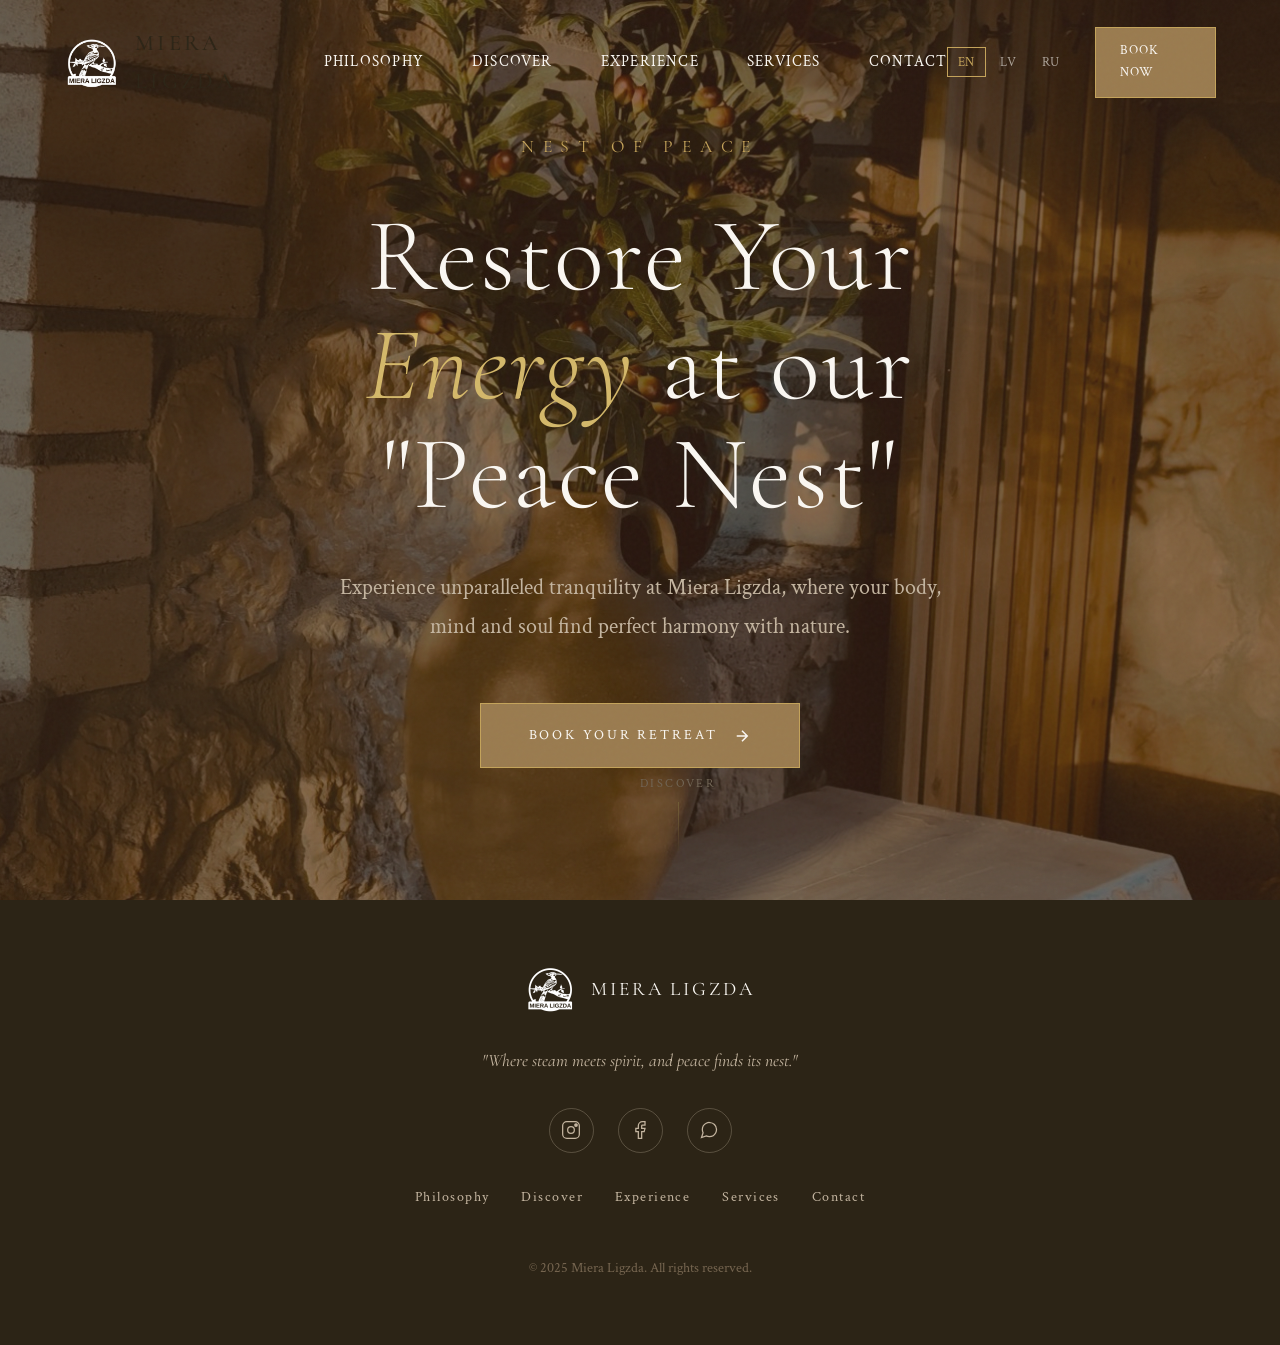
==== commit de8e437d: "Add files via upload" ====
--- a/index.html
+++ b/index.html
@@ -10,1980 +10,21 @@
     <link rel="preconnect" href="https://fonts.googleapis.com">
     <link rel="preconnect" href="https://fonts.gstatic.com" crossorigin>
     <link href="https://fonts.googleapis.com/css2?family=Cormorant+Garamond:ital,wght@0,300;0,400;0,500;0,600;1,300;1,400&family=Crimson+Text:ital,wght@0,400;0,600;1,400&display=swap" rel="stylesheet">
-
-    <style>
-        :root {
-            --amber-deep: #9A7B4F;
-            --amber-warm: #C4A35A;
-            --amber-glow: #D4B86A;
-            --stone-warm: #A69076;
-            --stone-light: #C4B5A0;
-            --forest-sage: #6B7B5D;
-            --forest-deep: #4A5240;
-            --cream-warm: #F5F0E8;
-            --cream-light: #FAF7F2;
-            --charcoal: #2C2416;
-            --charcoal-soft: #3D3425;
-            --steam-white: rgba(255, 252, 245, 0.6);
-        }
-
-        * {
-            margin: 0;
-            padding: 0;
-            box-sizing: border-box;
-        }
-
-        html {
-            scroll-behavior: smooth;
-        }
-
-        body {
-            font-family: 'Crimson Text', Georgia, serif;
-            background-color: var(--cream-warm);
-            color: var(--charcoal);
-            line-height: 1.7;
-            overflow-x: hidden;
-        }
-
-        /* Grain overlay for texture */
-        body::before {
-            content: '';
-            position: fixed;
-            top: 0;
-            left: 0;
-            width: 100%;
-            height: 100%;
-            pointer-events: none;
-            opacity: 0.03;
-            z-index: 9999;
-            background-image: url("data:image/svg+xml,%3Csvg viewBox='0 0 256 256' xmlns='http://www.w3.org/2000/svg'%3E%3Cfilter id='noise'%3E%3CfeTurbulence type='fractalNoise' baseFrequency='0.9' numOctaves='4' stitchTiles='stitch'/%3E%3C/filter%3E%3Crect width='100%25' height='100%25' filter='url(%23noise)'/%3E%3C/svg%3E");
-        }
-
-        /* Typography */
-        h1, h2, h3, h4 {
-            font-family: 'Cormorant Garamond', Georgia, serif;
-            font-weight: 400;
-            letter-spacing: 0.02em;
-        }
-
-        /* Navigation */
-        .nav {
-            position: fixed;
-            top: 0;
-            left: 0;
-            right: 0;
-            z-index: 1000;
-            padding: 1.5rem 4rem;
-            display: flex;
-            justify-content: space-between;
-            align-items: center;
-            transition: all 0.5s cubic-bezier(0.4, 0, 0.2, 1);
-        }
-
-        .nav.scrolled {
-            background: rgba(245, 240, 232, 0.95);
-            backdrop-filter: blur(10px);
-            padding: 1rem 4rem;
-            box-shadow: 0 2px 30px rgba(44, 36, 22, 0.08);
-        }
-
-        .logo {
-            display: flex;
-            align-items: center;
-            gap: 1rem;
-            text-decoration: none;
-            color: var(--charcoal);
-        }
-
-        .logo-icon {
-            width: 55px;
-            height: 55px;
-            transition: all 0.3s ease;
-            object-fit: contain;
-        }
-
-        /* On dark hero - invert to white */
-        .nav:not(.scrolled) .logo-icon {
-            filter: invert(1);
-        }
-
-        /* On scrolled light background - keep black */
-        .nav.scrolled .logo-icon {
-            filter: none;
-        }
-
-        .logo:hover .logo-icon {
-            transform: scale(1.05);
-        }
-
-        .logo-text {
-            font-family: 'Cormorant Garamond', serif;
-            font-size: 1.4rem;
-            font-weight: 500;
-            letter-spacing: 0.15em;
-            text-transform: uppercase;
-        }
-
-        .nav-links {
-            display: flex;
-            gap: 3rem;
-            list-style: none;
-        }
-
-        .nav-links a {
-            text-decoration: none;
-            color: var(--charcoal);
-            font-size: 0.95rem;
-            letter-spacing: 0.08em;
-            text-transform: uppercase;
-            position: relative;
-            padding: 0.5rem 0;
-        }
-
-        .nav-links a::after {
-            content: '';
-            position: absolute;
-            bottom: 0;
-            left: 0;
-            width: 0;
-            height: 1px;
-            background: var(--amber-deep);
-            transition: width 0.3s ease;
-        }
-
-        .nav-links a:hover::after {
-            width: 100%;
-        }
-
-        /* Nav Right (Language + Book Now) */
-        .nav-right {
-            display: flex;
-            align-items: center;
-            gap: 1.5rem;
-        }
-
-        .lang-selector {
-            display: flex;
-            gap: 0.25rem;
-        }
-
-        .lang-btn {
-            background: transparent;
-            border: 1px solid transparent;
-            color: var(--charcoal);
-            font-family: 'Crimson Text', serif;
-            font-size: 0.8rem;
-            letter-spacing: 0.05em;
-            padding: 0.4rem 0.6rem;
-            cursor: pointer;
-            transition: all 0.3s ease;
-            opacity: 0.6;
-        }
-
-        .lang-btn:hover {
-            opacity: 1;
-        }
-
-        .lang-btn.active {
-            opacity: 1;
-            border-color: var(--amber-deep);
-            color: var(--amber-deep);
-        }
-
-        .nav-book-btn {
-            background: var(--amber-deep);
-            color: var(--cream-light);
-            text-decoration: none;
-            font-size: 0.8rem;
-            letter-spacing: 0.1em;
-            text-transform: uppercase;
-            padding: 0.8rem 1.5rem;
-            border: 1px solid var(--amber-warm);
-            transition: all 0.3s ease;
-        }
-
-        .nav-book-btn:hover {
-            background: transparent;
-            color: var(--amber-deep);
-        }
-
-        /* Light text on dark hero */
-        .nav:not(.scrolled) .nav-links a,
-        .nav:not(.scrolled) .lang-btn {
-            color: var(--cream-light);
-        }
-
-        .nav:not(.scrolled) .lang-btn.active {
-            color: var(--amber-warm);
-            border-color: var(--amber-warm);
-        }
-
-        /* Hero Section */
-        .hero {
-            min-height: 100vh;
-            display: flex;
-            align-items: center;
-            justify-content: center;
-            position: relative;
-            background: url('vase.jpeg') center center / cover no-repeat;
-            overflow: hidden;
-        }
-
-        .hero::before {
-            content: '';
-            position: absolute;
-            inset: 0;
-            background: rgba(44, 36, 22, 0.55);
-            z-index: 1;
-        }
-
-        /* Steam animation */
-        .steam-container {
-            position: absolute;
-            inset: 0;
-            overflow: hidden;
-            opacity: 0.4;
-        }
-
-        .steam {
-            position: absolute;
-            bottom: -50%;
-            width: 100%;
-            height: 200%;
-            background:
-                radial-gradient(ellipse 80% 50% at 20% 100%, var(--steam-white) 0%, transparent 50%),
-                radial-gradient(ellipse 60% 40% at 60% 90%, var(--steam-white) 0%, transparent 45%),
-                radial-gradient(ellipse 70% 45% at 80% 95%, var(--steam-white) 0%, transparent 50%);
-            animation: steamRise 12s ease-in-out infinite;
-        }
-
-        .steam:nth-child(2) {
-            animation-delay: -4s;
-            opacity: 0.6;
-        }
-
-        .steam:nth-child(3) {
-            animation-delay: -8s;
-            opacity: 0.3;
-        }
-
-        @keyframes steamRise {
-            0%, 100% {
-                transform: translateY(10%) scale(1);
-                opacity: 0.4;
-            }
-            50% {
-                transform: translateY(-5%) scale(1.1);
-                opacity: 0.6;
-            }
-        }
-
-        /* Decorative elements */
-        .hero-pattern {
-            position: absolute;
-            inset: 0;
-            background-image:
-                radial-gradient(circle at 20% 80%, rgba(196, 163, 90, 0.1) 0%, transparent 30%),
-                radial-gradient(circle at 80% 20%, rgba(107, 123, 93, 0.08) 0%, transparent 25%);
-        }
-
-        .hero-content {
-            position: relative;
-            z-index: 2;
-            text-align: center;
-            padding: 2rem;
-            max-width: 900px;
-        }
-
-        .hero-subtitle {
-            font-family: 'Cormorant Garamond', serif;
-            font-size: 1.1rem;
-            letter-spacing: 0.5em;
-            text-transform: uppercase;
-            color: var(--amber-warm);
-            margin-bottom: 2.5rem;
-            opacity: 0;
-            animation: fadeUp 1s ease forwards 0.3s;
-        }
-
-        .hero-title {
-            font-size: clamp(3rem, 9vw, 6.5rem);
-            font-weight: 300;
-            color: var(--cream-light);
-            line-height: 1.05;
-            margin-bottom: 2.5rem;
-            opacity: 0;
-            animation: fadeUp 1s ease forwards 0.5s;
-        }
-
-        .hero-title em {
-            font-style: italic;
-            color: var(--amber-glow);
-        }
-
-        .hero-description {
-            font-size: 1.35rem;
-            color: var(--stone-light);
-            max-width: 650px;
-            margin: 0 auto 3.5rem;
-            line-height: 1.8;
-            opacity: 0;
-            animation: fadeUp 1s ease forwards 0.7s;
-        }
-
-        .hero-cta {
-            display: inline-flex;
-            align-items: center;
-            gap: 1rem;
-            padding: 1.2rem 3rem;
-            background: var(--amber-deep);
-            color: var(--cream-light);
-            text-decoration: none;
-            font-size: 0.9rem;
-            letter-spacing: 0.2em;
-            text-transform: uppercase;
-            border: 1px solid var(--amber-warm);
-            transition: all 0.4s ease;
-            opacity: 0;
-            animation: fadeUp 1s ease forwards 0.9s;
-            position: relative;
-            overflow: hidden;
-        }
-
-        .hero-cta:hover {
-            background: transparent;
-            color: var(--amber-warm);
-            transform: translateY(-2px);
-        }
-
-        .hero-cta svg {
-            width: 18px;
-            height: 18px;
-            transition: transform 0.3s ease;
-        }
-
-        .hero-cta:hover svg {
-            transform: translateX(5px);
-        }
-
-        @keyframes fadeUp {
-            from {
-                opacity: 0;
-                transform: translateY(30px);
-            }
-            to {
-                opacity: 1;
-                transform: translateY(0);
-            }
-        }
-
-        /* Scroll indicator */
-        .scroll-indicator {
-            position: absolute;
-            bottom: 3rem;
-            left: 50%;
-            transform: translateX(-50%);
-            display: flex;
-            flex-direction: column;
-            align-items: center;
-            gap: 0.5rem;
-            color: var(--stone-light);
-            font-size: 0.75rem;
-            letter-spacing: 0.2em;
-            text-transform: uppercase;
-            opacity: 0;
-            animation: fadeUp 1s ease forwards 1.2s;
-        }
-
-        .scroll-line {
-            width: 1px;
-            height: 50px;
-            background: linear-gradient(to bottom, var(--amber-warm), transparent);
-            animation: scrollPulse 2s ease-in-out infinite;
-        }
-
-        @keyframes scrollPulse {
-            0%, 100% { opacity: 0.3; height: 50px; }
-            50% { opacity: 1; height: 70px; }
-        }
-
-        /* Philosophy Section */
-        .philosophy {
-            padding: 10rem 4rem;
-            background: var(--cream-warm);
-            position: relative;
-        }
-
-        .philosophy::before {
-            content: '';
-            position: absolute;
-            top: 0;
-            left: 0;
-            right: 0;
-            height: 200px;
-            background: linear-gradient(to bottom, var(--charcoal), transparent);
-            opacity: 0.03;
-        }
-
-        .section-label {
-            font-family: 'Cormorant Garamond', serif;
-            font-size: 0.85rem;
-            letter-spacing: 0.3em;
-            text-transform: uppercase;
-            color: var(--amber-deep);
-            margin-bottom: 2rem;
-            display: flex;
-            align-items: center;
-            gap: 1.5rem;
-        }
-
-        .section-label::before {
-            content: '';
-            width: 60px;
-            height: 1px;
-            background: var(--amber-deep);
-        }
-
-        .philosophy-grid {
-            display: grid;
-            grid-template-columns: 1fr 1fr;
-            gap: 6rem;
-            max-width: 1400px;
-            margin: 0 auto;
-            align-items: center;
-        }
-
-        .philosophy-content h2 {
-            font-size: clamp(2rem, 4vw, 3.5rem);
-            font-weight: 300;
-            line-height: 1.2;
-            margin-bottom: 2rem;
-            color: var(--charcoal);
-        }
-
-        .philosophy-content h2 em {
-            font-style: italic;
-            color: var(--forest-sage);
-        }
-
-        .philosophy-text {
-            font-size: 1.1rem;
-            color: var(--charcoal-soft);
-            margin-bottom: 1.5rem;
-        }
-
-        .philosophy-quote {
-            font-family: 'Cormorant Garamond', serif;
-            font-size: 1.5rem;
-            font-style: italic;
-            color: var(--amber-deep);
-            padding-left: 2rem;
-            border-left: 2px solid var(--amber-warm);
-            margin: 3rem 0;
-        }
-
-        .philosophy-visual {
-            position: relative;
-            height: 600px;
-        }
-
-        .philosophy-image {
-            position: absolute;
-            background: var(--stone-warm);
-            overflow: hidden;
-        }
-
-        .philosophy-image.main {
-            width: 80%;
-            height: 70%;
-            right: 0;
-            top: 10%;
-            background: linear-gradient(135deg, var(--charcoal-soft) 0%, var(--charcoal) 100%);
-            display: flex;
-            align-items: center;
-            justify-content: center;
-        }
-
-        .philosophy-image.main.video-only {
-            width: 100%;
-            height: 100%;
-            top: 0;
-            right: 0;
-        }
-
-        .philosophy-image.accent {
-            width: 45%;
-            height: 40%;
-            left: 0;
-            bottom: 0;
-            background: linear-gradient(135deg, var(--amber-deep) 0%, var(--amber-warm) 100%);
-            display: flex;
-            align-items: center;
-            justify-content: center;
-            z-index: 2;
-        }
-
-        .image-placeholder {
-            color: var(--cream-light);
-            font-family: 'Cormorant Garamond', serif;
-            font-size: 1rem;
-            letter-spacing: 0.2em;
-            text-transform: uppercase;
-            opacity: 0.6;
-        }
-
-        .philosophy-video,
-        .philosophy-img {
-            width: 100%;
-            height: 100%;
-            object-fit: cover;
-        }
-
-        /* Services Section */
-        .services {
-            padding: 10rem 4rem;
-            background: var(--charcoal);
-            position: relative;
-            overflow: hidden;
-        }
-
-        .services::before {
-            content: '';
-            position: absolute;
-            inset: 0;
-            background:
-                radial-gradient(ellipse 50% 80% at 0% 50%, rgba(196, 163, 90, 0.08) 0%, transparent 50%),
-                radial-gradient(ellipse 40% 60% at 100% 80%, rgba(107, 123, 93, 0.06) 0%, transparent 40%);
-        }
-
-        .services-header {
-            text-align: center;
-            max-width: 700px;
-            margin: 0 auto 6rem;
-            position: relative;
-            z-index: 1;
-        }
-
-        .services-header .section-label {
-            justify-content: center;
-        }
-
-        .services-header .section-label::after {
-            content: '';
-            width: 60px;
-            height: 1px;
-            background: var(--amber-deep);
-        }
-
-        .services-header h2 {
-            font-size: clamp(2rem, 4vw, 3rem);
-            font-weight: 300;
-            color: var(--cream-light);
-            margin-bottom: 1.5rem;
-        }
-
-        .services-header p {
-            color: var(--stone-light);
-            font-size: 1.1rem;
-        }
-
-        .services-grid {
-            display: grid;
-            grid-template-columns: repeat(2, 1fr);
-            gap: 3rem;
-            max-width: 1200px;
-            margin: 0 auto;
-            position: relative;
-            z-index: 1;
-        }
-
-        .service-card {
-            background: rgba(255, 252, 245, 0.03);
-            border: 1px solid rgba(196, 163, 90, 0.2);
-            padding: 4rem 3rem;
-            transition: all 0.5s ease;
-            position: relative;
-            overflow: hidden;
-        }
-
-        .service-card::before {
-            content: '';
-            position: absolute;
-            top: 0;
-            left: 0;
-            width: 100%;
-            height: 3px;
-            background: linear-gradient(90deg, var(--amber-deep), var(--forest-sage));
-            transform: scaleX(0);
-            transform-origin: left;
-            transition: transform 0.5s ease;
-        }
-
-        .service-card:hover {
-            background: rgba(255, 252, 245, 0.06);
-            transform: translateY(-5px);
-        }
-
-        .service-card:hover::before {
-            transform: scaleX(1);
-        }
-
-        .service-icon {
-            width: 60px;
-            height: 60px;
-            margin-bottom: 2rem;
-            color: var(--amber-warm);
-        }
-
-        .service-card h3 {
-            font-size: 1.8rem;
-            font-weight: 400;
-            color: var(--cream-light);
-            margin-bottom: 1rem;
-        }
-
-        .service-card p {
-            color: var(--stone-light);
-            font-size: 1.05rem;
-            line-height: 1.8;
-        }
-
-        /* Pricing Section */
-        .pricing {
-            padding: 10rem 4rem;
-            background: var(--cream-warm);
-        }
-
-        .pricing-header {
-            text-align: center;
-            max-width: 700px;
-            margin: 0 auto 5rem;
-        }
-
-        .pricing-header .section-label {
-            justify-content: center;
-        }
-
-        .pricing-header .section-label::after {
-            content: '';
-            width: 60px;
-            height: 1px;
-            background: var(--amber-deep);
-        }
-
-        .pricing-header h2 {
-            font-size: clamp(2rem, 4vw, 3rem);
-            font-weight: 300;
-            color: var(--charcoal);
-            margin-bottom: 1rem;
-        }
-
-        .pricing-grid {
-            display: grid;
-            grid-template-columns: repeat(3, 1fr);
-            gap: 2rem;
-            max-width: 1200px;
-            margin: 0 auto;
-        }
-
-        .pricing-card {
-            background: var(--cream-light);
-            border: 1px solid rgba(166, 144, 118, 0.2);
-            padding: 2.5rem 2rem;
-            transition: all 0.4s ease;
-            position: relative;
-        }
-
-        .pricing-card.featured {
-            border-color: var(--forest-sage);
-            box-shadow: 0 10px 40px rgba(107, 123, 93, 0.15);
-        }
-
-        .pricing-card:hover {
-            transform: translateY(-8px);
-            box-shadow: 0 20px 60px rgba(44, 36, 22, 0.12);
-        }
-
-        .popular-badge {
-            position: absolute;
-            top: 1rem;
-            left: 1.5rem;
-            background: var(--forest-sage);
-            color: var(--cream-light);
-            font-size: 0.7rem;
-            letter-spacing: 0.1em;
-            text-transform: uppercase;
-            padding: 0.4rem 0.8rem;
-            border-radius: 3px;
-        }
-
-        .pricing-card h3 {
-            font-family: 'Cormorant Garamond', serif;
-            font-size: 1.4rem;
-            font-weight: 500;
-            color: var(--charcoal);
-            margin-bottom: 1.5rem;
-            margin-top: 1rem;
-        }
-
-        .pricing-amount {
-            margin-bottom: 1.5rem;
-        }
-
-        .pricing-amount .price {
-            font-family: 'Cormorant Garamond', serif;
-            font-size: 3rem;
-            font-weight: 400;
-            color: var(--forest-sage);
-        }
-
-        .pricing-amount .period {
-            display: block;
-            font-size: 0.9rem;
-            color: var(--stone-warm);
-            margin-top: -0.3rem;
-        }
-
-        .pricing-btn {
-            display: block;
-            width: 100%;
-            padding: 0.9rem 1.5rem;
-            background: var(--cream-warm);
-            color: var(--charcoal);
-            text-decoration: none;
-            text-align: center;
-            font-size: 0.85rem;
-            letter-spacing: 0.1em;
-            border: 1px solid rgba(166, 144, 118, 0.3);
-            transition: all 0.3s ease;
-            margin-bottom: 1.5rem;
-        }
-
-        .pricing-btn:hover {
-            background: var(--charcoal);
-            color: var(--cream-light);
-            border-color: var(--charcoal);
-        }
-
-        .pricing-description {
-            font-size: 0.95rem;
-            color: var(--charcoal-soft);
-            line-height: 1.6;
-            margin-bottom: 1.5rem;
-        }
-
-        .pricing-features {
-            list-style: none;
-        }
-
-        .pricing-features li {
-            display: flex;
-            align-items: center;
-            gap: 0.75rem;
-            padding: 0.6rem 0;
-            font-size: 0.95rem;
-            color: var(--charcoal);
-            border-bottom: 1px solid rgba(166, 144, 118, 0.1);
-        }
-
-        .pricing-features li:last-child {
-            border-bottom: none;
-        }
-
-        .pricing-features li svg {
-            width: 18px;
-            height: 18px;
-            color: var(--forest-sage);
-            flex-shrink: 0;
-        }
-
-        @media (max-width: 1024px) {
-            .pricing-grid {
-                grid-template-columns: 1fr;
-                max-width: 450px;
-            }
-        }
-
-        @media (max-width: 768px) {
-            .pricing {
-                padding: 6rem 2rem;
-            }
-        }
-
-        /* Experience Section */
-        .experience {
-            padding: 10rem 4rem;
-            background: var(--cream-warm);
-        }
-
-        .experience-header {
-            text-align: center;
-            max-width: 700px;
-            margin: 0 auto 6rem;
-        }
-
-        .experience-header h2 {
-            font-size: clamp(2rem, 4vw, 3rem);
-            font-weight: 300;
-            color: var(--charcoal);
-            margin-bottom: 1.5rem;
-        }
-
-        .experience-items {
-            display: grid;
-            grid-template-columns: repeat(3, 1fr);
-            gap: 2rem;
-            max-width: 1200px;
-            margin: 0 auto;
-        }
-
-        .experience-item {
-            text-align: center;
-            padding: 3rem 2rem;
-            background: var(--cream-light);
-            border: 1px solid rgba(166, 144, 118, 0.2);
-            transition: all 0.4s ease;
-        }
-
-        .experience-item:hover {
-            transform: translateY(-8px);
-            box-shadow: 0 20px 60px rgba(44, 36, 22, 0.1);
-        }
-
-        .experience-icon {
-            width: 80px;
-            height: 80px;
-            margin: 0 auto 1.5rem;
-            background: linear-gradient(135deg, var(--amber-warm), var(--amber-deep));
-            border-radius: 50%;
-            display: flex;
-            align-items: center;
-            justify-content: center;
-        }
-
-        .experience-icon svg {
-            width: 36px;
-            height: 36px;
-            color: var(--cream-light);
-        }
-
-        .experience-item h3 {
-            font-size: 1.4rem;
-            color: var(--charcoal);
-            margin-bottom: 1rem;
-        }
-
-        .experience-item p {
-            color: var(--charcoal-soft);
-            font-size: 1rem;
-        }
-
-        /* Gallery Section */
-        .gallery {
-            padding: 10rem 4rem;
-            background: var(--charcoal);
-            position: relative;
-        }
-
-        .gallery-header {
-            text-align: center;
-            max-width: 600px;
-            margin: 0 auto 5rem;
-        }
-
-        .gallery-header .section-label {
-            justify-content: center;
-        }
-
-        .gallery-header .section-label::after {
-            content: '';
-            width: 60px;
-            height: 1px;
-            background: var(--amber-deep);
-        }
-
-        .gallery-header h2 {
-            font-size: clamp(2rem, 4vw, 3rem);
-            font-weight: 300;
-            color: var(--cream-light);
-            margin-bottom: 1rem;
-        }
-
-        .gallery-grid {
-            display: grid;
-            grid-template-columns: repeat(4, 1fr);
-            grid-template-rows: repeat(2, 250px);
-            gap: 1rem;
-            max-width: 1400px;
-            margin: 0 auto;
-        }
-
-        .gallery-item {
-            position: relative;
-            overflow: hidden;
-            background: var(--charcoal-soft);
-            cursor: pointer;
-        }
-
-        .gallery-item:nth-child(1) {
-            grid-column: span 2;
-            grid-row: span 2;
-        }
-
-        .gallery-item img {
-            width: 100%;
-            height: 100%;
-            object-fit: cover;
-            transition: transform 0.6s ease;
-        }
-
-        .gallery-item:hover img {
-            transform: scale(1.08);
-        }
-
-        .gallery-item::after {
-            content: '';
-            position: absolute;
-            inset: 0;
-            background: linear-gradient(to top, rgba(44, 36, 22, 0.6), transparent 50%);
-            opacity: 0;
-            transition: opacity 0.4s ease;
-        }
-
-        .gallery-item:hover::after {
-            opacity: 1;
-        }
-
-        .gallery-placeholder {
-            width: 100%;
-            height: 100%;
-            display: flex;
-            align-items: center;
-            justify-content: center;
-            background: linear-gradient(135deg, var(--charcoal-soft), var(--charcoal));
-            border: 1px solid rgba(196, 163, 90, 0.15);
-        }
-
-        .gallery-placeholder span {
-            color: var(--stone-warm);
-            font-family: 'Cormorant Garamond', serif;
-            font-size: 0.9rem;
-            letter-spacing: 0.1em;
-            opacity: 0.5;
-        }
-
-        @media (max-width: 1024px) {
-            .gallery-grid {
-                grid-template-columns: repeat(2, 1fr);
-                grid-template-rows: repeat(3, 200px);
-            }
-
-            .gallery-item:nth-child(1) {
-                grid-column: span 2;
-                grid-row: span 1;
-            }
-        }
-
-        @media (max-width: 768px) {
-            .gallery {
-                padding: 6rem 2rem;
-            }
-
-            .gallery-grid {
-                grid-template-columns: 1fr;
-                grid-template-rows: auto;
-            }
-
-            .gallery-item,
-            .gallery-item:nth-child(1) {
-                grid-column: span 1;
-                grid-row: span 1;
-                height: 250px;
-            }
-        }
-
-        /* Moments Section */
-        .moments {
-            padding: 10rem 4rem;
-            background: var(--cream-light);
-        }
-
-        .moments-header {
-            text-align: center;
-            max-width: 700px;
-            margin: 0 auto 5rem;
-        }
-
-        .moments-header .section-label {
-            justify-content: center;
-        }
-
-        .moments-header .section-label::after {
-            content: '';
-            width: 60px;
-            height: 1px;
-            background: var(--amber-deep);
-        }
-
-        .moments-header h2 {
-            font-size: clamp(2rem, 4vw, 3rem);
-            font-weight: 300;
-            color: var(--charcoal);
-            margin-bottom: 1rem;
-        }
-
-        .moments-header p {
-            font-size: 1.1rem;
-            color: var(--charcoal-soft);
-        }
-
-        .moments-grid {
-            display: grid;
-            grid-template-columns: repeat(2, 1fr);
-            gap: 2rem;
-            max-width: 1200px;
-            margin: 0 auto;
-        }
-
-        .moments-item {
-            position: relative;
-            height: 450px;
-            overflow: hidden;
-            cursor: pointer;
-        }
-
-        .moments-item img {
-            width: 100%;
-            height: 100%;
-            object-fit: cover;
-            transition: transform 0.6s ease;
-        }
-
-        .moments-item:hover img {
-            transform: scale(1.08);
-        }
-
-        .moments-overlay {
-            position: absolute;
-            inset: 0;
-            background: linear-gradient(to top, rgba(44, 36, 22, 0.85) 0%, rgba(44, 36, 22, 0.2) 50%, transparent 100%);
-            display: flex;
-            flex-direction: column;
-            justify-content: flex-end;
-            padding: 2.5rem;
-            opacity: 0;
-            transition: opacity 0.4s ease;
-        }
-
-        .moments-item:hover .moments-overlay {
-            opacity: 1;
-        }
-
-        .moments-overlay h3 {
-            font-family: 'Cormorant Garamond', serif;
-            font-size: 1.8rem;
-            font-weight: 400;
-            color: var(--cream-light);
-            margin-bottom: 0.5rem;
-        }
-
-        .moments-overlay p {
-            font-size: 1rem;
-            color: var(--stone-light);
-            line-height: 1.6;
-        }
-
-        @media (max-width: 768px) {
-            .moments {
-                padding: 6rem 2rem;
-            }
-
-            .moments-grid {
-                grid-template-columns: 1fr;
-            }
-
-            .moments-item {
-                height: 350px;
-            }
-
-            .moments-overlay {
-                opacity: 1;
-            }
-        }
-
-        /* Nature Section */
-        .nature {
-            padding: 10rem 4rem;
-            background: linear-gradient(135deg, var(--forest-deep) 0%, var(--charcoal) 100%);
-            position: relative;
-            overflow: hidden;
-        }
-
-        .nature::before {
-            content: '';
-            position: absolute;
-            inset: 0;
-            background: url("data:image/svg+xml,%3Csvg width='60' height='60' viewBox='0 0 60 60' xmlns='http://www.w3.org/2000/svg'%3E%3Cpath d='M30 0L30 60M0 30L60 30' stroke='%23ffffff' stroke-width='0.5' opacity='0.03'/%3E%3C/svg%3E");
-        }
-
-        .nature-content {
-            max-width: 900px;
-            margin: 0 auto;
-            text-align: center;
-            position: relative;
-            z-index: 1;
-        }
-
-        .nature-content .section-label {
-            justify-content: center;
-            color: var(--forest-sage);
-        }
-
-        .nature-content .section-label::before,
-        .nature-content .section-label::after {
-            background: var(--forest-sage);
-        }
-
-        .nature-content .section-label::after {
-            content: '';
-            width: 60px;
-            height: 1px;
-        }
-
-        .nature-content h2 {
-            font-size: clamp(2rem, 5vw, 3.5rem);
-            font-weight: 300;
-            color: var(--cream-light);
-            margin-bottom: 2rem;
-            line-height: 1.2;
-        }
-
-        .nature-content h2 em {
-            color: var(--amber-glow);
-            font-style: italic;
-        }
-
-        .nature-content p {
-            font-size: 1.2rem;
-            color: var(--stone-light);
-            line-height: 1.9;
-            margin-bottom: 1.5rem;
-        }
-
-        .nature-features {
-            display: flex;
-            justify-content: center;
-            gap: 4rem;
-            margin-top: 4rem;
-        }
-
-        .nature-feature {
-            text-align: center;
-        }
-
-        .nature-feature-icon {
-            width: 50px;
-            height: 50px;
-            margin: 0 auto 1rem;
-            color: var(--amber-warm);
-        }
-
-        .nature-feature span {
-            display: block;
-            color: var(--cream-light);
-            font-family: 'Cormorant Garamond', serif;
-            font-size: 1.1rem;
-            letter-spacing: 0.1em;
-        }
-
-        /* Testimonials Section */
-        .testimonials {
-            padding: 10rem 4rem;
-            background: var(--cream-warm);
-            position: relative;
-            overflow: hidden;
-        }
-
-        .testimonials::before {
-            content: '';
-            position: absolute;
-            top: 0;
-            left: 50%;
-            transform: translateX(-50%);
-            width: 1px;
-            height: 100px;
-            background: linear-gradient(to bottom, transparent, var(--amber-deep));
-        }
-
-        .testimonials-header {
-            text-align: center;
-            max-width: 600px;
-            margin: 0 auto 5rem;
-        }
-
-        .testimonials-header h2 {
-            font-size: clamp(2rem, 4vw, 3rem);
-            font-weight: 300;
-            color: var(--charcoal);
-            margin-bottom: 1rem;
-        }
-
-        .testimonials-grid {
-            display: grid;
-            grid-template-columns: repeat(3, 1fr);
-            gap: 2.5rem;
-            max-width: 1300px;
-            margin: 0 auto;
-        }
-
-        .testimonial-card {
-            background: var(--cream-light);
-            padding: 3rem 2.5rem;
-            border: 1px solid rgba(166, 144, 118, 0.15);
-            position: relative;
-            transition: all 0.4s ease;
-        }
-
-        .testimonial-card::before {
-            content: '"';
-            position: absolute;
-            top: 1.5rem;
-            left: 2rem;
-            font-family: 'Cormorant Garamond', serif;
-            font-size: 5rem;
-            color: var(--amber-warm);
-            opacity: 0.2;
-            line-height: 1;
-        }
-
-        .testimonial-card:hover {
-            transform: translateY(-5px);
-            box-shadow: 0 20px 50px rgba(44, 36, 22, 0.1);
-        }
-
-        .testimonial-text {
-            font-size: 1.1rem;
-            font-style: italic;
-            color: var(--charcoal-soft);
-            line-height: 1.8;
-            margin-bottom: 2rem;
-            position: relative;
-            z-index: 1;
-        }
-
-        .testimonial-author {
-            display: flex;
-            align-items: center;
-            gap: 1rem;
-        }
-
-        .testimonial-avatar {
-            width: 50px;
-            height: 50px;
-            border-radius: 50%;
-            background: linear-gradient(135deg, var(--amber-warm), var(--forest-sage));
-            display: flex;
-            align-items: center;
-            justify-content: center;
-            color: var(--cream-light);
-            font-family: 'Cormorant Garamond', serif;
-            font-size: 1.3rem;
-            font-weight: 500;
-        }
-
-        .testimonial-info h4 {
-            font-family: 'Cormorant Garamond', serif;
-            font-size: 1.1rem;
-            font-weight: 500;
-            color: var(--charcoal);
-            margin-bottom: 0.2rem;
-        }
-
-        .testimonial-info span {
-            font-size: 0.85rem;
-            color: var(--stone-warm);
-        }
-
-        .testimonial-stars {
-            display: flex;
-            gap: 0.2rem;
-            margin-bottom: 1.5rem;
-        }
-
-        .testimonial-stars svg {
-            width: 16px;
-            height: 16px;
-            fill: var(--amber-warm);
-        }
-
-        @media (max-width: 1024px) {
-            .testimonials-grid {
-                grid-template-columns: repeat(2, 1fr);
-            }
-        }
-
-        @media (max-width: 768px) {
-            .testimonials {
-                padding: 6rem 2rem;
-            }
-
-            .testimonials-grid {
-                grid-template-columns: 1fr;
-            }
-        }
-
-        /* FAQ Section */
-        .faq {
-            padding: 10rem 4rem;
-            background: var(--charcoal);
-            position: relative;
-        }
-
-        .faq-header {
-            text-align: center;
-            max-width: 600px;
-            margin: 0 auto 5rem;
-        }
-
-        .faq-header .section-label {
-            justify-content: center;
-        }
-
-        .faq-header .section-label::after {
-            content: '';
-            width: 60px;
-            height: 1px;
-            background: var(--amber-deep);
-        }
-
-        .faq-header h2 {
-            font-size: clamp(2rem, 4vw, 3rem);
-            font-weight: 300;
-            color: var(--cream-light);
-            margin-bottom: 1rem;
-        }
-
-        .faq-container {
-            max-width: 800px;
-            margin: 0 auto;
-        }
-
-        .faq-item {
-            border-bottom: 1px solid rgba(196, 163, 90, 0.2);
-        }
-
-        .faq-question {
-            width: 100%;
-            background: none;
-            border: none;
-            padding: 2rem 0;
-            display: flex;
-            justify-content: space-between;
-            align-items: center;
-            cursor: pointer;
-            text-align: left;
-        }
-
-        .faq-question h3 {
-            font-family: 'Cormorant Garamond', serif;
-            font-size: 1.3rem;
-            font-weight: 400;
-            color: var(--cream-light);
-            transition: color 0.3s ease;
-        }
-
-        .faq-question:hover h3 {
-            color: var(--amber-warm);
-        }
-
-        .faq-icon {
-            width: 24px;
-            height: 24px;
-            position: relative;
-            flex-shrink: 0;
-            margin-left: 2rem;
-        }
-
-        .faq-icon::before,
-        .faq-icon::after {
-            content: '';
-            position: absolute;
-            background: var(--amber-warm);
-            transition: transform 0.3s ease;
-        }
-
-        .faq-icon::before {
-            width: 100%;
-            height: 2px;
-            top: 50%;
-            left: 0;
-            transform: translateY(-50%);
-        }
-
-        .faq-icon::after {
-            width: 2px;
-            height: 100%;
-            left: 50%;
-            top: 0;
-            transform: translateX(-50%);
-        }
-
-        .faq-item.active .faq-icon::after {
-            transform: translateX(-50%) rotate(90deg);
-        }
-
-        .faq-answer {
-            max-height: 0;
-            overflow: hidden;
-            transition: max-height 0.4s ease, padding 0.4s ease;
-        }
-
-        .faq-item.active .faq-answer {
-            max-height: 300px;
-            padding-bottom: 2rem;
-        }
-
-        .faq-answer p {
-            color: var(--stone-light);
-            font-size: 1.05rem;
-            line-height: 1.8;
-        }
-
-        @media (max-width: 768px) {
-            .faq {
-                padding: 6rem 2rem;
-            }
-
-            .faq-question h3 {
-                font-size: 1.1rem;
-            }
-        }
-
-        /* Contact Section */
-        .contact {
-            padding: 10rem 4rem;
-            background: var(--cream-light);
-        }
-
-        .contact-map {
-            margin-bottom: 6rem;
-            position: relative;
-            height: 400px;
-            background: var(--charcoal);
-            overflow: hidden;
-        }
-
-        .contact-map iframe {
-            width: 100%;
-            height: 100%;
-            border: none;
-            filter: grayscale(0.3) contrast(1.1);
-        }
-
-        .map-placeholder {
-            width: 100%;
-            height: 100%;
-            display: flex;
-            flex-direction: column;
-            align-items: center;
-            justify-content: center;
-            background: linear-gradient(135deg, var(--charcoal-soft), var(--charcoal));
-            color: var(--stone-light);
-        }
-
-        .map-placeholder svg {
-            width: 60px;
-            height: 60px;
-            margin-bottom: 1.5rem;
-            color: var(--amber-warm);
-        }
-
-        .map-placeholder span {
-            font-family: 'Cormorant Garamond', serif;
-            font-size: 1.1rem;
-            letter-spacing: 0.1em;
-        }
-
-        .map-placeholder p {
-            font-size: 0.9rem;
-            color: var(--stone-warm);
-            margin-top: 0.5rem;
-        }
-
-        .contact-grid {
-            display: grid;
-            grid-template-columns: 1fr 1fr;
-            gap: 6rem;
-            max-width: 1200px;
-            margin: 0 auto;
-        }
-
-        .contact-info h2 {
-            font-size: clamp(2rem, 4vw, 3rem);
-            font-weight: 300;
-            color: var(--charcoal);
-            margin-bottom: 2rem;
-        }
-
-        .contact-info p {
-            font-size: 1.1rem;
-            color: var(--charcoal-soft);
-            margin-bottom: 3rem;
-        }
-
-        .contact-details {
-            display: flex;
-            flex-direction: column;
-            gap: 1.5rem;
-        }
-
-        .contact-item {
-            display: flex;
-            align-items: flex-start;
-            gap: 1rem;
-        }
-
-        .contact-item svg {
-            width: 24px;
-            height: 24px;
-            color: var(--amber-deep);
-            flex-shrink: 0;
-            margin-top: 0.2rem;
-        }
-
-        .contact-item-content span {
-            display: block;
-            font-size: 0.85rem;
-            letter-spacing: 0.1em;
-            text-transform: uppercase;
-            color: var(--stone-warm);
-            margin-bottom: 0.3rem;
-        }
-
-        .contact-item-content p {
-            font-size: 1.1rem;
-            color: var(--charcoal);
-            margin: 0;
-        }
-
-        .contact-form {
-            background: var(--cream-warm);
-            padding: 3rem;
-            border: 1px solid rgba(166, 144, 118, 0.2);
-        }
-
-        .form-group {
-            margin-bottom: 1.5rem;
-        }
-
-        .form-group label {
-            display: block;
-            font-size: 0.85rem;
-            letter-spacing: 0.1em;
-            text-transform: uppercase;
-            color: var(--charcoal-soft);
-            margin-bottom: 0.5rem;
-        }
-
-        .form-group input,
-        .form-group textarea {
-            width: 100%;
-            padding: 1rem;
-            border: 1px solid rgba(166, 144, 118, 0.3);
-            background: var(--cream-light);
-            font-family: 'Crimson Text', serif;
-            font-size: 1rem;
-            color: var(--charcoal);
-            transition: border-color 0.3s ease;
-        }
-
-        .form-group input:focus,
-        .form-group textarea:focus {
-            outline: none;
-            border-color: var(--amber-deep);
-        }
-
-        .form-group textarea {
-            min-height: 120px;
-            resize: vertical;
-        }
-
-        .form-submit {
-            width: 100%;
-            padding: 1.2rem 2rem;
-            background: var(--charcoal);
-            color: var(--cream-light);
-            border: none;
-            font-family: 'Crimson Text', serif;
-            font-size: 1rem;
-            letter-spacing: 0.15em;
-            text-transform: uppercase;
-            cursor: pointer;
-            transition: all 0.4s ease;
-        }
-
-        .form-submit:hover {
-            background: var(--amber-deep);
-        }
-
-        /* Footer */
-        .footer {
-            padding: 4rem;
-            background: var(--charcoal);
-            text-align: center;
-        }
-
-        .footer-logo {
-            display: flex;
-            justify-content: center;
-            align-items: center;
-            gap: 1rem;
-            margin-bottom: 2rem;
-        }
-
-        .footer-logo-img {
-            width: 50px;
-            height: 50px;
-            object-fit: contain;
-            filter: invert(1);
-        }
-
-        .footer-logo span {
-            font-family: 'Cormorant Garamond', serif;
-            font-size: 1.2rem;
-            letter-spacing: 0.15em;
-            text-transform: uppercase;
-            color: var(--cream-light);
-        }
-
-        .footer-tagline {
-            font-family: 'Cormorant Garamond', serif;
-            font-style: italic;
-            font-size: 1.1rem;
-            color: var(--stone-light);
-            margin-bottom: 2rem;
-        }
-
-        .footer-links {
-            display: flex;
-            justify-content: center;
-            gap: 2rem;
-            margin-bottom: 3rem;
-        }
-
-        .footer-links a {
-            color: var(--stone-light);
-            text-decoration: none;
-            font-size: 0.9rem;
-            letter-spacing: 0.1em;
-            transition: color 0.3s ease;
-        }
-
-        .footer-links a:hover {
-            color: var(--amber-warm);
-        }
-
-        .footer-social {
-            display: flex;
-            justify-content: center;
-            gap: 1.5rem;
-            margin-bottom: 2rem;
-        }
-
-        .footer-social a {
-            display: flex;
-            align-items: center;
-            justify-content: center;
-            width: 45px;
-            height: 45px;
-            border: 1px solid rgba(196, 181, 160, 0.3);
-            border-radius: 50%;
-            color: var(--stone-light);
-            transition: all 0.3s ease;
-        }
-
-        .footer-social a:hover {
-            border-color: var(--amber-warm);
-            color: var(--amber-warm);
-            transform: translateY(-3px);
-        }
-
-        .footer-social svg {
-            width: 20px;
-            height: 20px;
-        }
-
-        .footer-copyright {
-            font-size: 0.85rem;
-            color: var(--stone-warm);
-            opacity: 0.6;
-        }
-
-        /* Enhanced Hover Micro-interactions */
-        .hero-cta::before {
-            content: '';
-            position: absolute;
-            inset: 0;
-            background: linear-gradient(90deg, transparent, rgba(255,255,255,0.1), transparent);
-            transform: translateX(-100%);
-            transition: transform 0.6s ease;
-        }
-
-        .hero-cta:hover::before {
-            transform: translateX(100%);
-        }
-
-        .nav-book-btn {
-            position: relative;
-            overflow: hidden;
-        }
-
-        .nav-book-btn::before {
-            content: '';
-            position: absolute;
-            inset: 0;
-            background: linear-gradient(90deg, transparent, rgba(255,255,255,0.15), transparent);
-            transform: translateX(-100%);
-            transition: transform 0.5s ease;
-        }
-
-        .nav-book-btn:hover::before {
-            transform: translateX(100%);
-        }
-
-        .service-card {
-            transform-style: preserve-3d;
-            perspective: 1000px;
-        }
-
-        .experience-icon {
-            transition: transform 0.4s ease, box-shadow 0.4s ease;
-        }
-
-        .experience-item:hover .experience-icon {
-            transform: scale(1.1) rotate(5deg);
-            box-shadow: 0 10px 30px rgba(196, 163, 90, 0.3);
-        }
-
-        .nature-feature {
-            transition: transform 0.3s ease;
-        }
-
-        .nature-feature:hover {
-            transform: translateY(-5px);
-        }
-
-        .nature-feature-icon {
-            transition: transform 0.3s ease, color 0.3s ease;
-        }
-
-        .nature-feature:hover .nature-feature-icon {
-            transform: scale(1.15);
-        }
-
-        .contact-item {
-            transition: transform 0.3s ease;
-        }
-
-        .contact-item:hover {
-            transform: translateX(5px);
-        }
-
-        .contact-item svg {
-            transition: transform 0.3s ease;
-        }
-
-        .contact-item:hover svg {
-            transform: scale(1.2);
-        }
-
-        .form-submit {
-            position: relative;
-            overflow: hidden;
-        }
-
-        .form-submit::before {
-            content: '';
-            position: absolute;
-            top: 0;
-            left: -100%;
-            width: 100%;
-            height: 100%;
-            background: linear-gradient(90deg, transparent, rgba(255,255,255,0.1), transparent);
-            transition: left 0.5s ease;
-        }
-
-        .form-submit:hover::before {
-            left: 100%;
-        }
-
-        .footer-links a {
-            position: relative;
-        }
-
-        .footer-links a::after {
-            content: '';
-            position: absolute;
-            bottom: -2px;
-            left: 0;
-            width: 0;
-            height: 1px;
-            background: var(--amber-warm);
-            transition: width 0.3s ease;
-        }
-
-        .footer-links a:hover::after {
-            width: 100%;
-        }
-
-        /* Scroll Animations */
-        .reveal {
-            opacity: 0;
-            transform: translateY(40px);
-            transition: all 0.8s cubic-bezier(0.4, 0, 0.2, 1);
-        }
-
-        .reveal.active {
-            opacity: 1;
-            transform: translateY(0);
-        }
-
-        /* Mobile Menu */
-        .mobile-menu-btn {
-            display: none;
-            flex-direction: column;
-            gap: 5px;
-            background: none;
-            border: none;
-            cursor: pointer;
-            padding: 5px;
-        }
-
-        .mobile-menu-btn span {
-            width: 25px;
-            height: 2px;
-            background: var(--charcoal);
-            transition: all 0.3s ease;
-        }
-
-        /* Responsive */
-        @media (max-width: 1024px) {
-            .philosophy-grid {
-                grid-template-columns: 1fr;
-                gap: 4rem;
-            }
-
-            .philosophy-visual {
-                height: 400px;
-                order: -1;
-            }
-
-            .services-grid {
-                grid-template-columns: 1fr;
-            }
-
-            .experience-items {
-                grid-template-columns: repeat(2, 1fr);
-            }
-
-            .contact-grid {
-                grid-template-columns: 1fr;
-                gap: 4rem;
-            }
-        }
-
-        @media (max-width: 768px) {
-            .nav {
-                padding: 1rem 2rem;
-            }
-
-            .nav-links {
-                display: none;
-                position: absolute;
-                top: 100%;
-                left: 0;
-                right: 0;
-                background: var(--cream-warm);
-                flex-direction: column;
-                padding: 2rem;
-                gap: 1.5rem;
-                box-shadow: 0 10px 30px rgba(0,0,0,0.1);
-            }
-
-            .nav-links.active {
-                display: flex;
-            }
-
-            .mobile-menu-btn {
-                display: flex;
-            }
-
-            .nav-right {
-                display: none;
-            }
-
-            .nav-links.active ~ .nav-right,
-            .nav-right.mobile-visible {
-                display: flex;
-                flex-direction: column;
-                position: absolute;
-                top: calc(100% + 140px);
-                left: 0;
-                right: 0;
-                background: var(--cream-warm);
-                padding: 1.5rem 2rem;
-                gap: 1rem;
-                border-top: 1px solid rgba(166, 144, 118, 0.2);
-            }
-
-            .nav-right .lang-selector {
-                justify-content: center;
-            }
-
-            .nav-right .nav-book-btn {
-                text-align: center;
-            }
-
-            .philosophy,
-            .services,
-            .experience,
-            .nature,
-            .contact {
-                padding: 6rem 2rem;
-            }
-
-            .experience-items {
-                grid-template-columns: 1fr;
-            }
-
-            .nature-features {
-                flex-direction: column;
-                gap: 2rem;
-            }
-
-            .hero-title {
-                font-size: 2.5rem;
-            }
-
-            .contact-form {
-                padding: 2rem;
-            }
-        }
-    </style>
+    <link rel="stylesheet" href="styles.css">
 </head>
 <body>
     <!-- Navigation -->
     <nav class="nav" id="nav">
-        <a href="#" class="logo">
+        <a href="index.html" class="logo">
             <img src="logo-transparent.png" alt="Miera Ligzda Logo" class="logo-icon">
             <span class="logo-text">Miera Ligzda</span>
         </a>
         <ul class="nav-links" id="navLinks">
-            <li><a href="#philosophy">Philosophy</a></li>
-            <li><a href="#services">Services</a></li>
-            <li><a href="#experience">Experience</a></li>
-            <li><a href="#gallery">Gallery</a></li>
-            <li><a href="#contact">Contact</a></li>
+            <li><a href="philosophy.html">Philosophy</a></li>
+            <li><a href="discover.html">Discover</a></li>
+            <li><a href="experience.html">Experience</a></li>
+            <li><a href="services.html">Services</a></li>
+            <li><a href="contact.html">Contact</a></li>
         </ul>
         <div class="nav-right">
             <div class="lang-selector">
@@ -1991,7 +32,7 @@
                 <button class="lang-btn">LV</button>
                 <button class="lang-btn">RU</button>
             </div>
-            <a href="#contact" class="nav-book-btn">Book Now</a>
+            <a href="contact.html" class="nav-book-btn">Book Now</a>
         </div>
         <button class="mobile-menu-btn" id="mobileMenuBtn" aria-label="Toggle menu">
             <span></span>
@@ -2012,7 +53,7 @@
             <p class="hero-subtitle">Nest of Peace</p>
             <h1 class="hero-title">Restore Your <em>Energy</em> at our "Peace Nest"</h1>
             <p class="hero-description">Experience unparalleled tranquility at Miera Ligzda, where your body, mind and soul find perfect harmony with nature.</p>
-            <a href="#contact" class="hero-cta">
+            <a href="contact.html" class="hero-cta">
                 Book Your Retreat
                 <svg viewBox="0 0 24 24" fill="none" stroke="currentColor" stroke-width="2">
                     <path d="M5 12h14M12 5l7 7-7 7"/>
@@ -2022,445 +63,6 @@
         <div class="scroll-indicator">
             <span>Discover</span>
             <div class="scroll-line"></div>
-        </div>
-    </section>
-
-    <!-- Philosophy Section -->
-    <section class="philosophy" id="philosophy">
-        <div class="philosophy-grid">
-            <div class="philosophy-content reveal">
-                <div class="section-label">Our Philosophy</div>
-                <h2>Where <em>Steam</em> Meets <em>Spirit</em></h2>
-                <p class="philosophy-text">In the Latvian tradition, the pirts is far more than a sauna—it is a sacred space where physical, emotional, and spiritual purification converge. For centuries, our ancestors understood that true wellness embraces body, mind, and soul as one.</p>
-                <p class="philosophy-text">The Latvian word "garīgais" carries a profound duality: it means both "steam" and "spirit." This ancient wisdom reminds us that in the gentle embrace of warmth and vapor, we find not only physical cleansing but spiritual renewal.</p>
-                <blockquote class="philosophy-quote">
-                    "In the pirts, we do not simply bathe—we are reborn."
-                </blockquote>
-            </div>
-            <div class="philosophy-visual reveal">
-                <div class="philosophy-image main video-only">
-                    <video autoplay muted loop playsinline class="philosophy-video">
-                        <source src="video-compressed.mp4" type="video/mp4">
-                    </video>
-                </div>
-            </div>
-        </div>
-    </section>
-
-    <!-- Services Section -->
-    <section class="services" id="services">
-        <div class="services-header reveal">
-            <div class="section-label">What We Offer</div>
-            <h2>Unwind at Our Guest House & Sauna</h2>
-            <p>Two pillars of tranquility await you at Miera Ligzda—restful accommodation and authentic Latvian pirts.</p>
-        </div>
-        <div class="services-grid">
-            <div class="service-card reveal">
-                <svg class="service-icon" viewBox="0 0 60 60" fill="none" stroke="currentColor" stroke-width="1.5">
-                    <rect x="8" y="20" width="44" height="32" rx="2"/>
-                    <path d="M8 28h44"/>
-                    <path d="M20 28v-8h20v8"/>
-                    <circle cx="30" cy="40" r="6"/>
-                    <path d="M15 52v-4M45 52v-4"/>
-                </svg>
-                <h3>Cozy Accommodation</h3>
-                <p>Enjoy our comfortable room, designed for tranquility and restful sleep. Wake to the gentle sounds of nature, surrounded by the peaceful embrace of Latvian forest and sea. Each space is thoughtfully appointed to nurture your rest and rejuvenation.</p>
-            </div>
-            <div class="service-card reveal">
-                <svg class="service-icon" viewBox="0 0 60 60" fill="none" stroke="currentColor" stroke-width="1.5">
-                    <rect x="5" y="25" width="50" height="30" rx="2"/>
-                    <path d="M10 25v-5a5 5 0 015-5h30a5 5 0 015 5v5"/>
-                    <path d="M15 35h10M35 35h10"/>
-                    <path d="M20 15c0-3 2-5 5-5s5 2 5 5"/>
-                    <path d="M30 15c0-3 2-5 5-5s5 2 5 5"/>
-                    <path d="M25 8v-3M35 8v-3" stroke-linecap="round"/>
-                </svg>
-                <h3>Traditional Latvian Pirts</h3>
-                <p>Experience relaxation in our authentic sauna, perfect for unwinding. Our traditional pirts follows centuries-old rituals, offering a sacred space where the boundaries between physical and spiritual wellness dissolve into healing warmth.</p>
-            </div>
-        </div>
-    </section>
-
-    <!-- Pricing Section -->
-    <section class="pricing" id="pricing">
-        <div class="pricing-header reveal">
-            <div class="section-label">Our Packages</div>
-            <h2>Pricings</h2>
-        </div>
-        <div class="pricing-grid">
-            <div class="pricing-card reveal">
-                <h3>Guest House Accommodation</h3>
-                <div class="pricing-amount">
-                    <span class="price">€120</span>
-                    <span class="period">per night</span>
-                </div>
-                <a href="#contact" class="pricing-btn">More info</a>
-                <p class="pricing-description">Enjoy a comfortable stay in our cozy rooms with all essential amenities provided.</p>
-                <ul class="pricing-features">
-                    <li><svg viewBox="0 0 24 24" fill="none" stroke="currentColor" stroke-width="2"><polyline points="20 6 9 17 4 12"/></svg>Free Wi-Fi</li>
-                    <li><svg viewBox="0 0 24 24" fill="none" stroke="currentColor" stroke-width="2"><polyline points="20 6 9 17 4 12"/></svg>Breakfast Included</li>
-                    <li><svg viewBox="0 0 24 24" fill="none" stroke="currentColor" stroke-width="2"><polyline points="20 6 9 17 4 12"/></svg>Private Bathroom</li>
-                    <li><svg viewBox="0 0 24 24" fill="none" stroke="currentColor" stroke-width="2"><polyline points="20 6 9 17 4 12"/></svg>Double Bed</li>
-                    <li><svg viewBox="0 0 24 24" fill="none" stroke="currentColor" stroke-width="2"><polyline points="20 6 9 17 4 12"/></svg>Flat Screen TV</li>
-                </ul>
-            </div>
-            <div class="pricing-card featured reveal">
-                <span class="popular-badge">Popular</span>
-                <h3>Sauna and Spa Experience</h3>
-                <div class="pricing-amount">
-                    <span class="price">€180</span>
-                    <span class="period">per night</span>
-                </div>
-                <a href="#contact" class="pricing-btn">More info</a>
-                <p class="pricing-description">Includes access to our sauna and spa facilities, along with room accommodation.</p>
-                <ul class="pricing-features">
-                    <li><svg viewBox="0 0 24 24" fill="none" stroke="currentColor" stroke-width="2"><polyline points="20 6 9 17 4 12"/></svg>Sauna Access</li>
-                    <li><svg viewBox="0 0 24 24" fill="none" stroke="currentColor" stroke-width="2"><polyline points="20 6 9 17 4 12"/></svg>Spa Treatments</li>
-                    <li><svg viewBox="0 0 24 24" fill="none" stroke="currentColor" stroke-width="2"><polyline points="20 6 9 17 4 12"/></svg>Towels Provided</li>
-                    <li><svg viewBox="0 0 24 24" fill="none" stroke="currentColor" stroke-width="2"><polyline points="20 6 9 17 4 12"/></svg>Relaxation Lounge</li>
-                    <li><svg viewBox="0 0 24 24" fill="none" stroke="currentColor" stroke-width="2"><polyline points="20 6 9 17 4 12"/></svg>Aromatherapy</li>
-                </ul>
-            </div>
-            <div class="pricing-card reveal">
-                <h3>All-Inclusive Luxury Retreat</h3>
-                <div class="pricing-amount">
-                    <span class="price">€240</span>
-                    <span class="period">per night</span>
-                </div>
-                <a href="#contact" class="pricing-btn">More info</a>
-                <p class="pricing-description">Experience an all-inclusive retreat with premium services and amenities, including all previous tiers.</p>
-                <ul class="pricing-features">
-                    <li><svg viewBox="0 0 24 24" fill="none" stroke="currentColor" stroke-width="2"><polyline points="20 6 9 17 4 12"/></svg>Full Board Meals</li>
-                    <li><svg viewBox="0 0 24 24" fill="none" stroke="currentColor" stroke-width="2"><polyline points="20 6 9 17 4 12"/></svg>Guided Tours</li>
-                    <li><svg viewBox="0 0 24 24" fill="none" stroke="currentColor" stroke-width="2"><polyline points="20 6 9 17 4 12"/></svg>Private Sauna Session</li>
-                    <li><svg viewBox="0 0 24 24" fill="none" stroke="currentColor" stroke-width="2"><polyline points="20 6 9 17 4 12"/></svg>Welcome Drink</li>
-                    <li><svg viewBox="0 0 24 24" fill="none" stroke="currentColor" stroke-width="2"><polyline points="20 6 9 17 4 12"/></svg>Late Checkout</li>
-                </ul>
-            </div>
-        </div>
-    </section>
-
-    <!-- Experience Section -->
-    <section class="experience" id="experience">
-        <div class="experience-header reveal">
-            <div class="section-label">The Ritual</div>
-            <h2>Traditional Elements of the Pirts</h2>
-            <p>Each session honors the ancient practices passed down through generations of Latvian pirts masters.</p>
-        </div>
-        <div class="experience-items">
-            <div class="experience-item reveal">
-                <div class="experience-icon">
-                    <svg viewBox="0 0 36 36" fill="none" stroke="currentColor" stroke-width="1.5">
-                        <path d="M18 5v26M10 8c4 6 4 14 0 20M26 8c-4 6-4 14 0 20"/>
-                        <path d="M6 15c6 1 12 1 24 0M6 21c6 1 12 1 24 0"/>
-                    </svg>
-                </div>
-                <h3>Birch Whisks</h3>
-                <p>The slota—bundles of birch branches—gently stimulate circulation and release tension, connecting you to the forest's healing essence.</p>
-            </div>
-            <div class="experience-item reveal">
-                <div class="experience-icon">
-                    <svg viewBox="0 0 36 36" fill="none" stroke="currentColor" stroke-width="1.5">
-                        <path d="M18 32c-8 0-12-6-12-14 0-10 12-14 12-14s12 4 12 14c0 8-4 14-12 14z"/>
-                        <path d="M18 8c-3 4-4 8-4 12M18 8c3 4 4 8 4 12"/>
-                        <path d="M10 18h16"/>
-                    </svg>
-                </div>
-                <h3>Herbal Infusions</h3>
-                <p>Steam infused with wild herbs—chamomile, mint, juniper—carries the healing spirits of Latvian meadows into every breath.</p>
-            </div>
-            <div class="experience-item reveal">
-                <div class="experience-icon">
-                    <svg viewBox="0 0 36 36" fill="none" stroke="currentColor" stroke-width="1.5">
-                        <ellipse cx="18" cy="20" rx="12" ry="8"/>
-                        <path d="M18 12v-4"/>
-                        <path d="M14 10c2-2 6-2 8 0"/>
-                        <path d="M12 18c2-1 10-1 12 0"/>
-                        <path d="M10 22c4 2 12 2 16 0"/>
-                    </svg>
-                </div>
-                <h3>Honey Treatments</h3>
-                <p>Local honey, nature's golden elixir, nourishes and purifies the skin while honoring the ancient bond between bees and Baltic people.</p>
-            </div>
-        </div>
-    </section>
-
-    <!-- Gallery Section -->
-    <section class="gallery" id="gallery">
-        <div class="gallery-header reveal">
-            <div class="section-label">Visual Journey</div>
-            <h2>Glimpses of Tranquility</h2>
-        </div>
-        <div class="gallery-grid">
-            <div class="gallery-item reveal">
-                <img src="sauna.jpg" alt="Traditional Latvian Sauna Interior">
-            </div>
-            <div class="gallery-item reveal">
-                <img src="forest.jpg" alt="Peaceful Forest Path">
-            </div>
-            <div class="gallery-item reveal">
-                <img src="party.jpg" alt="Celebration Moments">
-            </div>
-            <div class="gallery-item reveal">
-                <img src="tea.jpg" alt="Herbal Tea Experience">
-            </div>
-            <div class="gallery-item reveal">
-                <img src="beach.jpeg" alt="Baltic Beach">
-            </div>
-        </div>
-    </section>
-
-    <!-- Moments Section -->
-    <section class="moments" id="moments">
-        <div class="moments-header reveal">
-            <div class="section-label">Life at Miera Ligzda</div>
-            <h2>Moments of Joy</h2>
-            <p>Where nature's beauty meets heartfelt connections</p>
-        </div>
-        <div class="moments-grid">
-            <div class="moments-item reveal">
-                <img src="leaf.jpg" alt="Nature's Details">
-                <div class="moments-overlay">
-                    <h3>Nature's Embrace</h3>
-                    <p>Find peace in the smallest details of the natural world</p>
-                </div>
-            </div>
-            <div class="moments-item reveal">
-                <img src="family.jpg" alt="Family Moments">
-                <div class="moments-overlay">
-                    <h3>Cherished Bonds</h3>
-                    <p>Create lasting memories with those who matter most</p>
-                </div>
-            </div>
-        </div>
-    </section>
-
-    <!-- Nature Section -->
-    <section class="nature">
-        <div class="nature-content reveal">
-            <div class="section-label">Our Location</div>
-            <h2>Embrace the <em>Baltic</em> Spirit</h2>
-            <p>Miera Ligzda rests where ancient forests meet the timeless Baltic Sea. Here, the rhythm of waves and whisper of pines create a sanctuary far from the world's noise. This is a place where nature itself becomes part of your healing journey.</p>
-            <p>Step outside to walk forest trails, breathe salt-tinged air, or simply sit in stillness as the sun sets over endless waters. Every element of our surroundings has been shaped by millennia—and invites you to find your own peace within it.</p>
-            <div class="nature-features">
-                <div class="nature-feature">
-                    <svg class="nature-feature-icon" viewBox="0 0 50 50" fill="none" stroke="currentColor" stroke-width="1.5">
-                        <path d="M25 5c-10 8-15 18-15 30h30c0-12-5-22-15-30z"/>
-                        <path d="M25 15v20"/>
-                        <path d="M18 25l7-5 7 5"/>
-                    </svg>
-                    <span>Forest Trails</span>
-                </div>
-                <div class="nature-feature">
-                    <svg class="nature-feature-icon" viewBox="0 0 50 50" fill="none" stroke="currentColor" stroke-width="1.5">
-                        <path d="M5 30c5-3 10-3 15 0s10 3 15 0 10-3 15 0"/>
-                        <path d="M5 38c5-3 10-3 15 0s10 3 15 0 10-3 15 0"/>
-                        <circle cx="35" cy="15" r="8"/>
-                    </svg>
-                    <span>Baltic Sea</span>
-                </div>
-                <div class="nature-feature">
-                    <svg class="nature-feature-icon" viewBox="0 0 50 50" fill="none" stroke="currentColor" stroke-width="1.5">
-                        <path d="M25 45V20"/>
-                        <path d="M25 20c-8-5-8-15 0-15s8 10 0 15z"/>
-                        <path d="M20 35c-5-3-5-10 0-10"/>
-                        <path d="M30 35c5-3 5-10 0-10"/>
-                    </svg>
-                    <span>Wild Nature</span>
-                </div>
-            </div>
-        </div>
-    </section>
-
-    <!-- Testimonials Section -->
-    <section class="testimonials" id="testimonials">
-        <div class="testimonials-header reveal">
-            <div class="section-label">Guest Experiences</div>
-            <h2>Words from Our Visitors</h2>
-        </div>
-        <div class="testimonials-grid">
-            <div class="testimonial-card reveal">
-                <div class="testimonial-stars">
-                    <svg viewBox="0 0 24 24"><path d="M12 2l3.09 6.26L22 9.27l-5 4.87 1.18 6.88L12 17.77l-6.18 3.25L7 14.14 2 9.27l6.91-1.01L12 2z"/></svg>
-                    <svg viewBox="0 0 24 24"><path d="M12 2l3.09 6.26L22 9.27l-5 4.87 1.18 6.88L12 17.77l-6.18 3.25L7 14.14 2 9.27l6.91-1.01L12 2z"/></svg>
-                    <svg viewBox="0 0 24 24"><path d="M12 2l3.09 6.26L22 9.27l-5 4.87 1.18 6.88L12 17.77l-6.18 3.25L7 14.14 2 9.27l6.91-1.01L12 2z"/></svg>
-                    <svg viewBox="0 0 24 24"><path d="M12 2l3.09 6.26L22 9.27l-5 4.87 1.18 6.88L12 17.77l-6.18 3.25L7 14.14 2 9.27l6.91-1.01L12 2z"/></svg>
-                    <svg viewBox="0 0 24 24"><path d="M12 2l3.09 6.26L22 9.27l-5 4.87 1.18 6.88L12 17.77l-6.18 3.25L7 14.14 2 9.27l6.91-1.01L12 2z"/></svg>
-                </div>
-                <p class="testimonial-text">A transformative experience. The traditional pirts ritual reconnected me with something ancient and pure. The hosts understand that true wellness goes far beyond physical relaxation.</p>
-                <div class="testimonial-author">
-                    <div class="testimonial-avatar">M</div>
-                    <div class="testimonial-info">
-                        <h4>Marta K.</h4>
-                        <span>Riga, Latvia</span>
-                    </div>
-                </div>
-            </div>
-            <div class="testimonial-card reveal">
-                <div class="testimonial-stars">
-                    <svg viewBox="0 0 24 24"><path d="M12 2l3.09 6.26L22 9.27l-5 4.87 1.18 6.88L12 17.77l-6.18 3.25L7 14.14 2 9.27l6.91-1.01L12 2z"/></svg>
-                    <svg viewBox="0 0 24 24"><path d="M12 2l3.09 6.26L22 9.27l-5 4.87 1.18 6.88L12 17.77l-6.18 3.25L7 14.14 2 9.27l6.91-1.01L12 2z"/></svg>
-                    <svg viewBox="0 0 24 24"><path d="M12 2l3.09 6.26L22 9.27l-5 4.87 1.18 6.88L12 17.77l-6.18 3.25L7 14.14 2 9.27l6.91-1.01L12 2z"/></svg>
-                    <svg viewBox="0 0 24 24"><path d="M12 2l3.09 6.26L22 9.27l-5 4.87 1.18 6.88L12 17.77l-6.18 3.25L7 14.14 2 9.27l6.91-1.01L12 2z"/></svg>
-                    <svg viewBox="0 0 24 24"><path d="M12 2l3.09 6.26L22 9.27l-5 4.87 1.18 6.88L12 17.77l-6.18 3.25L7 14.14 2 9.27l6.91-1.01L12 2z"/></svg>
-                </div>
-                <p class="testimonial-text">We came for a weekend and left feeling renewed. The birch whisks, herbal steam, and peaceful surroundings created magic. This is how a sauna should be experienced.</p>
-                <div class="testimonial-author">
-                    <div class="testimonial-avatar">J</div>
-                    <div class="testimonial-info">
-                        <h4>Johan & Anna</h4>
-                        <span>Stockholm, Sweden</span>
-                    </div>
-                </div>
-            </div>
-            <div class="testimonial-card reveal">
-                <div class="testimonial-stars">
-                    <svg viewBox="0 0 24 24"><path d="M12 2l3.09 6.26L22 9.27l-5 4.87 1.18 6.88L12 17.77l-6.18 3.25L7 14.14 2 9.27l6.91-1.01L12 2z"/></svg>
-                    <svg viewBox="0 0 24 24"><path d="M12 2l3.09 6.26L22 9.27l-5 4.87 1.18 6.88L12 17.77l-6.18 3.25L7 14.14 2 9.27l6.91-1.01L12 2z"/></svg>
-                    <svg viewBox="0 0 24 24"><path d="M12 2l3.09 6.26L22 9.27l-5 4.87 1.18 6.88L12 17.77l-6.18 3.25L7 14.14 2 9.27l6.91-1.01L12 2z"/></svg>
-                    <svg viewBox="0 0 24 24"><path d="M12 2l3.09 6.26L22 9.27l-5 4.87 1.18 6.88L12 17.77l-6.18 3.25L7 14.14 2 9.27l6.91-1.01L12 2z"/></svg>
-                    <svg viewBox="0 0 24 24"><path d="M12 2l3.09 6.26L22 9.27l-5 4.87 1.18 6.88L12 17.77l-6.18 3.25L7 14.14 2 9.27l6.91-1.01L12 2z"/></svg>
-                </div>
-                <p class="testimonial-text">Authenticity at its finest. Unlike commercial spas, Miera Ligzda preserves the true spirit of Latvian bathing traditions. An unforgettable escape from modern life.</p>
-                <div class="testimonial-author">
-                    <div class="testimonial-avatar">T</div>
-                    <div class="testimonial-info">
-                        <h4>Thomas R.</h4>
-                        <span>Berlin, Germany</span>
-                    </div>
-                </div>
-            </div>
-        </div>
-    </section>
-
-    <!-- FAQ Section -->
-    <section class="faq" id="faq">
-        <div class="faq-header reveal">
-            <div class="section-label">Common Questions</div>
-            <h2>Preparing for Your Visit</h2>
-        </div>
-        <div class="faq-container">
-            <div class="faq-item reveal">
-                <button class="faq-question">
-                    <h3>What should I bring to the pirts session?</h3>
-                    <span class="faq-icon"></span>
-                </button>
-                <div class="faq-answer">
-                    <p>We provide towels, robes, and all necessary accessories including birch whisks. Simply bring yourself and comfortable clothing for before and after your session. Many guests also bring swimwear, though the traditional experience is enjoyed without.</p>
-                </div>
-            </div>
-            <div class="faq-item reveal">
-                <button class="faq-question">
-                    <h3>How long is a typical pirts ritual?</h3>
-                    <span class="faq-icon"></span>
-                </button>
-                <div class="faq-answer">
-                    <p>A complete traditional pirts experience typically lasts 2-3 hours, including multiple rounds of steam, rest periods, and cooling. We never rush the ritual—the pace follows your body's natural rhythm and the guidance of our experienced pirts master.</p>
-                </div>
-            </div>
-            <div class="faq-item reveal">
-                <button class="faq-question">
-                    <h3>Is the pirts suitable for first-time visitors?</h3>
-                    <span class="faq-icon"></span>
-                </button>
-                <div class="faq-answer">
-                    <p>Absolutely. Our pirts master will guide you through every step of the ritual, adjusting the intensity to your comfort level. First-time visitors often become the most devoted, discovering a depth of relaxation they never knew possible.</p>
-                </div>
-            </div>
-            <div class="faq-item reveal">
-                <button class="faq-question">
-                    <h3>Can I book the space privately?</h3>
-                    <span class="faq-icon"></span>
-                </button>
-                <div class="faq-answer">
-                    <p>Yes, private bookings are available for individuals, couples, or small groups. This allows for a more intimate experience tailored entirely to your preferences. Contact us directly to arrange a private session.</p>
-                </div>
-            </div>
-            <div class="faq-item reveal">
-                <button class="faq-question">
-                    <h3>What is the best time of year to visit?</h3>
-                    <span class="faq-icon"></span>
-                </button>
-                <div class="faq-answer">
-                    <p>Each season offers its own magic. Winter brings the contrast of icy air and warm steam, while summer allows for forest walks and Baltic Sea swims between sessions. Autumn's golden colors and spring's renewal each create unique atmospheres for healing.</p>
-                </div>
-            </div>
-        </div>
-    </section>
-
-    <!-- Contact Section -->
-    <section class="contact" id="contact">
-        <div class="contact-map reveal">
-            <div class="map-placeholder">
-                <svg viewBox="0 0 24 24" fill="none" stroke="currentColor" stroke-width="1.5">
-                    <path d="M21 10c0 7-9 13-9 13s-9-6-9-13a9 9 0 0118 0z"/>
-                    <circle cx="12" cy="10" r="3"/>
-                </svg>
-                <span>Baltic Coast, Latvia</span>
-                <p>Near the sea, surrounded by forest</p>
-            </div>
-            <!-- Replace with Google Maps embed:
-            <iframe src="https://www.google.com/maps/embed?pb=YOUR_EMBED_CODE" allowfullscreen loading="lazy"></iframe>
-            -->
-        </div>
-        <div class="contact-grid">
-            <div class="contact-info reveal">
-                <div class="section-label">Get in Touch</div>
-                <h2>Begin Your Journey to Peace</h2>
-                <p>Whether you seek a weekend of renewal or simply wish to learn more about the pirts tradition, we welcome your inquiry. Let us help you plan your escape to tranquility.</p>
-                <div class="contact-details">
-                    <div class="contact-item">
-                        <svg viewBox="0 0 24 24" fill="none" stroke="currentColor" stroke-width="1.5">
-                            <path d="M21 10c0 7-9 13-9 13s-9-6-9-13a9 9 0 0118 0z"/>
-                            <circle cx="12" cy="10" r="3"/>
-                        </svg>
-                        <div class="contact-item-content">
-                            <span>Location</span>
-                            <p>Baltic Coast, Latvia</p>
-                        </div>
-                    </div>
-                    <div class="contact-item">
-                        <svg viewBox="0 0 24 24" fill="none" stroke="currentColor" stroke-width="1.5">
-                            <path d="M4 4h16c1.1 0 2 .9 2 2v12c0 1.1-.9 2-2 2H4c-1.1 0-2-.9-2-2V6c0-1.1.9-2 2-2z"/>
-                            <path d="M22 6l-10 7L2 6"/>
-                        </svg>
-                        <div class="contact-item-content">
-                            <span>Email</span>
-                            <p>hello@mieraligzda.lv</p>
-                        </div>
-                    </div>
-                    <div class="contact-item">
-                        <svg viewBox="0 0 24 24" fill="none" stroke="currentColor" stroke-width="1.5">
-                            <path d="M22 16.92v3a2 2 0 01-2.18 2 19.79 19.79 0 01-8.63-3.07 19.5 19.5 0 01-6-6 19.79 19.79 0 01-3.07-8.67A2 2 0 014.11 2h3a2 2 0 012 1.72 12.84 12.84 0 00.7 2.81 2 2 0 01-.45 2.11L8.09 9.91a16 16 0 006 6l1.27-1.27a2 2 0 012.11-.45 12.84 12.84 0 002.81.7A2 2 0 0122 16.92z"/>
-                        </svg>
-                        <div class="contact-item-content">
-                            <span>Phone</span>
-                            <p>+371 2X XXX XXX</p>
-                        </div>
-                    </div>
-                </div>
-            </div>
-            <div class="contact-form reveal">
-                <form id="contactForm">
-                    <div class="form-group">
-                        <label for="name">Your Name</label>
-                        <input type="text" id="name" name="name" required>
-                    </div>
-                    <div class="form-group">
-                        <label for="email">Email Address</label>
-                        <input type="email" id="email" name="email" required>
-                    </div>
-                    <div class="form-group">
-                        <label for="dates">Preferred Dates</label>
-                        <input type="text" id="dates" name="dates" placeholder="e.g., June 15-18, 2025">
-                    </div>
-                    <div class="form-group">
-                        <label for="message">Your Message</label>
-                        <textarea id="message" name="message" placeholder="Tell us about your ideal retreat..."></textarea>
-                    </div>
-                    <button type="submit" class="form-submit">Send Inquiry</button>
-                </form>
-            </div>
         </div>
     </section>
 
@@ -2491,10 +93,11 @@
             </a>
         </div>
         <div class="footer-links">
-            <a href="#philosophy">Philosophy</a>
-            <a href="#services">Services</a>
-            <a href="#experience">Experience</a>
-            <a href="#contact">Contact</a>
+            <a href="philosophy.html">Philosophy</a>
+            <a href="discover.html">Discover</a>
+            <a href="experience.html">Experience</a>
+            <a href="services.html">Services</a>
+            <a href="contact.html">Contact</a>
         </div>
         <p class="footer-copyright">&copy; 2025 Miera Ligzda. All rights reserved.</p>
     </footer>
@@ -2527,68 +130,6 @@
             btn.addEventListener('click', () => {
                 langBtns.forEach(b => b.classList.remove('active'));
                 btn.classList.add('active');
-                // Language switching logic would go here
-            });
-        });
-
-        // Close mobile menu on link click
-        navLinks.querySelectorAll('a').forEach(link => {
-            link.addEventListener('click', () => {
-                navLinks.classList.remove('active');
-            });
-        });
-
-        // Scroll reveal animation
-        const revealElements = document.querySelectorAll('.reveal');
-
-        const revealOnScroll = () => {
-            revealElements.forEach(el => {
-                const elementTop = el.getBoundingClientRect().top;
-                const windowHeight = window.innerHeight;
-
-                if (elementTop < windowHeight - 100) {
-                    el.classList.add('active');
-                }
-            });
-        };
-
-        window.addEventListener('scroll', revealOnScroll);
-        window.addEventListener('load', revealOnScroll);
-
-        // Smooth scroll for anchor links
-        document.querySelectorAll('a[href^="#"]').forEach(anchor => {
-            anchor.addEventListener('click', function(e) {
-                e.preventDefault();
-                const target = document.querySelector(this.getAttribute('href'));
-                if (target) {
-                    target.scrollIntoView({
-                        behavior: 'smooth',
-                        block: 'start'
-                    });
-                }
-            });
-        });
-
-        // Form submission
-        document.getElementById('contactForm').addEventListener('submit', function(e) {
-            e.preventDefault();
-            // Add form submission logic here
-            alert('Thank you for your inquiry! We will respond within 24 hours.');
-            this.reset();
-        });
-
-        // FAQ Accordion
-        const faqItems = document.querySelectorAll('.faq-item');
-        faqItems.forEach(item => {
-            const question = item.querySelector('.faq-question');
-            question.addEventListener('click', () => {
-                const wasActive = item.classList.contains('active');
-                // Close all items
-                faqItems.forEach(i => i.classList.remove('active'));
-                // Open clicked item if it wasn't active
-                if (!wasActive) {
-                    item.classList.add('active');
-                }
             });
         });
 
--- a/styles.css
+++ b/styles.css
@@ -0,0 +1,2130 @@
+:root {
+    --amber-deep: #9A7B4F;
+    --amber-warm: #C4A35A;
+    --amber-glow: #D4B86A;
+    --stone-warm: #A69076;
+    --stone-light: #C4B5A0;
+    --forest-sage: #6B7B5D;
+    --forest-deep: #4A5240;
+    --cream-warm: #F5F0E8;
+    --cream-light: #FAF7F2;
+    --charcoal: #2C2416;
+    --charcoal-soft: #3D3425;
+    --steam-white: rgba(255, 252, 245, 0.6);
+}
+
+* {
+    margin: 0;
+    padding: 0;
+    box-sizing: border-box;
+}
+
+html {
+    scroll-behavior: smooth;
+}
+
+body {
+    font-family: 'Crimson Text', Georgia, serif;
+    background-color: var(--cream-warm);
+    color: var(--charcoal);
+    line-height: 1.7;
+    overflow-x: hidden;
+}
+
+/* Grain overlay for texture */
+body::before {
+    content: '';
+    position: fixed;
+    top: 0;
+    left: 0;
+    width: 100%;
+    height: 100%;
+    pointer-events: none;
+    opacity: 0.03;
+    z-index: 9999;
+    background-image: url("data:image/svg+xml,%3Csvg viewBox='0 0 256 256' xmlns='http://www.w3.org/2000/svg'%3E%3Cfilter id='noise'%3E%3CfeTurbulence type='fractalNoise' baseFrequency='0.9' numOctaves='4' stitchTiles='stitch'/%3E%3C/filter%3E%3Crect width='100%25' height='100%25' filter='url(%23noise)'/%3E%3C/svg%3E");
+}
+
+/* Typography */
+h1, h2, h3, h4 {
+    font-family: 'Cormorant Garamond', Georgia, serif;
+    font-weight: 400;
+    letter-spacing: 0.02em;
+}
+
+/* Navigation */
+.nav {
+    position: fixed;
+    top: 0;
+    left: 0;
+    right: 0;
+    z-index: 1000;
+    padding: 1.5rem 4rem;
+    display: flex;
+    justify-content: space-between;
+    align-items: center;
+    transition: all 0.5s cubic-bezier(0.4, 0, 0.2, 1);
+}
+
+.nav.scrolled {
+    background: rgba(245, 240, 232, 0.95);
+    backdrop-filter: blur(10px);
+    padding: 1rem 4rem;
+    box-shadow: 0 2px 30px rgba(44, 36, 22, 0.08);
+}
+
+.logo {
+    display: flex;
+    align-items: center;
+    gap: 1rem;
+    text-decoration: none;
+    color: var(--charcoal);
+}
+
+.logo-icon {
+    width: 55px;
+    height: 55px;
+    transition: all 0.3s ease;
+    object-fit: contain;
+}
+
+/* On dark hero - invert to white */
+.nav:not(.scrolled) .logo-icon {
+    filter: invert(1);
+}
+
+/* On scrolled light background - keep black */
+.nav.scrolled .logo-icon {
+    filter: none;
+}
+
+.logo:hover .logo-icon {
+    transform: scale(1.05);
+}
+
+.logo-text {
+    font-family: 'Cormorant Garamond', serif;
+    font-size: 1.4rem;
+    font-weight: 500;
+    letter-spacing: 0.15em;
+    text-transform: uppercase;
+}
+
+.nav-links {
+    display: flex;
+    gap: 3rem;
+    list-style: none;
+}
+
+.nav-links a {
+    text-decoration: none;
+    color: var(--charcoal);
+    font-size: 0.95rem;
+    letter-spacing: 0.08em;
+    text-transform: uppercase;
+    position: relative;
+    padding: 0.5rem 0;
+}
+
+.nav-links a::after {
+    content: '';
+    position: absolute;
+    bottom: 0;
+    left: 0;
+    width: 0;
+    height: 1px;
+    background: var(--amber-deep);
+    transition: width 0.3s ease;
+}
+
+.nav-links a:hover::after {
+    width: 100%;
+}
+
+/* Nav Right (Language + Book Now) */
+.nav-right {
+    display: flex;
+    align-items: center;
+    gap: 1.5rem;
+}
+
+.lang-selector {
+    display: flex;
+    gap: 0.25rem;
+}
+
+.lang-btn {
+    background: transparent;
+    border: 1px solid transparent;
+    color: var(--charcoal);
+    font-family: 'Crimson Text', serif;
+    font-size: 0.8rem;
+    letter-spacing: 0.05em;
+    padding: 0.4rem 0.6rem;
+    cursor: pointer;
+    transition: all 0.3s ease;
+    opacity: 0.6;
+}
+
+.lang-btn:hover {
+    opacity: 1;
+}
+
+.lang-btn.active {
+    opacity: 1;
+    border-color: var(--amber-deep);
+    color: var(--amber-deep);
+}
+
+.nav-book-btn {
+    background: var(--amber-deep);
+    color: var(--cream-light);
+    text-decoration: none;
+    font-size: 0.8rem;
+    letter-spacing: 0.1em;
+    text-transform: uppercase;
+    padding: 0.8rem 1.5rem;
+    border: 1px solid var(--amber-warm);
+    transition: all 0.3s ease;
+}
+
+.nav-book-btn:hover {
+    background: transparent;
+    color: var(--amber-deep);
+}
+
+/* Light text on dark hero */
+.nav:not(.scrolled) .nav-links a,
+.nav:not(.scrolled) .lang-btn {
+    color: var(--cream-light);
+}
+
+.nav:not(.scrolled) .lang-btn.active {
+    color: var(--amber-warm);
+    border-color: var(--amber-warm);
+}
+
+/* Hero Section */
+.hero {
+    min-height: 100vh;
+    display: flex;
+    align-items: center;
+    justify-content: center;
+    position: relative;
+    background: url('vase.jpeg') center center / cover no-repeat;
+    overflow: hidden;
+}
+
+.hero::before {
+    content: '';
+    position: absolute;
+    inset: 0;
+    background: rgba(44, 36, 22, 0.55);
+    z-index: 1;
+}
+
+/* Steam animation */
+.steam-container {
+    position: absolute;
+    inset: 0;
+    overflow: hidden;
+    opacity: 0.4;
+}
+
+.steam {
+    position: absolute;
+    bottom: -50%;
+    width: 100%;
+    height: 200%;
+    background:
+        radial-gradient(ellipse 80% 50% at 20% 100%, var(--steam-white) 0%, transparent 50%),
+        radial-gradient(ellipse 60% 40% at 60% 90%, var(--steam-white) 0%, transparent 45%),
+        radial-gradient(ellipse 70% 45% at 80% 95%, var(--steam-white) 0%, transparent 50%);
+    animation: steamRise 12s ease-in-out infinite;
+}
+
+.steam:nth-child(2) {
+    animation-delay: -4s;
+    opacity: 0.6;
+}
+
+.steam:nth-child(3) {
+    animation-delay: -8s;
+    opacity: 0.3;
+}
+
+@keyframes steamRise {
+    0%, 100% {
+        transform: translateY(10%) scale(1);
+        opacity: 0.4;
+    }
+    50% {
+        transform: translateY(-5%) scale(1.1);
+        opacity: 0.6;
+    }
+}
+
+/* Decorative elements */
+.hero-pattern {
+    position: absolute;
+    inset: 0;
+    background-image:
+        radial-gradient(circle at 20% 80%, rgba(196, 163, 90, 0.1) 0%, transparent 30%),
+        radial-gradient(circle at 80% 20%, rgba(107, 123, 93, 0.08) 0%, transparent 25%);
+}
+
+.hero-content {
+    position: relative;
+    z-index: 2;
+    text-align: center;
+    padding: 2rem;
+    max-width: 900px;
+}
+
+.hero-subtitle {
+    font-family: 'Cormorant Garamond', serif;
+    font-size: 1.1rem;
+    letter-spacing: 0.5em;
+    text-transform: uppercase;
+    color: var(--amber-warm);
+    margin-bottom: 2.5rem;
+    opacity: 0;
+    animation: fadeUp 1s ease forwards 0.3s;
+}
+
+.hero-title {
+    font-size: clamp(3rem, 9vw, 6.5rem);
+    font-weight: 300;
+    color: var(--cream-light);
+    line-height: 1.05;
+    margin-bottom: 2.5rem;
+    opacity: 0;
+    animation: fadeUp 1s ease forwards 0.5s;
+}
+
+.hero-title em {
+    font-style: italic;
+    color: var(--amber-glow);
+}
+
+.hero-description {
+    font-size: 1.35rem;
+    color: var(--stone-light);
+    max-width: 650px;
+    margin: 0 auto 3.5rem;
+    line-height: 1.8;
+    opacity: 0;
+    animation: fadeUp 1s ease forwards 0.7s;
+}
+
+.hero-cta {
+    display: inline-flex;
+    align-items: center;
+    gap: 1rem;
+    padding: 1.2rem 3rem;
+    background: var(--amber-deep);
+    color: var(--cream-light);
+    text-decoration: none;
+    font-size: 0.9rem;
+    letter-spacing: 0.2em;
+    text-transform: uppercase;
+    border: 1px solid var(--amber-warm);
+    transition: all 0.4s ease;
+    opacity: 0;
+    animation: fadeUp 1s ease forwards 0.9s;
+    position: relative;
+    overflow: hidden;
+}
+
+.hero-cta:hover {
+    background: transparent;
+    color: var(--amber-warm);
+    transform: translateY(-2px);
+}
+
+.hero-cta svg {
+    width: 18px;
+    height: 18px;
+    transition: transform 0.3s ease;
+}
+
+.hero-cta:hover svg {
+    transform: translateX(5px);
+}
+
+@keyframes fadeUp {
+    from {
+        opacity: 0;
+        transform: translateY(30px);
+    }
+    to {
+        opacity: 1;
+        transform: translateY(0);
+    }
+}
+
+/* Scroll indicator */
+.scroll-indicator {
+    position: absolute;
+    bottom: 3rem;
+    left: 50%;
+    transform: translateX(-50%);
+    display: flex;
+    flex-direction: column;
+    align-items: center;
+    gap: 0.5rem;
+    color: var(--stone-light);
+    font-size: 0.75rem;
+    letter-spacing: 0.2em;
+    text-transform: uppercase;
+    opacity: 0;
+    animation: fadeUp 1s ease forwards 1.2s;
+}
+
+.scroll-line {
+    width: 1px;
+    height: 50px;
+    background: linear-gradient(to bottom, var(--amber-warm), transparent);
+    animation: scrollPulse 2s ease-in-out infinite;
+}
+
+@keyframes scrollPulse {
+    0%, 100% { opacity: 0.3; height: 50px; }
+    50% { opacity: 1; height: 70px; }
+}
+
+/* Philosophy Section */
+.philosophy {
+    padding: 10rem 4rem;
+    background: var(--cream-warm);
+    position: relative;
+}
+
+.philosophy::before {
+    content: '';
+    position: absolute;
+    top: 0;
+    left: 0;
+    right: 0;
+    height: 200px;
+    background: linear-gradient(to bottom, var(--charcoal), transparent);
+    opacity: 0.03;
+}
+
+.section-label {
+    font-family: 'Cormorant Garamond', serif;
+    font-size: 0.85rem;
+    letter-spacing: 0.3em;
+    text-transform: uppercase;
+    color: var(--amber-deep);
+    margin-bottom: 2rem;
+    display: flex;
+    align-items: center;
+    gap: 1.5rem;
+}
+
+.section-label::before {
+    content: '';
+    width: 60px;
+    height: 1px;
+    background: var(--amber-deep);
+}
+
+.philosophy-grid {
+    display: grid;
+    grid-template-columns: 1fr 1fr;
+    gap: 6rem;
+    max-width: 1400px;
+    margin: 0 auto;
+    align-items: center;
+}
+
+.philosophy-content h2 {
+    font-size: clamp(2rem, 4vw, 3.5rem);
+    font-weight: 300;
+    line-height: 1.2;
+    margin-bottom: 2rem;
+    color: var(--charcoal);
+}
+
+.philosophy-content h2 em {
+    font-style: italic;
+    color: var(--forest-sage);
+}
+
+.philosophy-text {
+    font-size: 1.1rem;
+    color: var(--charcoal-soft);
+    margin-bottom: 1.5rem;
+}
+
+.philosophy-quote {
+    font-family: 'Cormorant Garamond', serif;
+    font-size: 1.5rem;
+    font-style: italic;
+    color: var(--amber-deep);
+    padding-left: 2rem;
+    border-left: 2px solid var(--amber-warm);
+    margin: 3rem 0;
+}
+
+.philosophy-visual {
+    position: relative;
+    height: 600px;
+}
+
+.philosophy-image {
+    position: absolute;
+    background: var(--stone-warm);
+    overflow: hidden;
+}
+
+.philosophy-image.main {
+    width: 80%;
+    height: 70%;
+    right: 0;
+    top: 10%;
+    background: linear-gradient(135deg, var(--charcoal-soft) 0%, var(--charcoal) 100%);
+    display: flex;
+    align-items: center;
+    justify-content: center;
+}
+
+.philosophy-image.main.video-only {
+    width: 100%;
+    height: 100%;
+    top: 0;
+    right: 0;
+}
+
+.philosophy-image.accent {
+    width: 45%;
+    height: 40%;
+    left: 0;
+    bottom: 0;
+    background: linear-gradient(135deg, var(--amber-deep) 0%, var(--amber-warm) 100%);
+    display: flex;
+    align-items: center;
+    justify-content: center;
+    z-index: 2;
+}
+
+.image-placeholder {
+    color: var(--cream-light);
+    font-family: 'Cormorant Garamond', serif;
+    font-size: 1rem;
+    letter-spacing: 0.2em;
+    text-transform: uppercase;
+    opacity: 0.6;
+}
+
+.philosophy-video,
+.philosophy-img {
+    width: 100%;
+    height: 100%;
+    object-fit: cover;
+}
+
+/* Services Section */
+.services {
+    padding: 10rem 4rem;
+    background: var(--charcoal);
+    position: relative;
+    overflow: hidden;
+}
+
+.services::before {
+    content: '';
+    position: absolute;
+    inset: 0;
+    background:
+        radial-gradient(ellipse 50% 80% at 0% 50%, rgba(196, 163, 90, 0.08) 0%, transparent 50%),
+        radial-gradient(ellipse 40% 60% at 100% 80%, rgba(107, 123, 93, 0.06) 0%, transparent 40%);
+}
+
+.services-header {
+    text-align: center;
+    max-width: 700px;
+    margin: 0 auto 6rem;
+    position: relative;
+    z-index: 1;
+}
+
+.services-header .section-label {
+    justify-content: center;
+}
+
+.services-header .section-label::after {
+    content: '';
+    width: 60px;
+    height: 1px;
+    background: var(--amber-deep);
+}
+
+.services-header h2 {
+    font-size: clamp(2rem, 4vw, 3rem);
+    font-weight: 300;
+    color: var(--cream-light);
+    margin-bottom: 1.5rem;
+}
+
+.services-header p {
+    color: var(--stone-light);
+    font-size: 1.1rem;
+}
+
+.services-grid {
+    display: grid;
+    grid-template-columns: repeat(2, 1fr);
+    gap: 3rem;
+    max-width: 1200px;
+    margin: 0 auto;
+    position: relative;
+    z-index: 1;
+}
+
+.service-card {
+    background: rgba(255, 252, 245, 0.03);
+    border: 1px solid rgba(196, 163, 90, 0.2);
+    padding: 4rem 3rem;
+    transition: all 0.5s ease;
+    position: relative;
+    overflow: hidden;
+}
+
+.service-card::before {
+    content: '';
+    position: absolute;
+    top: 0;
+    left: 0;
+    width: 100%;
+    height: 3px;
+    background: linear-gradient(90deg, var(--amber-deep), var(--forest-sage));
+    transform: scaleX(0);
+    transform-origin: left;
+    transition: transform 0.5s ease;
+}
+
+.service-card:hover {
+    background: rgba(255, 252, 245, 0.06);
+    transform: translateY(-5px);
+}
+
+.service-card:hover::before {
+    transform: scaleX(1);
+}
+
+.service-icon {
+    width: 60px;
+    height: 60px;
+    margin-bottom: 2rem;
+    color: var(--amber-warm);
+}
+
+.service-card h3 {
+    font-size: 1.8rem;
+    font-weight: 400;
+    color: var(--cream-light);
+    margin-bottom: 1rem;
+}
+
+.service-card p {
+    color: var(--stone-light);
+    font-size: 1.05rem;
+    line-height: 1.8;
+}
+
+/* Pricing Section */
+.pricing {
+    padding: 10rem 4rem;
+    background: var(--cream-warm);
+}
+
+.pricing-header {
+    text-align: center;
+    max-width: 700px;
+    margin: 0 auto 5rem;
+}
+
+.pricing-header .section-label {
+    justify-content: center;
+}
+
+.pricing-header .section-label::after {
+    content: '';
+    width: 60px;
+    height: 1px;
+    background: var(--amber-deep);
+}
+
+.pricing-header h2 {
+    font-size: clamp(2rem, 4vw, 3rem);
+    font-weight: 300;
+    color: var(--charcoal);
+    margin-bottom: 1rem;
+}
+
+.pricing-grid {
+    display: grid;
+    grid-template-columns: repeat(3, 1fr);
+    gap: 2rem;
+    max-width: 1200px;
+    margin: 0 auto;
+}
+
+.pricing-card {
+    background: var(--cream-light);
+    border: 1px solid rgba(166, 144, 118, 0.2);
+    padding: 2.5rem 2rem;
+    transition: all 0.4s ease;
+    position: relative;
+}
+
+.pricing-card.featured {
+    border-color: var(--forest-sage);
+    box-shadow: 0 10px 40px rgba(107, 123, 93, 0.15);
+}
+
+.pricing-card:hover {
+    transform: translateY(-8px);
+    box-shadow: 0 20px 60px rgba(44, 36, 22, 0.12);
+}
+
+.popular-badge {
+    position: absolute;
+    top: 1rem;
+    left: 1.5rem;
+    background: var(--forest-sage);
+    color: var(--cream-light);
+    font-size: 0.7rem;
+    letter-spacing: 0.1em;
+    text-transform: uppercase;
+    padding: 0.4rem 0.8rem;
+    border-radius: 3px;
+}
+
+.pricing-card h3 {
+    font-family: 'Cormorant Garamond', serif;
+    font-size: 1.4rem;
+    font-weight: 500;
+    color: var(--charcoal);
+    margin-bottom: 1.5rem;
+    margin-top: 1rem;
+}
+
+.pricing-amount {
+    margin-bottom: 1.5rem;
+}
+
+.pricing-amount .price {
+    font-family: 'Cormorant Garamond', serif;
+    font-size: 3rem;
+    font-weight: 400;
+    color: var(--forest-sage);
+}
+
+.pricing-amount .period {
+    display: block;
+    font-size: 0.9rem;
+    color: var(--stone-warm);
+    margin-top: -0.3rem;
+}
+
+.pricing-btn {
+    display: block;
+    width: 100%;
+    padding: 0.9rem 1.5rem;
+    background: var(--cream-warm);
+    color: var(--charcoal);
+    text-decoration: none;
+    text-align: center;
+    font-size: 0.85rem;
+    letter-spacing: 0.1em;
+    border: 1px solid rgba(166, 144, 118, 0.3);
+    transition: all 0.3s ease;
+    margin-bottom: 1.5rem;
+}
+
+.pricing-btn:hover {
+    background: var(--charcoal);
+    color: var(--cream-light);
+    border-color: var(--charcoal);
+}
+
+.pricing-description {
+    font-size: 0.95rem;
+    color: var(--charcoal-soft);
+    line-height: 1.6;
+    margin-bottom: 1.5rem;
+}
+
+.pricing-features {
+    list-style: none;
+}
+
+.pricing-features li {
+    display: flex;
+    align-items: center;
+    gap: 0.75rem;
+    padding: 0.6rem 0;
+    font-size: 0.95rem;
+    color: var(--charcoal);
+    border-bottom: 1px solid rgba(166, 144, 118, 0.1);
+}
+
+.pricing-features li:last-child {
+    border-bottom: none;
+}
+
+.pricing-features li svg {
+    width: 18px;
+    height: 18px;
+    color: var(--forest-sage);
+    flex-shrink: 0;
+}
+
+@media (max-width: 1024px) {
+    .pricing-grid {
+        grid-template-columns: 1fr;
+        max-width: 450px;
+    }
+}
+
+@media (max-width: 768px) {
+    .pricing {
+        padding: 6rem 2rem;
+    }
+}
+
+/* Experience Section */
+.experience {
+    padding: 10rem 4rem;
+    background: var(--cream-warm);
+}
+
+.experience-header {
+    text-align: center;
+    max-width: 700px;
+    margin: 0 auto 6rem;
+}
+
+.experience-header h2 {
+    font-size: clamp(2rem, 4vw, 3rem);
+    font-weight: 300;
+    color: var(--charcoal);
+    margin-bottom: 1.5rem;
+}
+
+.experience-items {
+    display: grid;
+    grid-template-columns: repeat(3, 1fr);
+    gap: 2rem;
+    max-width: 1200px;
+    margin: 0 auto;
+}
+
+.experience-item {
+    text-align: center;
+    padding: 3rem 2rem;
+    background: var(--cream-light);
+    border: 1px solid rgba(166, 144, 118, 0.2);
+    transition: all 0.4s ease;
+}
+
+.experience-item:hover {
+    transform: translateY(-8px);
+    box-shadow: 0 20px 60px rgba(44, 36, 22, 0.1);
+}
+
+.experience-icon {
+    width: 80px;
+    height: 80px;
+    margin: 0 auto 1.5rem;
+    background: linear-gradient(135deg, var(--amber-warm), var(--amber-deep));
+    border-radius: 50%;
+    display: flex;
+    align-items: center;
+    justify-content: center;
+}
+
+.experience-icon svg {
+    width: 36px;
+    height: 36px;
+    color: var(--cream-light);
+}
+
+.experience-item h3 {
+    font-size: 1.4rem;
+    color: var(--charcoal);
+    margin-bottom: 1rem;
+}
+
+.experience-item p {
+    color: var(--charcoal-soft);
+    font-size: 1rem;
+}
+
+/* Discover Section */
+.discover {
+    padding: 6rem 4rem;
+    background: var(--charcoal);
+    position: relative;
+}
+
+.discover-grid {
+    display: grid;
+    grid-template-columns: repeat(2, 1fr);
+    gap: 2rem;
+    max-width: 1200px;
+    margin: 0 auto;
+}
+
+.discover-item:last-child:nth-child(odd) {
+    grid-column: 1 / -1;
+    max-width: 50%;
+    margin: 0 auto;
+}
+
+.discover-item {
+    position: relative;
+    overflow: hidden;
+    aspect-ratio: 4/3;
+    cursor: pointer;
+}
+
+.discover-item img {
+    width: 100%;
+    height: 100%;
+    object-fit: cover;
+    transition: transform 0.6s ease;
+}
+
+.discover-item:hover img {
+    transform: scale(1.08);
+}
+
+.discover-overlay {
+    position: absolute;
+    inset: 0;
+    background: linear-gradient(to top, rgba(44, 36, 22, 0.85) 0%, rgba(44, 36, 22, 0.2) 50%, transparent 100%);
+    display: flex;
+    flex-direction: column;
+    justify-content: flex-end;
+    padding: 2rem;
+    opacity: 0;
+    transition: opacity 0.4s ease;
+}
+
+.discover-item:hover .discover-overlay {
+    opacity: 1;
+}
+
+.discover-overlay h3 {
+    font-family: 'Cormorant Garamond', serif;
+    font-size: 1.6rem;
+    font-weight: 400;
+    color: var(--cream-light);
+    margin-bottom: 0.4rem;
+}
+
+.discover-overlay p {
+    font-size: 0.95rem;
+    color: var(--stone-light);
+    line-height: 1.5;
+}
+
+@media (max-width: 768px) {
+    .discover {
+        padding: 4rem 2rem;
+    }
+
+    .discover-grid {
+        grid-template-columns: 1fr;
+        gap: 1.5rem;
+    }
+
+    .discover-item:last-child:nth-child(odd) {
+        max-width: 100%;
+    }
+
+    .discover-overlay {
+        opacity: 1;
+    }
+
+    .discover-overlay h3 {
+        font-size: 1.4rem;
+    }
+
+    .discover-overlay p {
+        font-size: 0.9rem;
+    }
+}
+
+/* Gallery Section */
+.gallery {
+    padding: 10rem 4rem;
+    background: var(--charcoal);
+    position: relative;
+}
+
+.gallery-header {
+    text-align: center;
+    max-width: 600px;
+    margin: 0 auto 5rem;
+}
+
+.gallery-header .section-label {
+    justify-content: center;
+}
+
+.gallery-header .section-label::after {
+    content: '';
+    width: 60px;
+    height: 1px;
+    background: var(--amber-deep);
+}
+
+.gallery-header h2 {
+    font-size: clamp(2rem, 4vw, 3rem);
+    font-weight: 300;
+    color: var(--cream-light);
+    margin-bottom: 1rem;
+}
+
+.gallery-grid {
+    display: grid;
+    grid-template-columns: repeat(4, 1fr);
+    grid-template-rows: repeat(2, 250px);
+    gap: 1rem;
+    max-width: 1400px;
+    margin: 0 auto;
+}
+
+.gallery-item {
+    position: relative;
+    overflow: hidden;
+    background: var(--charcoal-soft);
+    cursor: pointer;
+}
+
+.gallery-item:nth-child(1) {
+    grid-column: span 2;
+    grid-row: span 2;
+}
+
+.gallery-item img {
+    width: 100%;
+    height: 100%;
+    object-fit: cover;
+    transition: transform 0.6s ease;
+}
+
+.gallery-item:hover img {
+    transform: scale(1.08);
+}
+
+.gallery-item::after {
+    content: '';
+    position: absolute;
+    inset: 0;
+    background: linear-gradient(to top, rgba(44, 36, 22, 0.6), transparent 50%);
+    opacity: 0;
+    transition: opacity 0.4s ease;
+}
+
+.gallery-item:hover::after {
+    opacity: 1;
+}
+
+.gallery-placeholder {
+    width: 100%;
+    height: 100%;
+    display: flex;
+    align-items: center;
+    justify-content: center;
+    background: linear-gradient(135deg, var(--charcoal-soft), var(--charcoal));
+    border: 1px solid rgba(196, 163, 90, 0.15);
+}
+
+.gallery-placeholder span {
+    color: var(--stone-warm);
+    font-family: 'Cormorant Garamond', serif;
+    font-size: 0.9rem;
+    letter-spacing: 0.1em;
+    opacity: 0.5;
+}
+
+@media (max-width: 1024px) {
+    .gallery-grid {
+        grid-template-columns: repeat(2, 1fr);
+        grid-template-rows: repeat(3, 200px);
+    }
+
+    .gallery-item:nth-child(1) {
+        grid-column: span 2;
+        grid-row: span 1;
+    }
+}
+
+@media (max-width: 768px) {
+    .gallery {
+        padding: 6rem 2rem;
+    }
+
+    .gallery-grid {
+        grid-template-columns: 1fr;
+        grid-template-rows: auto;
+    }
+
+    .gallery-item,
+    .gallery-item:nth-child(1) {
+        grid-column: span 1;
+        grid-row: span 1;
+        height: 250px;
+    }
+}
+
+/* Moments Section */
+.moments {
+    padding: 10rem 4rem;
+    background: var(--cream-light);
+}
+
+.moments-header {
+    text-align: center;
+    max-width: 700px;
+    margin: 0 auto 5rem;
+}
+
+.moments-header .section-label {
+    justify-content: center;
+}
+
+.moments-header .section-label::after {
+    content: '';
+    width: 60px;
+    height: 1px;
+    background: var(--amber-deep);
+}
+
+.moments-header h2 {
+    font-size: clamp(2rem, 4vw, 3rem);
+    font-weight: 300;
+    color: var(--charcoal);
+    margin-bottom: 1rem;
+}
+
+.moments-header p {
+    font-size: 1.1rem;
+    color: var(--charcoal-soft);
+}
+
+.moments-grid {
+    display: grid;
+    grid-template-columns: repeat(2, 1fr);
+    gap: 2rem;
+    max-width: 1200px;
+    margin: 0 auto;
+}
+
+.moments-item {
+    position: relative;
+    height: 450px;
+    overflow: hidden;
+    cursor: pointer;
+}
+
+.moments-item img {
+    width: 100%;
+    height: 100%;
+    object-fit: cover;
+    transition: transform 0.6s ease;
+}
+
+.moments-item:hover img {
+    transform: scale(1.08);
+}
+
+.moments-overlay {
+    position: absolute;
+    inset: 0;
+    background: linear-gradient(to top, rgba(44, 36, 22, 0.85) 0%, rgba(44, 36, 22, 0.2) 50%, transparent 100%);
+    display: flex;
+    flex-direction: column;
+    justify-content: flex-end;
+    padding: 2.5rem;
+    opacity: 0;
+    transition: opacity 0.4s ease;
+}
+
+.moments-item:hover .moments-overlay {
+    opacity: 1;
+}
+
+.moments-overlay h3 {
+    font-family: 'Cormorant Garamond', serif;
+    font-size: 1.8rem;
+    font-weight: 400;
+    color: var(--cream-light);
+    margin-bottom: 0.5rem;
+}
+
+.moments-overlay p {
+    font-size: 1rem;
+    color: var(--stone-light);
+    line-height: 1.6;
+}
+
+@media (max-width: 768px) {
+    .moments {
+        padding: 6rem 2rem;
+    }
+
+    .moments-grid {
+        grid-template-columns: 1fr;
+    }
+
+    .moments-item {
+        height: 350px;
+    }
+
+    .moments-overlay {
+        opacity: 1;
+    }
+}
+
+/* Nature Section */
+.nature {
+    padding: 10rem 4rem;
+    background: #4A4D3F;
+    position: relative;
+    overflow: hidden;
+}
+
+.nature::before {
+    content: '';
+    position: absolute;
+    inset: 0;
+    background: linear-gradient(180deg, rgba(0,0,0,0.1) 0%, transparent 30%, transparent 70%, rgba(0,0,0,0.15) 100%);
+}
+
+.nature-content {
+    max-width: 900px;
+    margin: 0 auto;
+    text-align: center;
+    position: relative;
+    z-index: 1;
+}
+
+.nature-content .section-label {
+    justify-content: center;
+    color: #8B8B6E;
+}
+
+.nature-content .section-label::before,
+.nature-content .section-label::after {
+    background: #8B8B6E;
+}
+
+.nature-content .section-label::after {
+    content: '';
+    width: 60px;
+    height: 1px;
+}
+
+.nature-content h2 {
+    font-size: clamp(2rem, 5vw, 3.5rem);
+    font-weight: 300;
+    color: var(--cream-light);
+    margin-bottom: 2rem;
+    line-height: 1.2;
+}
+
+.nature-content h2 em {
+    color: var(--amber-glow);
+    font-style: italic;
+}
+
+.nature-content p {
+    font-size: 1.2rem;
+    color: var(--stone-light);
+    line-height: 1.9;
+    margin-bottom: 1.5rem;
+}
+
+.nature-features {
+    display: flex;
+    justify-content: center;
+    gap: 4rem;
+    margin-top: 4rem;
+}
+
+.nature-feature {
+    text-align: center;
+}
+
+.nature-icon {
+    width: 50px;
+    height: 50px;
+    margin: 0 auto 1rem;
+    color: #C4A35A;
+}
+
+.nature-icon svg {
+    width: 100%;
+    height: 100%;
+}
+
+.nature-feature h4 {
+    color: var(--cream-light);
+    font-family: 'Cormorant Garamond', serif;
+    font-size: 0.9rem;
+    font-weight: 400;
+    letter-spacing: 0.15em;
+    text-transform: capitalize;
+}
+
+.nature-feature span {
+    display: block;
+    color: var(--cream-light);
+    font-family: 'Cormorant Garamond', serif;
+    font-size: 1.1rem;
+    letter-spacing: 0.1em;
+}
+
+/* Testimonials Section */
+.testimonials {
+    padding: 10rem 4rem;
+    background: var(--cream-warm);
+    position: relative;
+    overflow: hidden;
+}
+
+.testimonials::before {
+    content: '';
+    position: absolute;
+    top: 0;
+    left: 50%;
+    transform: translateX(-50%);
+    width: 1px;
+    height: 100px;
+    background: linear-gradient(to bottom, transparent, var(--amber-deep));
+}
+
+.testimonials-header {
+    text-align: center;
+    max-width: 600px;
+    margin: 0 auto 5rem;
+}
+
+.testimonials-header h2 {
+    font-size: clamp(2rem, 4vw, 3rem);
+    font-weight: 300;
+    color: var(--charcoal);
+    margin-bottom: 1rem;
+}
+
+.testimonials-grid {
+    display: grid;
+    grid-template-columns: repeat(3, 1fr);
+    gap: 2.5rem;
+    max-width: 1300px;
+    margin: 0 auto;
+}
+
+.testimonial-card {
+    background: var(--cream-light);
+    padding: 3rem 2.5rem;
+    border: 1px solid rgba(166, 144, 118, 0.15);
+    position: relative;
+    transition: all 0.4s ease;
+}
+
+.testimonial-card::before {
+    content: '"';
+    position: absolute;
+    top: 1.5rem;
+    left: 2rem;
+    font-family: 'Cormorant Garamond', serif;
+    font-size: 5rem;
+    color: var(--amber-warm);
+    opacity: 0.2;
+    line-height: 1;
+}
+
+.testimonial-card:hover {
+    transform: translateY(-5px);
+    box-shadow: 0 20px 50px rgba(44, 36, 22, 0.1);
+}
+
+.testimonial-text {
+    font-size: 1.1rem;
+    font-style: italic;
+    color: var(--charcoal-soft);
+    line-height: 1.8;
+    margin-bottom: 2rem;
+    position: relative;
+    z-index: 1;
+}
+
+.testimonial-author {
+    display: flex;
+    align-items: center;
+    gap: 1rem;
+}
+
+.testimonial-avatar {
+    width: 50px;
+    height: 50px;
+    border-radius: 50%;
+    background: linear-gradient(135deg, var(--amber-warm), var(--forest-sage));
+    display: flex;
+    align-items: center;
+    justify-content: center;
+    color: var(--cream-light);
+    font-family: 'Cormorant Garamond', serif;
+    font-size: 1.3rem;
+    font-weight: 500;
+}
+
+.testimonial-info h4 {
+    font-family: 'Cormorant Garamond', serif;
+    font-size: 1.1rem;
+    font-weight: 500;
+    color: var(--charcoal);
+    margin-bottom: 0.2rem;
+}
+
+.testimonial-info span {
+    font-size: 0.85rem;
+    color: var(--stone-warm);
+}
+
+.testimonial-stars {
+    display: flex;
+    gap: 0.2rem;
+    margin-bottom: 1.5rem;
+}
+
+.testimonial-stars svg {
+    width: 16px;
+    height: 16px;
+    fill: var(--amber-warm);
+}
+
+@media (max-width: 1024px) {
+    .testimonials-grid {
+        grid-template-columns: repeat(2, 1fr);
+    }
+}
+
+@media (max-width: 768px) {
+    .testimonials {
+        padding: 6rem 2rem;
+    }
+
+    .testimonials-grid {
+        grid-template-columns: 1fr;
+    }
+}
+
+/* FAQ Section */
+.faq {
+    padding: 10rem 4rem;
+    background: var(--charcoal);
+    position: relative;
+}
+
+.faq-header {
+    text-align: center;
+    max-width: 600px;
+    margin: 0 auto 5rem;
+}
+
+.faq-header .section-label {
+    justify-content: center;
+}
+
+.faq-header .section-label::after {
+    content: '';
+    width: 60px;
+    height: 1px;
+    background: var(--amber-deep);
+}
+
+.faq-header h2 {
+    font-size: clamp(2rem, 4vw, 3rem);
+    font-weight: 300;
+    color: var(--cream-light);
+    margin-bottom: 1rem;
+}
+
+.faq-container {
+    max-width: 800px;
+    margin: 0 auto;
+}
+
+.faq-item {
+    border-bottom: 1px solid rgba(196, 163, 90, 0.2);
+}
+
+.faq-question {
+    width: 100%;
+    background: none;
+    border: none;
+    padding: 2rem 0;
+    display: flex;
+    justify-content: space-between;
+    align-items: center;
+    cursor: pointer;
+    text-align: left;
+}
+
+.faq-question h3 {
+    font-family: 'Cormorant Garamond', serif;
+    font-size: 1.3rem;
+    font-weight: 400;
+    color: var(--cream-light);
+    transition: color 0.3s ease;
+}
+
+.faq-question:hover h3 {
+    color: var(--amber-warm);
+}
+
+.faq-icon {
+    width: 24px;
+    height: 24px;
+    position: relative;
+    flex-shrink: 0;
+    margin-left: 2rem;
+}
+
+.faq-icon::before,
+.faq-icon::after {
+    content: '';
+    position: absolute;
+    background: var(--amber-warm);
+    transition: transform 0.3s ease;
+}
+
+.faq-icon::before {
+    width: 100%;
+    height: 2px;
+    top: 50%;
+    left: 0;
+    transform: translateY(-50%);
+}
+
+.faq-icon::after {
+    width: 2px;
+    height: 100%;
+    left: 50%;
+    top: 0;
+    transform: translateX(-50%);
+}
+
+.faq-item.active .faq-icon::after {
+    transform: translateX(-50%) rotate(90deg);
+}
+
+.faq-answer {
+    max-height: 0;
+    overflow: hidden;
+    transition: max-height 0.4s ease, padding 0.4s ease;
+}
+
+.faq-item.active .faq-answer {
+    max-height: 300px;
+    padding-bottom: 2rem;
+}
+
+.faq-answer p {
+    color: var(--stone-light);
+    font-size: 1.05rem;
+    line-height: 1.8;
+}
+
+@media (max-width: 768px) {
+    .faq {
+        padding: 6rem 2rem;
+    }
+
+    .faq-question h3 {
+        font-size: 1.1rem;
+    }
+}
+
+/* Contact Section */
+.contact {
+    padding: 10rem 4rem;
+    background: var(--cream-light);
+}
+
+.contact-map {
+    margin-bottom: 6rem;
+    position: relative;
+    height: 400px;
+    background: var(--charcoal);
+    overflow: hidden;
+}
+
+.contact-map iframe {
+    width: 100%;
+    height: 100%;
+    border: none;
+    filter: grayscale(0.3) contrast(1.1);
+}
+
+.map-placeholder {
+    width: 100%;
+    height: 100%;
+    display: flex;
+    flex-direction: column;
+    align-items: center;
+    justify-content: center;
+    background: linear-gradient(135deg, var(--charcoal-soft), var(--charcoal));
+    color: var(--stone-light);
+}
+
+.map-placeholder svg {
+    width: 60px;
+    height: 60px;
+    margin-bottom: 1.5rem;
+    color: var(--amber-warm);
+}
+
+.map-placeholder span {
+    font-family: 'Cormorant Garamond', serif;
+    font-size: 1.1rem;
+    letter-spacing: 0.1em;
+}
+
+.map-placeholder p {
+    font-size: 0.9rem;
+    color: var(--stone-warm);
+    margin-top: 0.5rem;
+}
+
+.contact-grid {
+    display: grid;
+    grid-template-columns: 1fr 1fr;
+    gap: 6rem;
+    max-width: 1200px;
+    margin: 0 auto;
+}
+
+.contact-info h2 {
+    font-size: clamp(2rem, 4vw, 3rem);
+    font-weight: 300;
+    color: var(--charcoal);
+    margin-bottom: 2rem;
+}
+
+.contact-info p {
+    font-size: 1.1rem;
+    color: var(--charcoal-soft);
+    margin-bottom: 3rem;
+}
+
+.contact-details {
+    display: flex;
+    flex-direction: column;
+    gap: 1.5rem;
+}
+
+.contact-item {
+    display: flex;
+    align-items: flex-start;
+    gap: 1rem;
+}
+
+.contact-item svg {
+    width: 24px;
+    height: 24px;
+    color: var(--amber-deep);
+    flex-shrink: 0;
+    margin-top: 0.2rem;
+}
+
+.contact-item-content span {
+    display: block;
+    font-size: 0.85rem;
+    letter-spacing: 0.1em;
+    text-transform: uppercase;
+    color: var(--stone-warm);
+    margin-bottom: 0.3rem;
+}
+
+.contact-item-content p {
+    font-size: 1.1rem;
+    color: var(--charcoal);
+    margin: 0;
+}
+
+.contact-form {
+    background: var(--cream-warm);
+    padding: 3rem;
+    border: 1px solid rgba(166, 144, 118, 0.2);
+}
+
+.form-group {
+    margin-bottom: 1.5rem;
+}
+
+.form-group label {
+    display: block;
+    font-size: 0.85rem;
+    letter-spacing: 0.1em;
+    text-transform: uppercase;
+    color: var(--charcoal-soft);
+    margin-bottom: 0.5rem;
+}
+
+.form-group input,
+.form-group textarea,
+.form-group select {
+    width: 100%;
+    padding: 1rem;
+    border: 1px solid rgba(166, 144, 118, 0.3);
+    background: var(--cream-light);
+    font-family: 'Crimson Text', serif;
+    font-size: 1rem;
+    color: var(--charcoal);
+    transition: border-color 0.3s ease;
+    border-radius: 0;
+    -webkit-appearance: none;
+    -moz-appearance: none;
+    appearance: none;
+}
+
+.form-group select {
+    cursor: pointer;
+    background-image: url("data:image/svg+xml,%3Csvg xmlns='http://www.w3.org/2000/svg' width='12' height='12' viewBox='0 0 12 12'%3E%3Cpath fill='%232C2416' d='M6 8L1 3h10z'/%3E%3C/svg%3E");
+    background-repeat: no-repeat;
+    background-position: right 1rem center;
+    padding-right: 2.5rem;
+}
+
+.form-group input:focus,
+.form-group textarea:focus,
+.form-group select:focus {
+    outline: none;
+    border-color: var(--amber-deep);
+}
+
+.form-group textarea {
+    min-height: 120px;
+    resize: vertical;
+}
+
+.form-submit {
+    width: 100%;
+    padding: 1.2rem 2rem;
+    background: var(--charcoal);
+    color: var(--cream-light);
+    border: none;
+    font-family: 'Crimson Text', serif;
+    font-size: 1rem;
+    letter-spacing: 0.15em;
+    text-transform: uppercase;
+    cursor: pointer;
+    transition: all 0.4s ease;
+}
+
+.form-submit:hover {
+    background: var(--amber-deep);
+}
+
+/* Footer */
+.footer {
+    padding: 4rem;
+    background: var(--charcoal);
+    text-align: center;
+}
+
+.footer-logo {
+    display: flex;
+    justify-content: center;
+    align-items: center;
+    gap: 1rem;
+    margin-bottom: 2rem;
+}
+
+.footer-logo-img {
+    width: 50px;
+    height: 50px;
+    object-fit: contain;
+    filter: invert(1);
+}
+
+.footer-logo span {
+    font-family: 'Cormorant Garamond', serif;
+    font-size: 1.2rem;
+    letter-spacing: 0.15em;
+    text-transform: uppercase;
+    color: var(--cream-light);
+}
+
+.footer-tagline {
+    font-family: 'Cormorant Garamond', serif;
+    font-style: italic;
+    font-size: 1.1rem;
+    color: var(--stone-light);
+    margin-bottom: 2rem;
+}
+
+.footer-links {
+    display: flex;
+    justify-content: center;
+    gap: 2rem;
+    margin-bottom: 3rem;
+}
+
+.footer-links a {
+    color: var(--stone-light);
+    text-decoration: none;
+    font-size: 0.9rem;
+    letter-spacing: 0.1em;
+    transition: color 0.3s ease;
+}
+
+.footer-links a:hover {
+    color: var(--amber-warm);
+}
+
+.footer-social {
+    display: flex;
+    justify-content: center;
+    gap: 1.5rem;
+    margin-bottom: 2rem;
+}
+
+.footer-social a {
+    display: flex;
+    align-items: center;
+    justify-content: center;
+    width: 45px;
+    height: 45px;
+    border: 1px solid rgba(196, 181, 160, 0.3);
+    border-radius: 50%;
+    color: var(--stone-light);
+    transition: all 0.3s ease;
+}
+
+.footer-social a:hover {
+    border-color: var(--amber-warm);
+    color: var(--amber-warm);
+    transform: translateY(-3px);
+}
+
+.footer-social svg {
+    width: 20px;
+    height: 20px;
+}
+
+.footer-copyright {
+    font-size: 0.85rem;
+    color: var(--stone-warm);
+    opacity: 0.6;
+}
+
+/* Enhanced Hover Micro-interactions */
+.hero-cta::before {
+    content: '';
+    position: absolute;
+    inset: 0;
+    background: linear-gradient(90deg, transparent, rgba(255,255,255,0.1), transparent);
+    transform: translateX(-100%);
+    transition: transform 0.6s ease;
+}
+
+.hero-cta:hover::before {
+    transform: translateX(100%);
+}
+
+.nav-book-btn {
+    position: relative;
+    overflow: hidden;
+}
+
+.nav-book-btn::before {
+    content: '';
+    position: absolute;
+    inset: 0;
+    background: linear-gradient(90deg, transparent, rgba(255,255,255,0.15), transparent);
+    transform: translateX(-100%);
+    transition: transform 0.5s ease;
+}
+
+.nav-book-btn:hover::before {
+    transform: translateX(100%);
+}
+
+.service-card {
+    transform-style: preserve-3d;
+    perspective: 1000px;
+}
+
+.experience-icon {
+    transition: transform 0.4s ease, box-shadow 0.4s ease;
+}
+
+.experience-item:hover .experience-icon {
+    transform: scale(1.1) rotate(5deg);
+    box-shadow: 0 10px 30px rgba(196, 163, 90, 0.3);
+}
+
+.nature-feature {
+    transition: transform 0.3s ease;
+}
+
+.nature-feature:hover {
+    transform: translateY(-5px);
+}
+
+.nature-feature-icon {
+    transition: transform 0.3s ease, color 0.3s ease;
+}
+
+.nature-feature:hover .nature-feature-icon {
+    transform: scale(1.15);
+}
+
+.contact-item {
+    transition: transform 0.3s ease;
+}
+
+.contact-item:hover {
+    transform: translateX(5px);
+}
+
+.contact-item svg {
+    transition: transform 0.3s ease;
+}
+
+.contact-item:hover svg {
+    transform: scale(1.2);
+}
+
+.form-submit {
+    position: relative;
+    overflow: hidden;
+}
+
+.form-submit::before {
+    content: '';
+    position: absolute;
+    top: 0;
+    left: -100%;
+    width: 100%;
+    height: 100%;
+    background: linear-gradient(90deg, transparent, rgba(255,255,255,0.1), transparent);
+    transition: left 0.5s ease;
+}
+
+.form-submit:hover::before {
+    left: 100%;
+}
+
+.footer-links a {
+    position: relative;
+}
+
+.footer-links a::after {
+    content: '';
+    position: absolute;
+    bottom: -2px;
+    left: 0;
+    width: 0;
+    height: 1px;
+    background: var(--amber-warm);
+    transition: width 0.3s ease;
+}
+
+.footer-links a:hover::after {
+    width: 100%;
+}
+
+/* Scroll Animations */
+.reveal {
+    opacity: 0;
+    transform: translateY(40px);
+    transition: all 0.8s cubic-bezier(0.4, 0, 0.2, 1);
+}
+
+.reveal.active {
+    opacity: 1;
+    transform: translateY(0);
+}
+
+/* Mobile Menu */
+.mobile-menu-btn {
+    display: none;
+    flex-direction: column;
+    gap: 5px;
+    background: none;
+    border: none;
+    cursor: pointer;
+    padding: 5px;
+}
+
+.mobile-menu-btn span {
+    width: 25px;
+    height: 2px;
+    background: var(--charcoal);
+    transition: all 0.3s ease;
+}
+
+/* Responsive */
+@media (max-width: 1024px) {
+    .philosophy-grid {
+        grid-template-columns: 1fr;
+        gap: 4rem;
+    }
+
+    .philosophy-visual {
+        height: 400px;
+        order: -1;
+    }
+
+    .services-grid {
+        grid-template-columns: 1fr;
+    }
+
+    .experience-items {
+        grid-template-columns: repeat(2, 1fr);
+    }
+
+    .contact-grid {
+        grid-template-columns: 1fr;
+        gap: 4rem;
+    }
+}
+
+@media (max-width: 768px) {
+    .nav {
+        padding: 1rem 2rem;
+    }
+
+    .nav-links {
+        display: none;
+        position: absolute;
+        top: 100%;
+        left: 0;
+        right: 0;
+        background: var(--cream-warm);
+        flex-direction: column;
+        padding: 2rem;
+        gap: 1.5rem;
+        box-shadow: 0 10px 30px rgba(0,0,0,0.1);
+    }
+
+    .nav-links.active {
+        display: flex;
+    }
+
+    .mobile-menu-btn {
+        display: flex;
+    }
+
+    .nav-right {
+        display: none;
+    }
+
+    .nav-links.active ~ .nav-right,
+    .nav-right.mobile-visible {
+        display: flex;
+        flex-direction: column;
+        position: absolute;
+        top: calc(100% + 140px);
+        left: 0;
+        right: 0;
+        background: var(--cream-warm);
+        padding: 1.5rem 2rem;
+        gap: 1rem;
+        border-top: 1px solid rgba(166, 144, 118, 0.2);
+    }
+
+    .nav-right .lang-selector {
+        justify-content: center;
+    }
+
+    .nav-right .nav-book-btn {
+        text-align: center;
+    }
+
+    .philosophy,
+    .services,
+    .experience,
+    .nature,
+    .contact {
+        padding: 6rem 2rem;
+    }
+
+    .experience-items {
+        grid-template-columns: 1fr;
+    }
+
+    .nature-features {
+        flex-direction: column;
+        gap: 2rem;
+    }
+
+    .hero-title {
+        font-size: 2.5rem;
+    }
+
+    .contact-form {
+        padding: 2rem;
+    }
+}
+
+/* Inner Page Styles */
+.page-header {
+    padding-top: 120px;
+    padding-bottom: 4rem;
+    background: var(--charcoal);
+    text-align: center;
+}
+
+.page-header h1 {
+    font-size: clamp(2.5rem, 5vw, 4rem);
+    font-weight: 300;
+    color: var(--cream-light);
+    margin-bottom: 1rem;
+}
+
+.page-header p {
+    font-size: 1.2rem;
+    color: var(--stone-light);
+    max-width: 600px;
+    margin: 0 auto;
+}
+
+/* Nav for inner pages - always scrolled style */
+.nav.inner-page {
+    background: rgba(245, 240, 232, 0.95);
+    backdrop-filter: blur(10px);
+    padding: 1rem 4rem;
+    box-shadow: 0 2px 30px rgba(44, 36, 22, 0.08);
+}
+
+.nav.inner-page .logo-icon {
+    filter: none;
+}
+
+.nav.inner-page .nav-links a,
+.nav.inner-page .lang-btn {
+    color: var(--charcoal);
+}
+
+.nav.inner-page .lang-btn.active {
+    color: var(--amber-deep);
+    border-color: var(--amber-deep);
+}
+
+/* Main content wrapper for inner pages */
+.main-content {
+    min-height: calc(100vh - 200px);
+}
